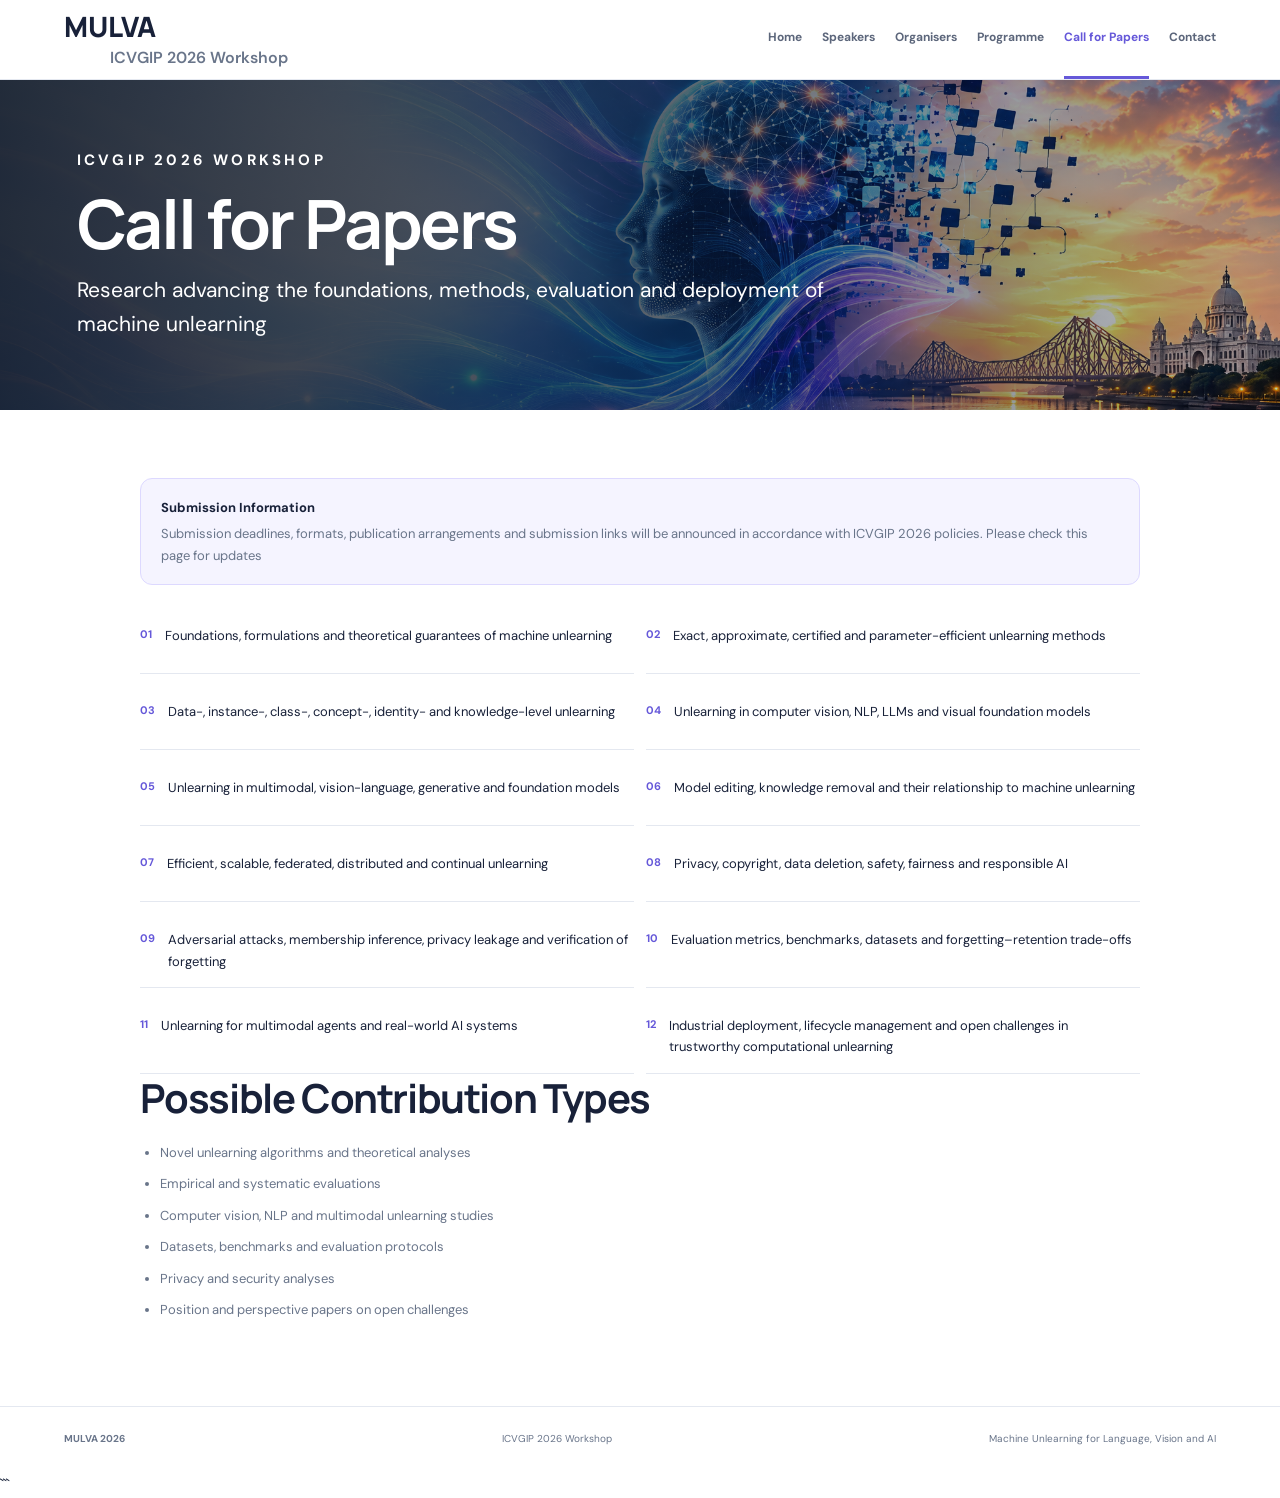
==== call-for-presentations.html @ 25bcbe07 "Update call-for-presentations.html" ====
<!doctype html>
<html lang="en">
<head>
  <meta charset="utf-8">
  <meta name="viewport" content="width=device-width,initial-scale=1">
  <meta name="description" content="Call for Papers — MULVA 2026: Machine Unlearning for Language, Vision and AI, ICVGIP 2026 workshop">
  <title>Call for Papers | MULVA 2026</title>
  <link rel="stylesheet" href="assets/style.css">

  <style>
    /* Brand: larger text with both lines aligned */
    .header .brand {
      display: flex;
      flex-direction: column;
      align-items: flex-start;
      justify-content: center;
      font-size: 28px;
      font-weight: 800;
      line-height: 1.15;
      text-decoration: none;
    }

    .header .brand small {
      display: block;
      margin-top: 5px;
      font-size: 16px;
      font-weight: 600;
      line-height: 1.3;
    }

    /* Full-width banner */
    .pagehero {
      position: relative;
      isolation: isolate;
      display: flex;
      flex-direction: column;
      justify-content: center;
      min-height: 330px;
      padding: 58px clamp(24px, 6vw, 88px);
      overflow: hidden;
      color: #fff;
      background: #101a2a url("assets/mulva-hero.png") center 48% / cover no-repeat;
    }

    .pagehero::before {
      content: "";
      position: absolute;
      inset: 0;
      z-index: -1;
      background: linear-gradient(
        90deg,
        rgba(7, 16, 31, .88) 0%,
        rgba(7, 16, 31, .68) 48%,
        rgba(7, 16, 31, .25) 100%
      );
    }

    .pagehero .eyebrow {
      margin: 0 0 14px;
      color: #fff;
      font-size: 15px;
      font-weight: 700;
      letter-spacing: 3.2px;
      text-transform: uppercase;
    }

    .pagehero h1 {
      max-width: 900px;
      margin: 0 0 14px;
      color: #fff;
      font-size: clamp(42px, 6vw, 68px);
      line-height: 1.08;
    }

    .pagehero > p:last-child {
      max-width: 760px;
      margin: 0;
      color: #fff;
      font-size: clamp(17px, 2vw, 21px);
      line-height: 1.6;
    }

    .notice p:last-child {
      margin-bottom: 0;
    }

    .topics {
      display: grid;
      gap: 12px;
    }

    .topic {
      min-height: 64px;
    }

    @media (max-width: 640px) {
      .header .brand {
        font-size: 24px;
      }

      .header .brand small {
        font-size: 14px;
      }

      .pagehero {
        min-height: 290px;
        padding: 42px 24px;
        background-position: 58% center;
      }

      .pagehero::before {
        background: linear-gradient(
          90deg,
          rgba(7, 16, 31, .9),
          rgba(7, 16, 31, .58)
        );
      }

      .pagehero .eyebrow {
        font-size: 13px;
        letter-spacing: 2.4px;
      }

      .pagehero h1 {
        font-size: clamp(36px, 10vw, 48px);
      }
    }
  </style>
</head>

<body>
  <header class="header">
    <a class="brand" href="index.html">
      <span>MULVA</span>
      <small>ICVGIP 2026 Workshop</small>
    </a>

    <button class="toggle" aria-label="Toggle navigation" aria-expanded="false">☰</button>

    <nav class="nav">
      <a href="index.html">Home</a>
      <a href="speakers.html">Speakers</a>
      <a href="organisers.html">Organisers</a>
      <a href="program.html">Programme</a>
      <a class="active" href="call-for-presentations.html">Call for Papers</a>
      <a href="contact.html">Contact</a>
    </nav>
  </header>

  <main>
    <section class="pagehero">
      <p class="eyebrow">ICVGIP 2026 Workshop</p>
      <h1>Call for Papers</h1>
      <p>Research advancing the foundations, methods, evaluation and deployment of machine unlearning</p>
    </section>

    <section class="section content">
      <div class="notice">
        <b>Submission Information</b>
        <p>
          Submission deadlines, formats, publication arrangements and submission
          links will be announced in accordance with ICVGIP 2026 policies.
          Please check this page for updates
        </p>
      </div>

      <div class="topics">
        <div class="topic"><b>01</b><span>Foundations, formulations and theoretical guarantees of machine unlearning</span></div>
        <div class="topic"><b>02</b><span>Exact, approximate, certified and parameter-efficient unlearning methods</span></div>
        <div class="topic"><b>03</b><span>Data-, instance-, class-, concept-, identity- and knowledge-level unlearning</span></div>
        <div class="topic"><b>04</b><span>Unlearning in computer vision, NLP, LLMs and visual foundation models</span></div>
        <div class="topic"><b>05</b><span>Unlearning in multimodal, vision-language, generative and foundation models</span></div>
        <div class="topic"><b>06</b><span>Model editing, knowledge removal and their relationship to machine unlearning</span></div>
        <div class="topic"><b>07</b><span>Efficient, scalable, federated, distributed and continual unlearning</span></div>
        <div class="topic"><b>08</b><span>Privacy, copyright, data deletion, safety, fairness and responsible AI</span></div>
        <div class="topic"><b>09</b><span>Adversarial attacks, membership inference, privacy leakage and verification of forgetting</span></div>
        <div class="topic"><b>10</b><span>Evaluation metrics, benchmarks, datasets and forgetting–retention trade-offs</span></div>
        <div class="topic"><b>11</b><span>Unlearning for multimodal agents and real-world AI systems</span></div>
        <div class="topic"><b>12</b><span>Industrial deployment, lifecycle management and open challenges in trustworthy computational unlearning</span></div>
      </div>

      <h2 class="subheading">Possible Contribution Types</h2>

      <ul class="clean">
        <li>Novel unlearning algorithms and theoretical analyses</li>
        <li>Empirical and systematic evaluations</li>
        <li>Computer vision, NLP and multimodal unlearning studies</li>
        <li>Datasets, benchmarks and evaluation protocols</li>
        <li>Privacy and security analyses</li>
        <li>Position and perspective papers on open challenges</li>
      </ul>
    </section>
  </main>

  <footer class="footer">
    <strong>MULVA 2026</strong>
    <span>ICVGIP 2026 Workshop</span>
    <span>Machine Unlearning for Language, Vision and AI</span>
  </footer>

  <script src="assets/site.js"></script>
</body>
</html>
```
---- assets/style.css ----
@import url('https://fonts.googleapis.com/css2?family=DM+Sans:wght@400;500;700&family=Manrope:wght@500;700;800&display=swap');
:root{--ink:#182139;--muted:#69758a;--purple:#6558d9;--navy:#11182d;--teal:#69d8c8;--line:#e4e8f0;--wash:#f5f7fb}
*{box-sizing:border-box}body{margin:0;font-family:'DM Sans',Arial,sans-serif;color:var(--ink);line-height:1.65}a{text-decoration:none;color:inherit}.header{padding:0 5vw;min-height:76px;display:flex;justify-content:space-between;align-items:center;gap:24px;border-bottom:1px solid var(--line);position:sticky;top:0;background:#fff;z-index:5}.brand{font:800 20px Manrope,sans-serif;white-space:nowrap}.brand b{display:inline-grid;place-items:center;background:var(--purple);color:white;border-radius:10px;width:36px;height:36px;margin-right:8px}.brand small{display:block;font:500 10px 'DM Sans';color:var(--muted);margin-left:46px;margin-top:-8px}.nav{display:flex;gap:20px;align-items:center}.nav a{font-size:12px;font-weight:700;color:#5c667b;padding:28px 0;border-bottom:3px solid transparent}.nav a:hover,.nav a.active{color:var(--purple);border-color:var(--purple)}.toggle{display:none;border:0;background:none;font-size:24px}.hero{background:radial-gradient(circle at 85% 40%,#48417d,transparent 35%),linear-gradient(115deg,#11182d,#262553);color:#fff;padding:75px 7vw;display:grid;grid-template-columns:1.1fr .9fr;align-items:center;gap:40px;min-height:460px}.eyebrow{text-transform:uppercase;letter-spacing:.14em;font-size:10px;font-weight:700;color:var(--purple);margin:0 0 12px}.hero .eyebrow,.pagehero .eyebrow{color:var(--teal)}h1,h2,h3{font-family:Manrope,Arial,sans-serif;line-height:1.2;letter-spacing:-.035em}.hero h1{font-size:clamp(55px,7vw,86px);margin:0}.subtitle{font-size:clamp(20px,2.5vw,28px);font-weight:700;margin:4px 0 20px}.hero p:not(.eyebrow):not(.subtitle){color:#cbd0e2;max-width:570px}.meta{display:flex;flex-wrap:wrap;gap:9px;margin:25px 0}.meta span{border:1px solid #555c7c;border-radius:24px;padding:7px 11px;font-size:11px}.button{display:inline-block;background:white;color:var(--navy);padding:12px 17px;border-radius:9px;font-size:12px;font-weight:700}.art{position:relative;height:280px;display:grid;place-items:center}.ring{position:absolute;border:1px solid #6b6ba7;border-radius:50%;width:270px;height:270px}.ring.r2{width:340px;height:190px;transform:rotate(40deg)}.ring.r3{width:340px;height:220px;transform:rotate(-50deg)}.core{z-index:1;border-radius:50%;width:100px;height:100px;display:grid;place-items:center;text-align:center;background:linear-gradient(135deg,#8277ff,#4d43b7);box-shadow:0 0 0 14px #6558d933;font:800 22px Manrope}.pill{position:absolute;background:#242b50;border:1px solid #626997;color:#fff;border-radius:8px;padding:8px 10px;font-size:9px;font-weight:700;letter-spacing:.08em}.p1{top:20px;left:8%}.p2{right:0;top:100px}.p3{bottom:12px;left:12%}.p4{bottom:35px;right:10%}.section{padding:68px 7vw}.intro{display:grid;grid-template-columns:.8fr 1.2fr;gap:55px}.section h2{font-size:clamp(28px,3.5vw,40px);margin:0 0 15px}.copy p,.muted{font-size:14px;color:var(--muted)}.wash{background:var(--wash)}.grid{display:grid;grid-template-columns:repeat(4,1fr);gap:15px;margin-top:24px}.card{border:1px solid var(--line);border-radius:15px;padding:22px;background:white}.card h3{font-size:16px;margin:12px 0 7px}.card p{font-size:12px;color:var(--muted);margin:0}.num{color:var(--purple);font-weight:800}.cta{margin:0 7vw 65px;padding:34px;background:#ebe9ff;border-radius:18px;display:flex;justify-content:space-between;align-items:center;gap:24px}.cta h2{font-size:28px;margin:0 0 8px}.darkbutton{background:var(--navy);color:#fff}.footer{border-top:1px solid var(--line);padding:24px 5vw;display:flex;justify-content:space-between;gap:16px;color:var(--muted);font-size:10px}.pagehero{padding:60px 7vw;background:linear-gradient(115deg,#11182d,#29265e);color:#fff}.pagehero h1{font-size:clamp(38px,5vw,58px);margin:0 0 12px}.pagehero p:not(.eyebrow){color:#cbd0e2;max-width:700px}.content{max-width:1180px;margin:auto}.notice{background:#f5f4ff;border:1px solid #ddd9ff;padding:18px 20px;border-radius:12px;margin-bottom:25px;font-size:13px}.notice p{margin:5px 0 0;color:var(--muted)}.people{display:grid;grid-template-columns:repeat(2,1fr);gap:18px}.person{border:1px solid var(--line);border-radius:16px;padding:25px}.initials{width:54px;height:54px;border-radius:15px;background:var(--purple);color:white;display:grid;place-items:center;font:800 18px Manrope;margin-bottom:15px}.person h2{font-size:21px;margin:0 0 5px}.aff{font-size:12px;color:var(--purple);font-weight:700}.person p{font-size:12px;color:var(--muted)}.email{display:block;color:var(--purple);font-size:11px;font-weight:700;overflow-wrap:anywhere}.schedule{border-top:1px solid var(--line)}.slot{display:grid;grid-template-columns:100px 1fr;gap:20px;padding:20px 0;border-bottom:1px solid var(--line)}.slot time{color:var(--purple);font-weight:700;font-size:12px}.slot h2{font-size:17px;margin:0 0 5px}.slot p{font-size:13px;color:var(--muted);margin:0}.topics{display:grid;grid-template-columns:repeat(2,1fr);gap:0 32px}.topic{display:flex;gap:13px;padding:15px 0;border-bottom:1px solid var(--line);font-size:13px}.topic b{color:var(--purple);font-size:11px}.contact{display:grid;grid-template-columns:1fr 1fr;gap:20px}.contact .card{padding:28px}.contact a{color:var(--purple);font-weight:700}.subheading{margin-top:40px}.clean{font-size:13px;color:var(--muted);padding-left:20px}.clean li{padding:5px 0}
@media(max-width:980px){.nav{gap:10px}.nav a{font-size:10px}.hero{padding:60px 5vw}.section{padding:55px 5vw}.grid{grid-template-columns:repeat(2,1fr)}}
@media(max-width:740px){.header{padding:0 20px}.toggle{display:block}.nav{display:none;position:absolute;top:75px;left:0;right:0;background:#fff;padding:12px 22px;box-shadow:0 15px 30px #1112;flex-direction:column;align-items:stretch;gap:0}.nav.open{display:flex}.nav a{padding:12px 0;border-bottom:1px solid var(--line)}.hero{grid-template-columns:1fr;padding:52px 24px 20px}.hero h1{font-size:60px}.art{height:220px;transform:scale(.8)}.section{padding:48px 24px}.intro,.people,.topics,.contact{grid-template-columns:1fr}.grid{grid-template-columns:1fr}.cta{margin:0 24px 40px;flex-direction:column;align-items:flex-start;padding:26px}.footer{flex-direction:column}.pagehero{padding:48px 24px}.slot{grid-template-columns:70px 1fr;gap:12px}}
/* Organiser profile photograph */
.organiser-photo {
  width: 120px;
  height: 120px;
  object-fit: cover;
  object-position: center top;
  border-radius: 50%;
  display: block;
  margin: 0 auto 1rem;
  border: 3px solid var(--line);
}
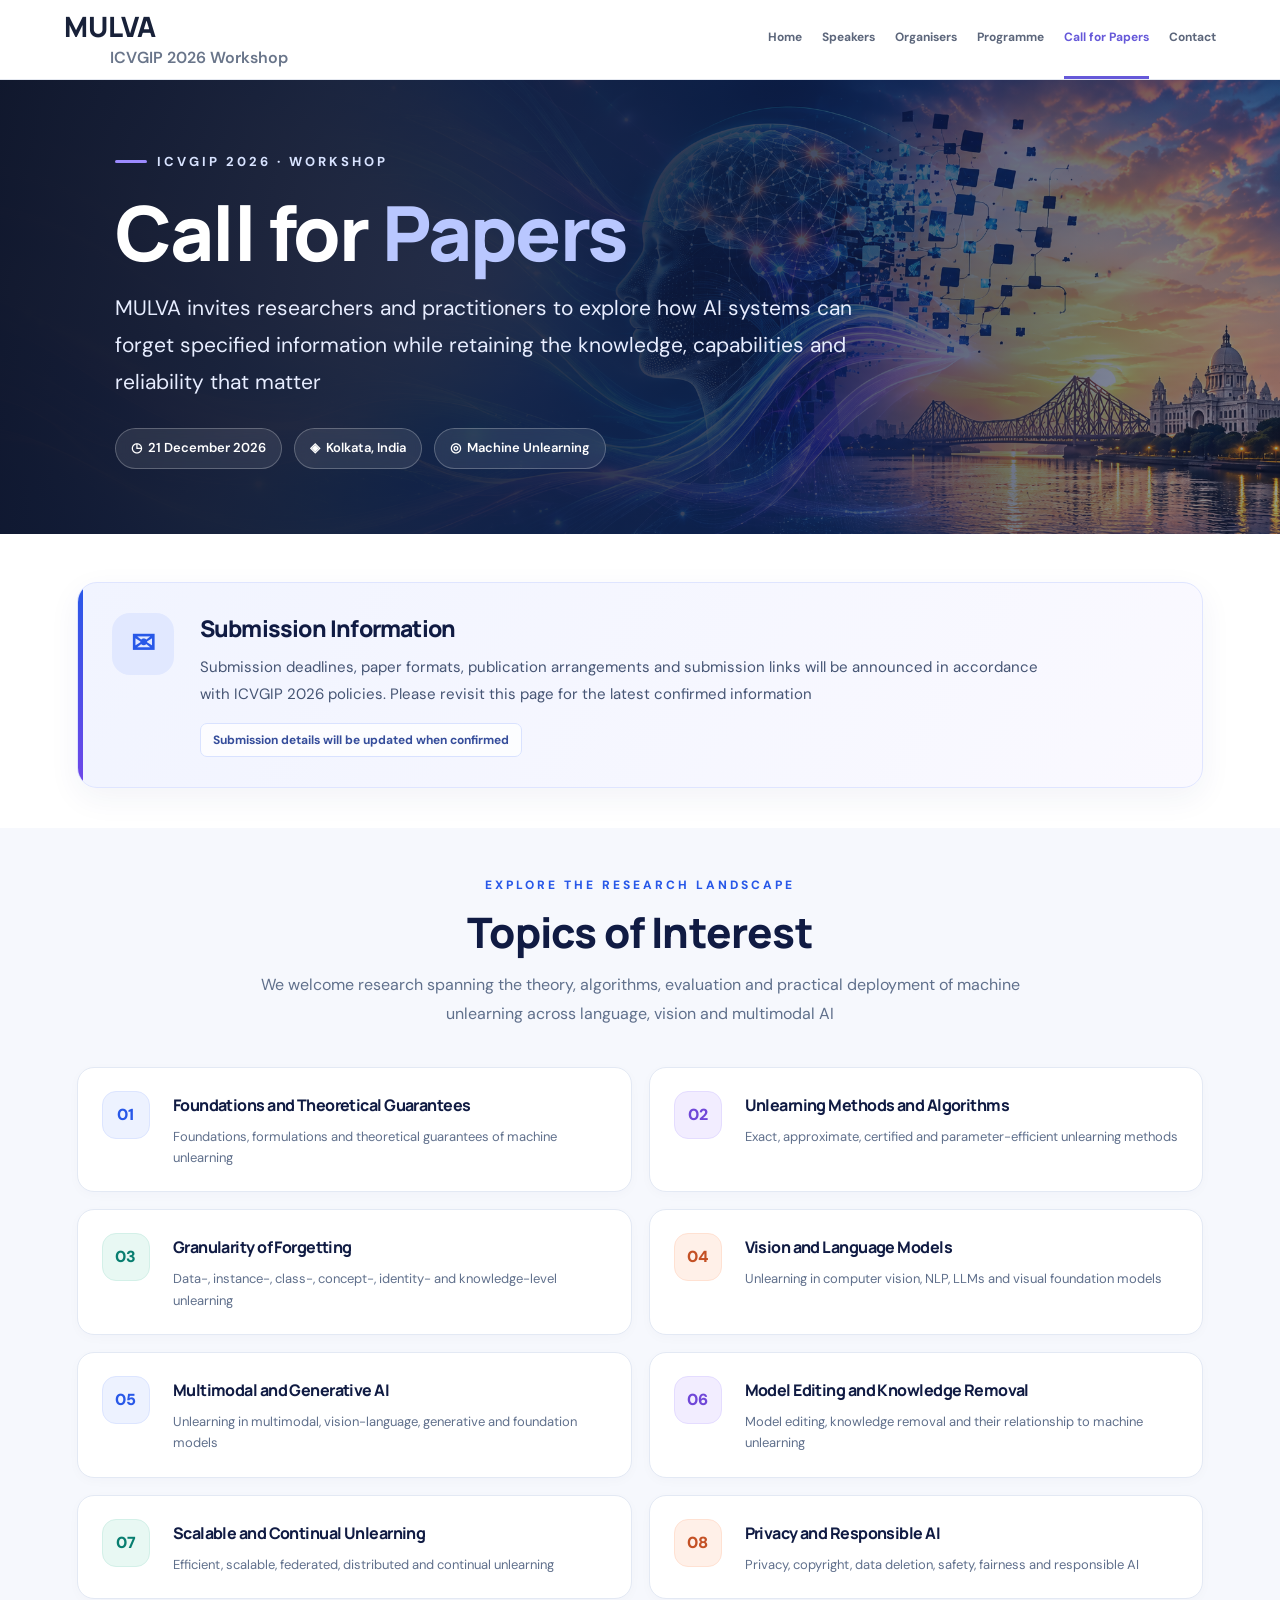
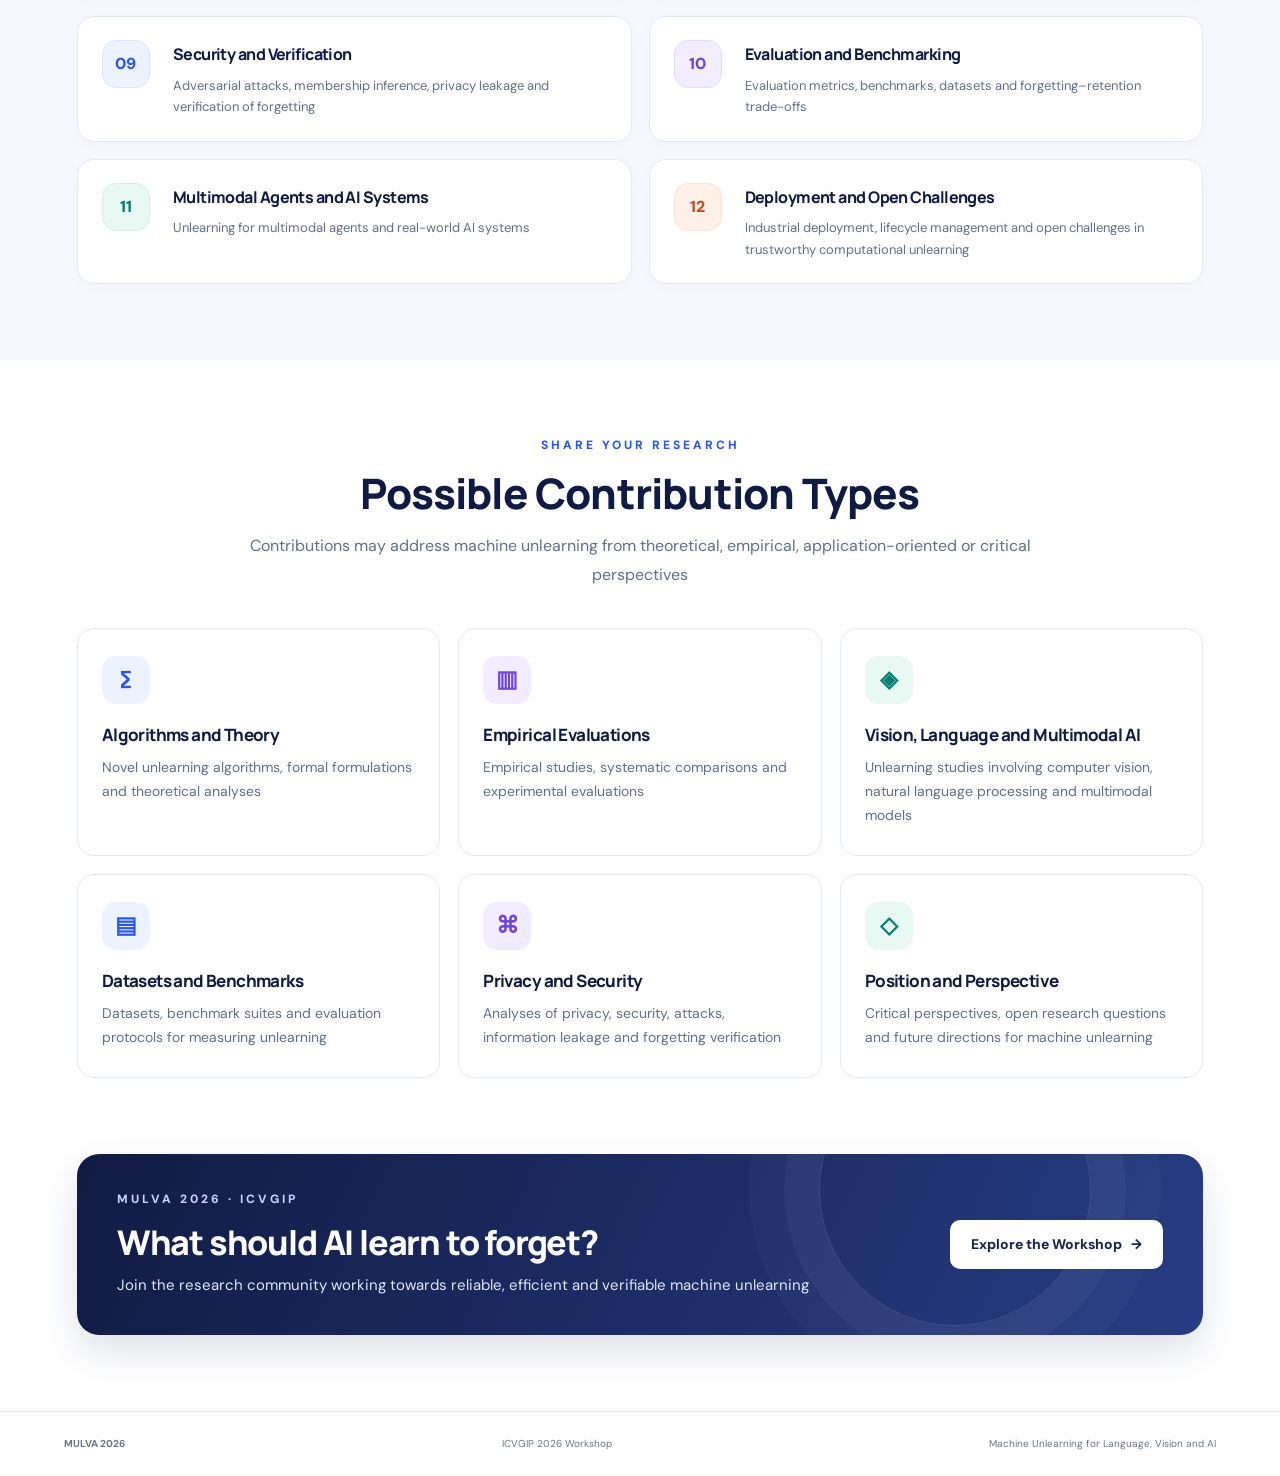
==== commit 46d8b7f1: "Update call-for-presentations.html" ====
--- a/call-for-presentations.html
+++ b/call-for-presentations.html
@@ -2,13 +2,23 @@
 <html lang="en">
 <head>
   <meta charset="utf-8">
-  <meta name="viewport" content="width=device-width,initial-scale=1">
-  <meta name="description" content="Call for Papers — MULVA 2026: Machine Unlearning for Language, Vision and AI, ICVGIP 2026 workshop">
+  <meta name="viewport" content="width=device-width, initial-scale=1">
+  <meta name="description" content="Call for Papers — MULVA 2026, Machine Unlearning for Language, Vision and AI, ICVGIP 2026">
   <title>Call for Papers | MULVA 2026</title>
   <link rel="stylesheet" href="assets/style.css">
 
   <style>
-    /* Brand: larger text with both lines aligned */
+    :root {
+      --cfp-navy: #101b43;
+      --cfp-blue: #2858e8;
+      --cfp-purple: #7047e8;
+      --cfp-text: #243451;
+      --cfp-muted: #60708c;
+      --cfp-border: #e3e9f4;
+      --cfp-surface: #f6f8fd;
+    }
+
+    /* Consistent workshop branding */
     .header .brand {
       display: flex;
       flex-direction: column;
@@ -28,69 +38,481 @@
       line-height: 1.3;
     }
 
-    /* Full-width banner */
-    .pagehero {
+    /* Hero banner */
+    .cfp-hero {
       position: relative;
       isolation: isolate;
       display: flex;
-      flex-direction: column;
-      justify-content: center;
-      min-height: 330px;
-      padding: 58px clamp(24px, 6vw, 88px);
+      align-items: center;
+      min-height: 440px;
+      padding: 65px clamp(24px, 7vw, 105px);
       overflow: hidden;
       color: #fff;
-      background: #101a2a url("assets/mulva-hero.png") center 48% / cover no-repeat;
-    }
-
-    .pagehero::before {
+      background: #10172d url("assets/mulva-hero.png")
+        center 48% / cover no-repeat;
+    }
+
+    .cfp-hero::before {
       content: "";
       position: absolute;
       inset: 0;
       z-index: -1;
-      background: linear-gradient(
-        90deg,
-        rgba(7, 16, 31, .88) 0%,
-        rgba(7, 16, 31, .68) 48%,
-        rgba(7, 16, 31, .25) 100%
-      );
-    }
-
-    .pagehero .eyebrow {
-      margin: 0 0 14px;
+      background:
+        linear-gradient(
+          100deg,
+          rgba(8, 15, 37, .96) 0%,
+          rgba(13, 23, 54, .87) 48%,
+          rgba(19, 31, 67, .43) 100%
+        );
+    }
+
+    .cfp-hero-inner {
+      width: 100%;
+      max-width: 1050px;
+      margin: 0 auto;
+    }
+
+    .cfp-kicker {
+      display: inline-flex;
+      align-items: center;
+      gap: 10px;
+      margin: 0 0 22px;
+      color: #d8e3ff;
+      font-size: 13px;
+      font-weight: 750;
+      letter-spacing: 3px;
+      line-height: 1.5;
+      text-transform: uppercase;
+    }
+
+    .cfp-kicker::before {
+      content: "";
+      display: inline-block;
+      width: 32px;
+      height: 3px;
+      border-radius: 3px;
+      background: #9c8bff;
+    }
+
+    .cfp-hero h1 {
+      max-width: 850px;
+      margin: 0 0 18px;
       color: #fff;
-      font-size: 15px;
-      font-weight: 700;
-      letter-spacing: 3.2px;
-      text-transform: uppercase;
-    }
-
-    .pagehero h1 {
-      max-width: 900px;
-      margin: 0 0 14px;
-      color: #fff;
-      font-size: clamp(42px, 6vw, 68px);
-      line-height: 1.08;
-    }
-
-    .pagehero > p:last-child {
+      font-size: clamp(44px, 6.5vw, 76px);
+      font-weight: 800;
+      line-height: 1.04;
+      letter-spacing: -1.8px;
+    }
+
+    .cfp-hero h1 span {
+      color: #b9c7ff;
+    }
+
+    .cfp-hero-description {
       max-width: 760px;
       margin: 0;
+      color: #e7edff;
+      font-size: clamp(17px, 2vw, 21px);
+      line-height: 1.75;
+    }
+
+    .cfp-hero-meta {
+      display: flex;
+      flex-wrap: wrap;
+      gap: 12px;
+      margin-top: 28px;
+    }
+
+    .cfp-meta-pill {
+      display: inline-flex;
+      align-items: center;
+      gap: 8px;
+      padding: 10px 15px;
+      border: 1px solid rgba(255, 255, 255, .24);
+      border-radius: 30px;
+      background: rgba(255, 255, 255, .09);
       color: #fff;
-      font-size: clamp(17px, 2vw, 21px);
+      font-size: 13px;
+      font-weight: 600;
+      line-height: 1.4;
+      backdrop-filter: blur(8px);
+    }
+
+    /* Shared section layout */
+    .cfp-section {
+      padding: 76px clamp(22px, 6vw, 84px);
+    }
+
+    .cfp-container {
+      width: 100%;
+      max-width: 1180px;
+      margin: 0 auto;
+    }
+
+    .cfp-section-heading {
+      max-width: 790px;
+      margin: 0 auto 38px;
+      text-align: center;
+    }
+
+    .cfp-eyebrow {
+      margin: 0 0 12px;
+      color: var(--cfp-blue);
+      font-size: 12px;
+      font-weight: 800;
+      letter-spacing: 3px;
       line-height: 1.6;
-    }
-
-    .notice p:last-child {
-      margin-bottom: 0;
-    }
-
-    .topics {
+      text-transform: uppercase;
+    }
+
+    .cfp-section-heading h2 {
+      margin: 0 0 14px;
+      color: var(--cfp-navy);
+      font-size: clamp(29px, 3.5vw, 42px);
+      font-weight: 800;
+      line-height: 1.2;
+      letter-spacing: -.8px;
+    }
+
+    .cfp-section-heading > p:last-child {
+      margin: 0;
+      color: var(--cfp-muted);
+      font-size: 16px;
+      line-height: 1.8;
+    }
+
+    /* Submission information */
+    .cfp-submission {
+      padding-top: 48px;
+      padding-bottom: 40px;
+      background: #fff;
+    }
+
+    .cfp-submission-panel {
+      position: relative;
       display: grid;
-      gap: 12px;
-    }
-
-    .topic {
-      min-height: 64px;
+      grid-template-columns: 66px minmax(0, 1fr);
+      gap: 22px;
+      align-items: start;
+      padding: 30px 34px;
+      overflow: hidden;
+      border: 1px solid #dfe5ff;
+      border-radius: 20px;
+      background:
+        linear-gradient(120deg, #f1f4ff 0%, #faf9ff 100%);
+      box-shadow: 0 10px 32px rgba(35, 59, 125, .06);
+    }
+
+    .cfp-submission-panel::before {
+      content: "";
+      position: absolute;
+      top: 0;
+      bottom: 0;
+      left: 0;
+      width: 5px;
+      background: linear-gradient(
+        180deg,
+        var(--cfp-blue),
+        var(--cfp-purple)
+      );
+    }
+
+    .cfp-submission-icon {
+      display: grid;
+      place-items: center;
+      width: 62px;
+      height: 62px;
+      border-radius: 18px;
+      background: #e1e8ff;
+      color: var(--cfp-blue);
+      font-size: 29px;
+      font-weight: 700;
+    }
+
+    .cfp-submission-panel h2 {
+      margin: 0 0 10px;
+      color: var(--cfp-navy);
+      font-size: 23px;
+      font-weight: 800;
+      line-height: 1.35;
+    }
+
+    .cfp-submission-panel p {
+      max-width: 850px;
+      margin: 0;
+      color: #465574;
+      font-size: 15px;
+      line-height: 1.8;
+    }
+
+    .cfp-submission-note {
+      display: inline-block;
+      margin-top: 15px;
+      padding: 7px 12px;
+      border: 1px solid #d9e2ff;
+      border-radius: 7px;
+      background: rgba(255, 255, 255, .75);
+      color: #354d9b;
+      font-size: 12px;
+      font-weight: 700;
+      line-height: 1.5;
+    }
+
+    /* Topics section */
+    .cfp-topics-section {
+      padding-top: 48px;
+      background: var(--cfp-surface);
+    }
+
+    .cfp-topics-grid {
+      display: grid;
+      grid-template-columns: repeat(2, minmax(0, 1fr));
+      gap: 17px;
+    }
+
+    .cfp-topic-card {
+      position: relative;
+      display: grid;
+      grid-template-columns: 54px minmax(0, 1fr);
+      gap: 17px;
+      align-items: start;
+      min-width: 0;
+      padding: 23px 24px;
+      border: 1px solid var(--cfp-border);
+      border-radius: 17px;
+      background: #fff;
+      box-shadow: 0 3px 12px rgba(27, 47, 92, .025);
+      transition:
+        transform .22s ease,
+        box-shadow .22s ease,
+        border-color .22s ease;
+    }
+
+    .cfp-topic-card:hover {
+      transform: translateY(-4px);
+      border-color: #c8d3ff;
+      box-shadow: 0 12px 28px rgba(36, 66, 140, .09);
+    }
+
+    .cfp-topic-number {
+      display: grid;
+      place-items: center;
+      width: 48px;
+      height: 48px;
+      border: 1px solid #dce5ff;
+      border-radius: 14px;
+      background: #edf2ff;
+      color: #2858e8;
+      font-size: 16px;
+      font-weight: 850;
+      line-height: 1;
+    }
+
+    .cfp-topic-card:nth-child(4n + 2) .cfp-topic-number {
+      border-color: #e4dcff;
+      background: #f2edff;
+      color: #7047d8;
+    }
+
+    .cfp-topic-card:nth-child(4n + 3) .cfp-topic-number {
+      border-color: #d3f0e8;
+      background: #e8f8f3;
+      color: #087e70;
+    }
+
+    .cfp-topic-card:nth-child(4n + 4) .cfp-topic-number {
+      border-color: #ffe1d2;
+      background: #fff0e8;
+      color: #c45125;
+    }
+
+    .cfp-topic-card h3 {
+      margin: 2px 0 8px;
+      color: var(--cfp-navy);
+      font-size: 16px;
+      font-weight: 750;
+      line-height: 1.55;
+    }
+
+    .cfp-topic-card p {
+      margin: 0;
+      color: var(--cfp-muted);
+      font-size: 13px;
+      line-height: 1.65;
+    }
+
+    /* Contribution types */
+    .cfp-contributions-section {
+      background: #fff;
+    }
+
+    .cfp-contributions-grid {
+      display: grid;
+      grid-template-columns: repeat(3, minmax(0, 1fr));
+      gap: 18px;
+    }
+
+    .cfp-contribution-card {
+      min-width: 0;
+      padding: 27px 24px;
+      border: 1px solid var(--cfp-border);
+      border-radius: 17px;
+      background: #fff;
+      transition:
+        transform .22s ease,
+        box-shadow .22s ease;
+    }
+
+    .cfp-contribution-card:hover {
+      transform: translateY(-3px);
+      box-shadow: 0 12px 28px rgba(36, 66, 140, .08);
+    }
+
+    .cfp-contribution-icon {
+      display: grid;
+      place-items: center;
+      width: 48px;
+      height: 48px;
+      margin-bottom: 19px;
+      border-radius: 14px;
+      background: #edf2ff;
+      color: var(--cfp-blue);
+      font-size: 23px;
+      font-weight: 700;
+    }
+
+    .cfp-contribution-card:nth-child(3n + 2)
+    .cfp-contribution-icon {
+      background: #f1ecff;
+      color: #7047d8;
+    }
+
+    .cfp-contribution-card:nth-child(3n + 3)
+    .cfp-contribution-icon {
+      background: #e8f8f3;
+      color: #087e70;
+    }
+
+    .cfp-contribution-card h3 {
+      margin: 0 0 9px;
+      color: var(--cfp-navy);
+      font-size: 17px;
+      font-weight: 750;
+      line-height: 1.45;
+    }
+
+    .cfp-contribution-card p {
+      margin: 0;
+      color: var(--cfp-muted);
+      font-size: 14px;
+      line-height: 1.7;
+    }
+
+    /* Bottom call to action */
+    .cfp-bottom {
+      padding: 0 clamp(22px, 6vw, 84px) 76px;
+      background: #fff;
+    }
+
+    .cfp-bottom-panel {
+      position: relative;
+      display: flex;
+      align-items: center;
+      justify-content: space-between;
+      gap: 28px;
+      padding: 36px 40px;
+      overflow: hidden;
+      border-radius: 22px;
+      background: linear-gradient(115deg, #111b43 0%, #273c83 100%);
+      box-shadow: 0 16px 38px rgba(25, 41, 94, .14);
+    }
+
+    .cfp-bottom-panel::after {
+      content: "";
+      position: absolute;
+      top: -100px;
+      right: 10%;
+      width: 270px;
+      height: 270px;
+      border: 1px solid rgba(255, 255, 255, .12);
+      border-radius: 50%;
+      box-shadow:
+        0 0 0 35px rgba(255, 255, 255, .035),
+        0 0 0 70px rgba(255, 255, 255, .025);
+      pointer-events: none;
+    }
+
+    .cfp-bottom-copy {
+      position: relative;
+      z-index: 1;
+      max-width: 700px;
+    }
+
+    .cfp-bottom-copy .cfp-eyebrow {
+      color: #c5d1ff;
+    }
+
+    .cfp-bottom-copy h2 {
+      margin: 0 0 10px;
+      color: #fff;
+      font-size: clamp(25px, 3vw, 34px);
+      font-weight: 800;
+      line-height: 1.25;
+    }
+
+    .cfp-bottom-copy p:last-child {
+      margin: 0;
+      color: #e0e7ff;
+      font-size: 15px;
+      line-height: 1.7;
+    }
+
+    .cfp-back-home {
+      position: relative;
+      z-index: 1;
+      display: inline-flex;
+      flex-shrink: 0;
+      align-items: center;
+      justify-content: center;
+      gap: 9px;
+      padding: 14px 20px;
+      border: 1px solid rgba(255, 255, 255, .65);
+      border-radius: 10px;
+      background: #fff;
+      color: #17244e;
+      font-size: 14px;
+      font-weight: 750;
+      line-height: 1.4;
+      text-decoration: none;
+      transition: background .2s ease, transform .2s ease;
+    }
+
+    .cfp-back-home:hover {
+      transform: translateY(-2px);
+      background: #edf1ff;
+    }
+
+    /* Responsive layouts */
+    @media (max-width: 980px) {
+      .cfp-topics-grid {
+        gap: 13px;
+      }
+
+      .cfp-topic-card {
+        padding: 20px;
+        grid-template-columns: 46px minmax(0, 1fr);
+        gap: 13px;
+      }
+
+      .cfp-topic-number {
+        width: 44px;
+        height: 44px;
+        border-radius: 12px;
+      }
+
+      .cfp-contributions-grid {
+        grid-template-columns: repeat(2, minmax(0, 1fr));
+      }
     }
 
     @media (max-width: 640px) {
@@ -102,27 +524,138 @@
         font-size: 14px;
       }
 
-      .pagehero {
-        min-height: 290px;
-        padding: 42px 24px;
+      .cfp-hero {
+        min-height: 390px;
+        padding: 48px 24px;
         background-position: 58% center;
       }
 
-      .pagehero::before {
+      .cfp-hero::before {
         background: linear-gradient(
-          90deg,
-          rgba(7, 16, 31, .9),
-          rgba(7, 16, 31, .58)
+          100deg,
+          rgba(8, 15, 37, .94),
+          rgba(13, 23, 54, .76)
         );
       }
 
-      .pagehero .eyebrow {
+      .cfp-kicker {
+        font-size: 11px;
+        letter-spacing: 2px;
+      }
+
+      .cfp-hero h1 {
+        font-size: clamp(40px, 11vw, 56px);
+        letter-spacing: -1px;
+      }
+
+      .cfp-hero-description {
+        font-size: 16px;
+        line-height: 1.7;
+      }
+
+      .cfp-hero-meta {
+        gap: 9px;
+        margin-top: 23px;
+      }
+
+      .cfp-meta-pill {
+        padding: 8px 12px;
+        font-size: 12px;
+      }
+
+      .cfp-section {
+        padding: 54px 20px;
+      }
+
+      .cfp-submission {
+        padding-top: 30px;
+        padding-bottom: 24px;
+      }
+
+      .cfp-submission-panel {
+        grid-template-columns: 1fr;
+        gap: 16px;
+        padding: 25px 22px;
+      }
+
+      .cfp-submission-icon {
+        width: 52px;
+        height: 52px;
+        border-radius: 15px;
+        font-size: 25px;
+      }
+
+      .cfp-submission-panel h2 {
+        font-size: 21px;
+      }
+
+      .cfp-topics-section {
+        padding-top: 38px;
+      }
+
+      .cfp-section-heading {
+        margin-bottom: 28px;
+      }
+
+      .cfp-section-heading h2 {
+        font-size: 30px;
+      }
+
+      .cfp-topics-grid,
+      .cfp-contributions-grid {
+        grid-template-columns: 1fr;
+      }
+
+      .cfp-topic-card {
+        grid-template-columns: 46px minmax(0, 1fr);
+        gap: 14px;
+        padding: 19px;
+      }
+
+      .cfp-topic-card h3 {
+        font-size: 15px;
+      }
+
+      .cfp-topic-card p {
         font-size: 13px;
-        letter-spacing: 2.4px;
-      }
-
-      .pagehero h1 {
-        font-size: clamp(36px, 10vw, 48px);
+      }
+
+      .cfp-contribution-card {
+        padding: 23px;
+      }
+
+      .cfp-contribution-icon {
+        margin-bottom: 14px;
+      }
+
+      .cfp-bottom {
+        padding: 0 20px 54px;
+      }
+
+      .cfp-bottom-panel {
+        align-items: flex-start;
+        flex-direction: column;
+        gap: 22px;
+        padding: 28px 24px;
+      }
+
+      .cfp-back-home {
+        width: 100%;
+        box-sizing: border-box;
+      }
+    }
+
+    @media (prefers-reduced-motion: reduce) {
+      .cfp-topic-card,
+      .cfp-contribution-card,
+      .cfp-back-home {
+        transition: none;
+      }
+
+      .cfp-topic-card:hover,
+      .cfp-contribution-card:hover,
+      .cfp-back-home:hover {
+        transform: none;
       }
     }
   </style>
@@ -135,7 +668,11 @@
       <small>ICVGIP 2026 Workshop</small>
     </a>
 
-    <button class="toggle" aria-label="Toggle navigation" aria-expanded="false">☰</button>
+    <button
+      class="toggle"
+      aria-label="Toggle navigation"
+      aria-expanded="false"
+    >☰</button>
 
     <nav class="nav">
       <a href="index.html">Home</a>
@@ -148,48 +685,317 @@
   </header>
 
   <main>
-    <section class="pagehero">
-      <p class="eyebrow">ICVGIP 2026 Workshop</p>
-      <h1>Call for Papers</h1>
-      <p>Research advancing the foundations, methods, evaluation and deployment of machine unlearning</p>
+
+    <!-- Hero banner -->
+    <section class="cfp-hero">
+      <div class="cfp-hero-inner">
+        <p class="cfp-kicker">ICVGIP 2026 · Workshop</p>
+
+        <h1>
+          Call for <span>Papers</span>
+        </h1>
+
+        <p class="cfp-hero-description">
+          MULVA invites researchers and practitioners to explore how AI
+          systems can forget specified information while retaining the
+          knowledge, capabilities and reliability that matter
+        </p>
+
+        <div class="cfp-hero-meta">
+          <span class="cfp-meta-pill">
+            ◷ &nbsp;21 December 2026
+          </span>
+
+          <span class="cfp-meta-pill">
+            ◈ &nbsp;Kolkata, India
+          </span>
+
+          <span class="cfp-meta-pill">
+            ◎ &nbsp;Machine Unlearning
+          </span>
+        </div>
+      </div>
     </section>
 
-    <section class="section content">
-      <div class="notice">
-        <b>Submission Information</b>
-        <p>
-          Submission deadlines, formats, publication arrangements and submission
-          links will be announced in accordance with ICVGIP 2026 policies.
-          Please check this page for updates
-        </p>
+    <!-- Submission information -->
+    <section class="cfp-section cfp-submission">
+      <div class="cfp-container">
+        <div class="cfp-submission-panel">
+          <div class="cfp-submission-icon" aria-hidden="true">✉</div>
+
+          <div>
+            <h2>Submission Information</h2>
+
+            <p>
+              Submission deadlines, paper formats, publication arrangements
+              and submission links will be announced in accordance with
+              ICVGIP 2026 policies. Please revisit this page for the
+              latest confirmed information
+            </p>
+
+            <span class="cfp-submission-note">
+              Submission details will be updated when confirmed
+            </span>
+          </div>
+        </div>
       </div>
-
-      <div class="topics">
-        <div class="topic"><b>01</b><span>Foundations, formulations and theoretical guarantees of machine unlearning</span></div>
-        <div class="topic"><b>02</b><span>Exact, approximate, certified and parameter-efficient unlearning methods</span></div>
-        <div class="topic"><b>03</b><span>Data-, instance-, class-, concept-, identity- and knowledge-level unlearning</span></div>
-        <div class="topic"><b>04</b><span>Unlearning in computer vision, NLP, LLMs and visual foundation models</span></div>
-        <div class="topic"><b>05</b><span>Unlearning in multimodal, vision-language, generative and foundation models</span></div>
-        <div class="topic"><b>06</b><span>Model editing, knowledge removal and their relationship to machine unlearning</span></div>
-        <div class="topic"><b>07</b><span>Efficient, scalable, federated, distributed and continual unlearning</span></div>
-        <div class="topic"><b>08</b><span>Privacy, copyright, data deletion, safety, fairness and responsible AI</span></div>
-        <div class="topic"><b>09</b><span>Adversarial attacks, membership inference, privacy leakage and verification of forgetting</span></div>
-        <div class="topic"><b>10</b><span>Evaluation metrics, benchmarks, datasets and forgetting–retention trade-offs</span></div>
-        <div class="topic"><b>11</b><span>Unlearning for multimodal agents and real-world AI systems</span></div>
-        <div class="topic"><b>12</b><span>Industrial deployment, lifecycle management and open challenges in trustworthy computational unlearning</span></div>
+    </section>
+
+    <!-- Topics of interest -->
+    <section class="cfp-section cfp-topics-section">
+      <div class="cfp-container">
+
+        <div class="cfp-section-heading">
+          <p class="cfp-eyebrow">Explore the research landscape</p>
+
+          <h2>Topics of Interest</h2>
+
+          <p>
+            We welcome research spanning the theory, algorithms,
+            evaluation and practical deployment of machine unlearning
+            across language, vision and multimodal AI
+          </p>
+        </div>
+
+        <div class="cfp-topics-grid">
+
+          <article class="cfp-topic-card">
+            <span class="cfp-topic-number">01</span>
+            <div>
+              <h3>Foundations and Theoretical Guarantees</h3>
+              <p>
+                Foundations, formulations and theoretical guarantees
+                of machine unlearning
+              </p>
+            </div>
+          </article>
+
+          <article class="cfp-topic-card">
+            <span class="cfp-topic-number">02</span>
+            <div>
+              <h3>Unlearning Methods and Algorithms</h3>
+              <p>
+                Exact, approximate, certified and parameter-efficient
+                unlearning methods
+              </p>
+            </div>
+          </article>
+
+          <article class="cfp-topic-card">
+            <span class="cfp-topic-number">03</span>
+            <div>
+              <h3>Granularity of Forgetting</h3>
+              <p>
+                Data-, instance-, class-, concept-, identity- and
+                knowledge-level unlearning
+              </p>
+            </div>
+          </article>
+
+          <article class="cfp-topic-card">
+            <span class="cfp-topic-number">04</span>
+            <div>
+              <h3>Vision and Language Models</h3>
+              <p>
+                Unlearning in computer vision, NLP, LLMs and
+                visual foundation models
+              </p>
+            </div>
+          </article>
+
+          <article class="cfp-topic-card">
+            <span class="cfp-topic-number">05</span>
+            <div>
+              <h3>Multimodal and Generative AI</h3>
+              <p>
+                Unlearning in multimodal, vision-language,
+                generative and foundation models
+              </p>
+            </div>
+          </article>
+
+          <article class="cfp-topic-card">
+            <span class="cfp-topic-number">06</span>
+            <div>
+              <h3>Model Editing and Knowledge Removal</h3>
+              <p>
+                Model editing, knowledge removal and their
+                relationship to machine unlearning
+              </p>
+            </div>
+          </article>
+
+          <article class="cfp-topic-card">
+            <span class="cfp-topic-number">07</span>
+            <div>
+              <h3>Scalable and Continual Unlearning</h3>
+              <p>
+                Efficient, scalable, federated, distributed
+                and continual unlearning
+              </p>
+            </div>
+          </article>
+
+          <article class="cfp-topic-card">
+            <span class="cfp-topic-number">08</span>
+            <div>
+              <h3>Privacy and Responsible AI</h3>
+              <p>
+                Privacy, copyright, data deletion, safety,
+                fairness and responsible AI
+              </p>
+            </div>
+          </article>
+
+          <article class="cfp-topic-card">
+            <span class="cfp-topic-number">09</span>
+            <div>
+              <h3>Security and Verification</h3>
+              <p>
+                Adversarial attacks, membership inference,
+                privacy leakage and verification of forgetting
+              </p>
+            </div>
+          </article>
+
+          <article class="cfp-topic-card">
+            <span class="cfp-topic-number">10</span>
+            <div>
+              <h3>Evaluation and Benchmarking</h3>
+              <p>
+                Evaluation metrics, benchmarks, datasets and
+                forgetting–retention trade-offs
+              </p>
+            </div>
+          </article>
+
+          <article class="cfp-topic-card">
+            <span class="cfp-topic-number">11</span>
+            <div>
+              <h3>Multimodal Agents and AI Systems</h3>
+              <p>
+                Unlearning for multimodal agents and
+                real-world AI systems
+              </p>
+            </div>
+          </article>
+
+          <article class="cfp-topic-card">
+            <span class="cfp-topic-number">12</span>
+            <div>
+              <h3>Deployment and Open Challenges</h3>
+              <p>
+                Industrial deployment, lifecycle management
+                and open challenges in trustworthy computational
+                unlearning
+              </p>
+            </div>
+          </article>
+
+        </div>
       </div>
-
-      <h2 class="subheading">Possible Contribution Types</h2>
-
-      <ul class="clean">
-        <li>Novel unlearning algorithms and theoretical analyses</li>
-        <li>Empirical and systematic evaluations</li>
-        <li>Computer vision, NLP and multimodal unlearning studies</li>
-        <li>Datasets, benchmarks and evaluation protocols</li>
-        <li>Privacy and security analyses</li>
-        <li>Position and perspective papers on open challenges</li>
-      </ul>
     </section>
+
+    <!-- Contribution types -->
+    <section class="cfp-section cfp-contributions-section">
+      <div class="cfp-container">
+
+        <div class="cfp-section-heading">
+          <p class="cfp-eyebrow">Share your research</p>
+
+          <h2>Possible Contribution Types</h2>
+
+          <p>
+            Contributions may address machine unlearning from
+            theoretical, empirical, application-oriented or
+            critical perspectives
+          </p>
+        </div>
+
+        <div class="cfp-contributions-grid">
+
+          <article class="cfp-contribution-card">
+            <div class="cfp-contribution-icon" aria-hidden="true">∑</div>
+            <h3>Algorithms and Theory</h3>
+            <p>
+              Novel unlearning algorithms, formal formulations
+              and theoretical analyses
+            </p>
+          </article>
+
+          <article class="cfp-contribution-card">
+            <div class="cfp-contribution-icon" aria-hidden="true">▥</div>
+            <h3>Empirical Evaluations</h3>
+            <p>
+              Empirical studies, systematic comparisons
+              and experimental evaluations
+            </p>
+          </article>
+
+          <article class="cfp-contribution-card">
+            <div class="cfp-contribution-icon" aria-hidden="true">◈</div>
+            <h3>Vision, Language and Multimodal AI</h3>
+            <p>
+              Unlearning studies involving computer vision,
+              natural language processing and multimodal models
+            </p>
+          </article>
+
+          <article class="cfp-contribution-card">
+            <div class="cfp-contribution-icon" aria-hidden="true">▤</div>
+            <h3>Datasets and Benchmarks</h3>
+            <p>
+              Datasets, benchmark suites and evaluation
+              protocols for measuring unlearning
+            </p>
+          </article>
+
+          <article class="cfp-contribution-card">
+            <div class="cfp-contribution-icon" aria-hidden="true">⌘</div>
+            <h3>Privacy and Security</h3>
+            <p>
+              Analyses of privacy, security, attacks,
+              information leakage and forgetting verification
+            </p>
+          </article>
+
+          <article class="cfp-contribution-card">
+            <div class="cfp-contribution-icon" aria-hidden="true">◇</div>
+            <h3>Position and Perspective</h3>
+            <p>
+              Critical perspectives, open research questions
+              and future directions for machine unlearning
+            </p>
+          </article>
+
+        </div>
+      </div>
+    </section>
+
+    <!-- Closing section -->
+    <section class="cfp-bottom">
+      <div class="cfp-container">
+        <div class="cfp-bottom-panel">
+
+          <div class="cfp-bottom-copy">
+            <p class="cfp-eyebrow">MULVA 2026 · ICVGIP</p>
+
+            <h2>What should AI learn to forget?</h2>
+
+            <p>
+              Join the research community working towards
+              reliable, efficient and verifiable machine unlearning
+            </p>
+          </div>
+
+          <a class="cfp-back-home" href="index.html">
+            Explore the Workshop <span aria-hidden="true">→</span>
+          </a>
+
+        </div>
+      </div>
+    </section>
+
   </main>
 
   <footer class="footer">
@@ -201,4 +1007,3 @@
   <script src="assets/site.js"></script>
 </body>
 </html>
-```
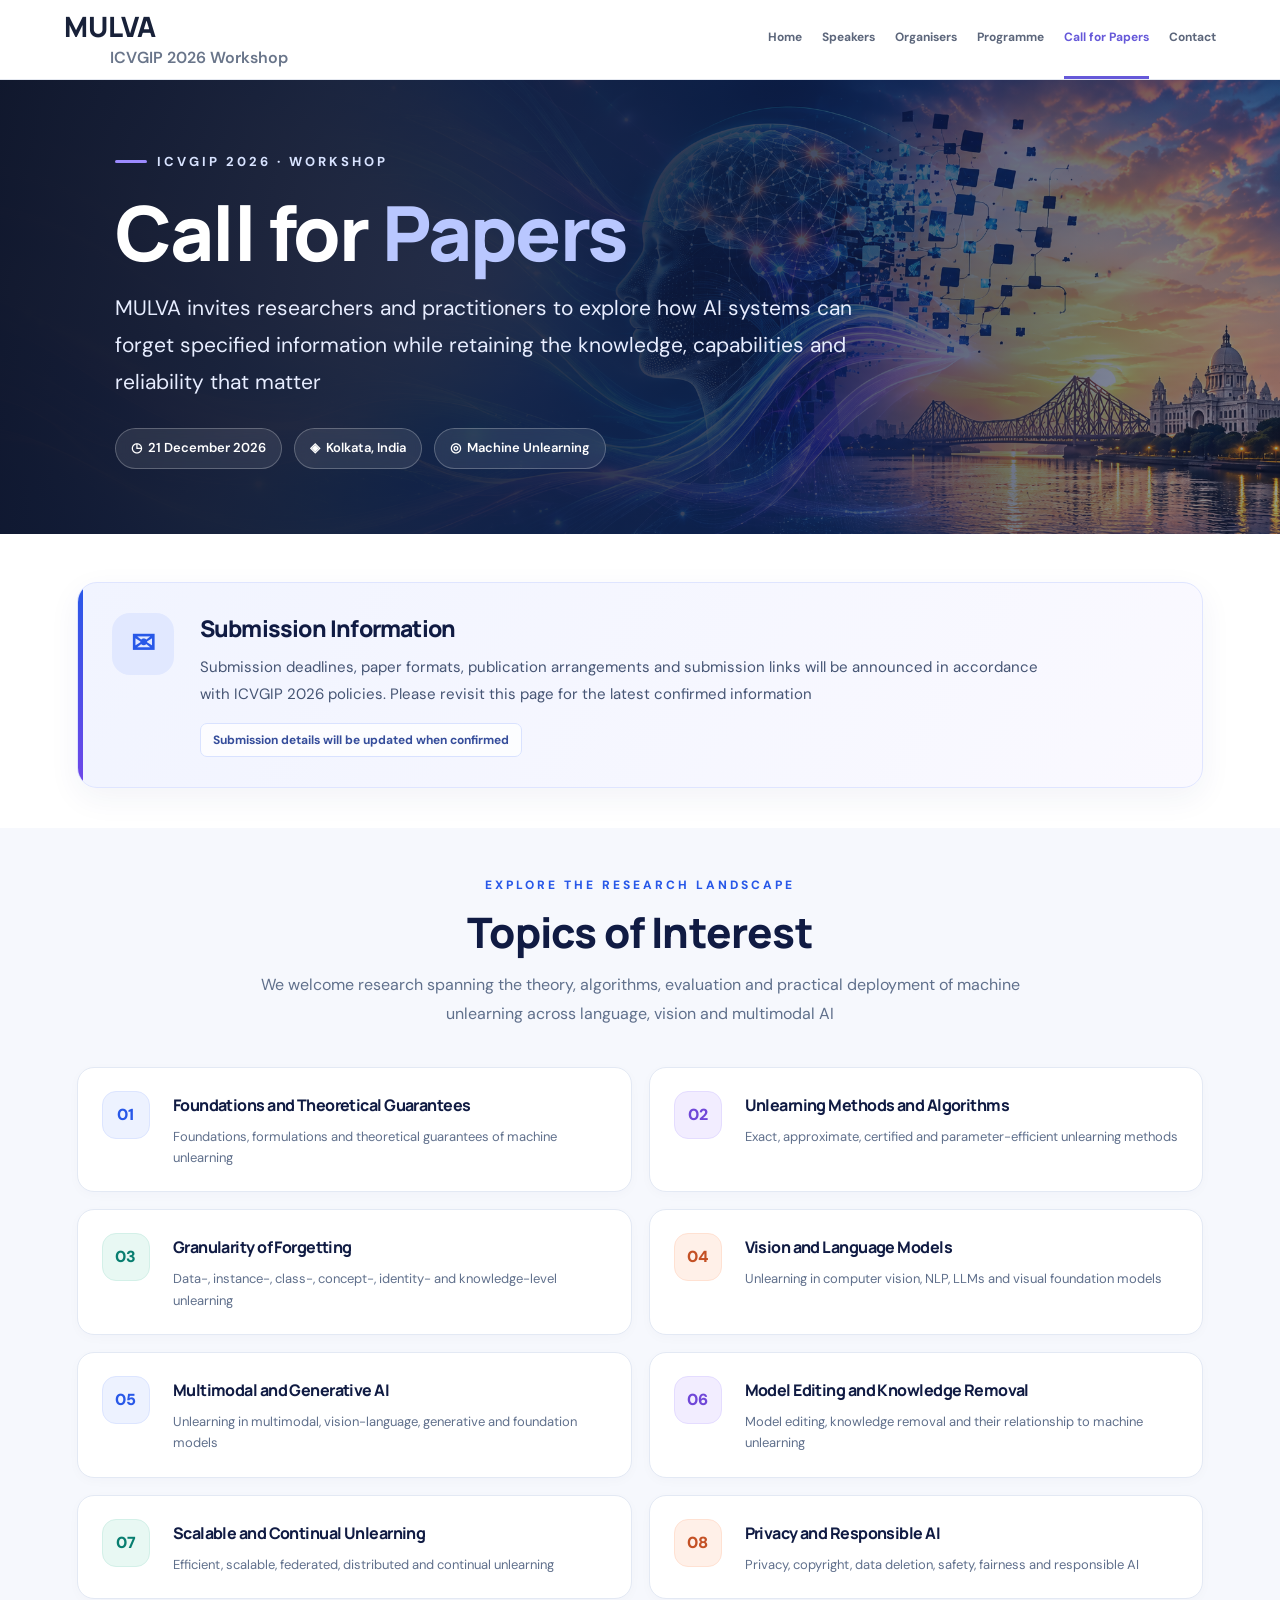
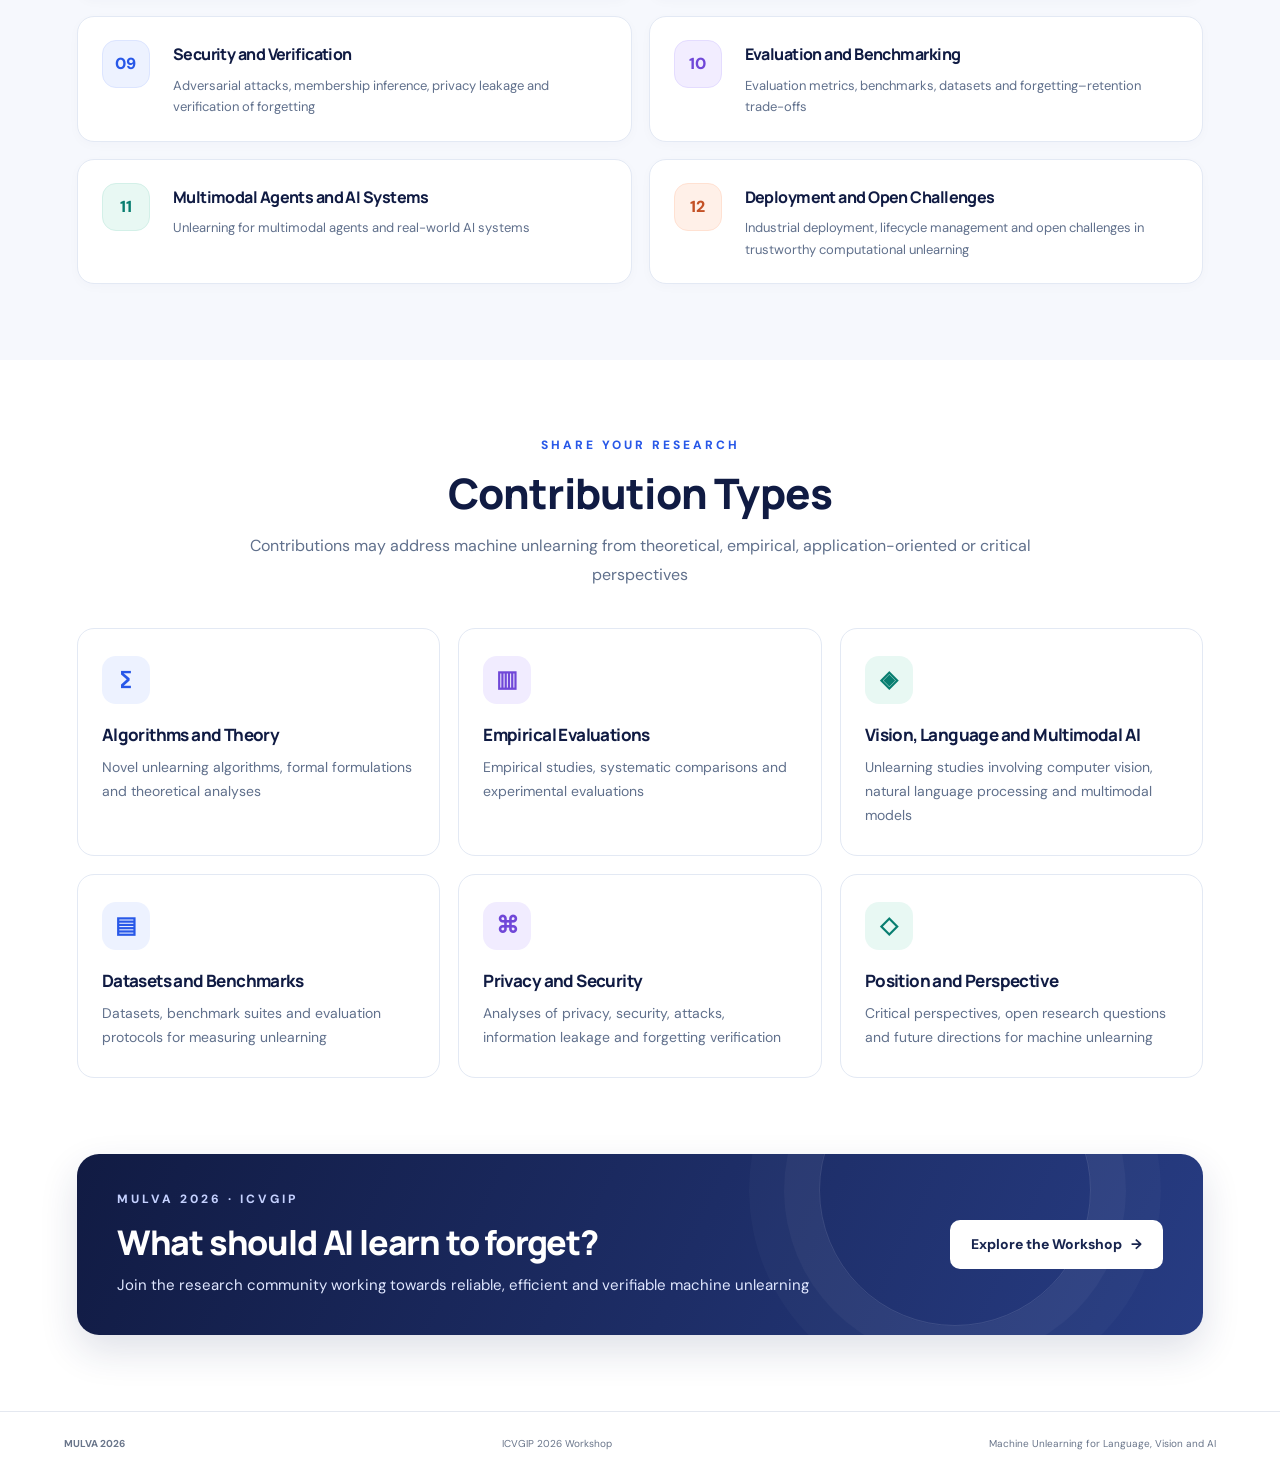
==== commit beb7c4b6: "Update call-for-presentations.html" ====
--- a/call-for-presentations.html
+++ b/call-for-presentations.html
@@ -903,7 +903,7 @@
         <div class="cfp-section-heading">
           <p class="cfp-eyebrow">Share your research</p>
 
-          <h2>Possible Contribution Types</h2>
+          <h2>Contribution Types</h2>
 
           <p>
             Contributions may address machine unlearning from
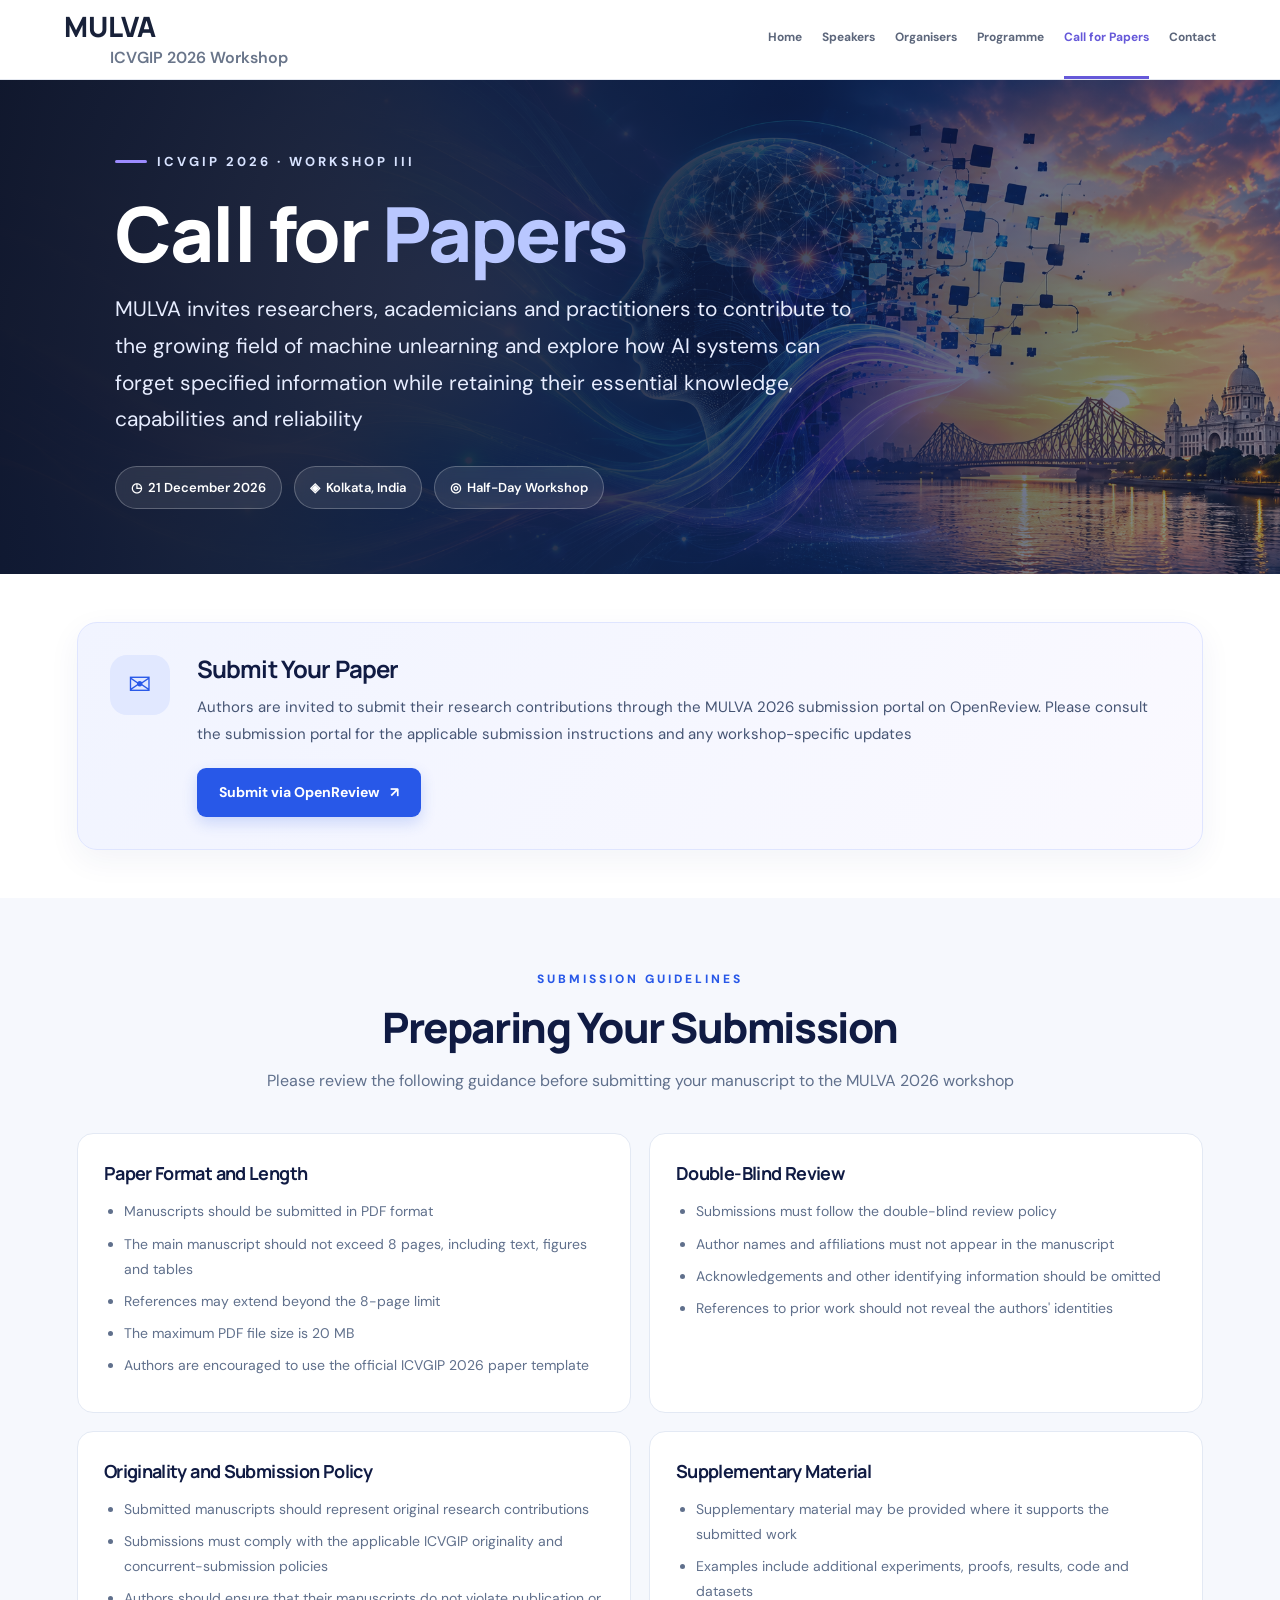
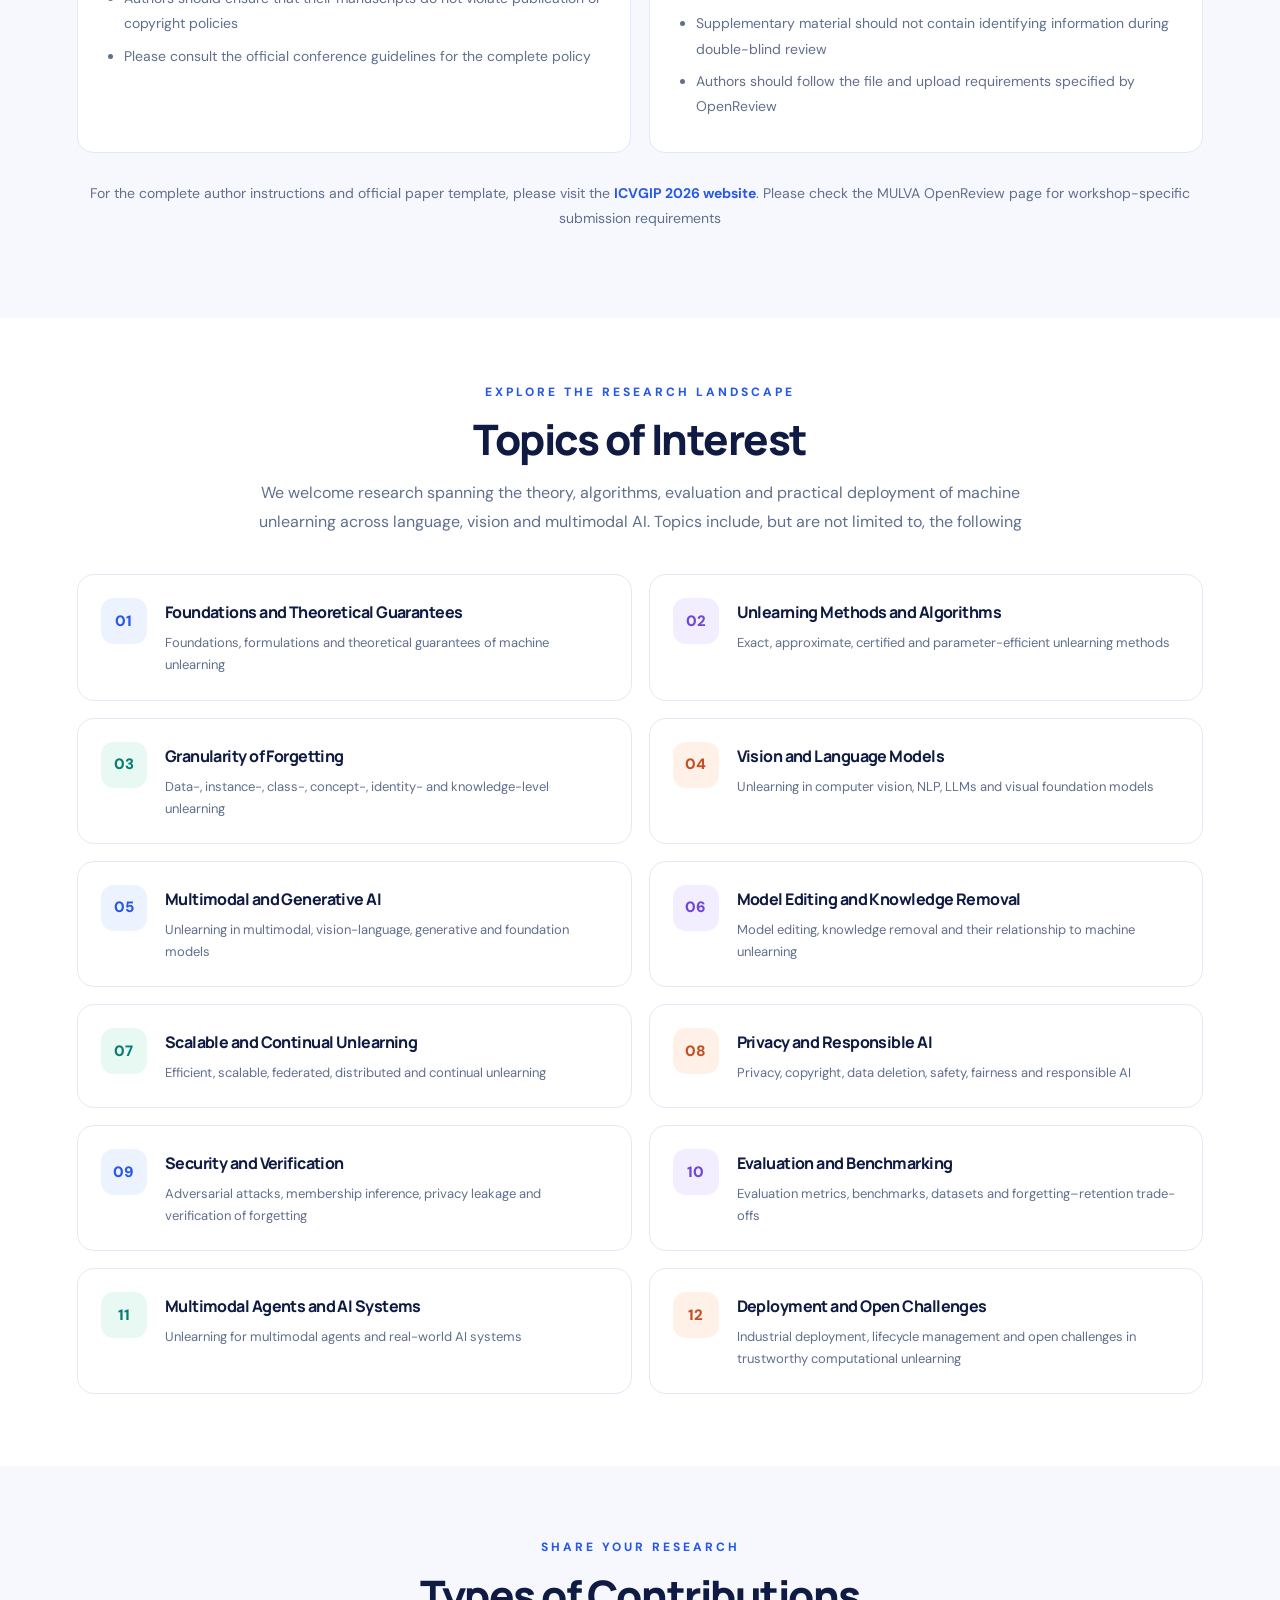
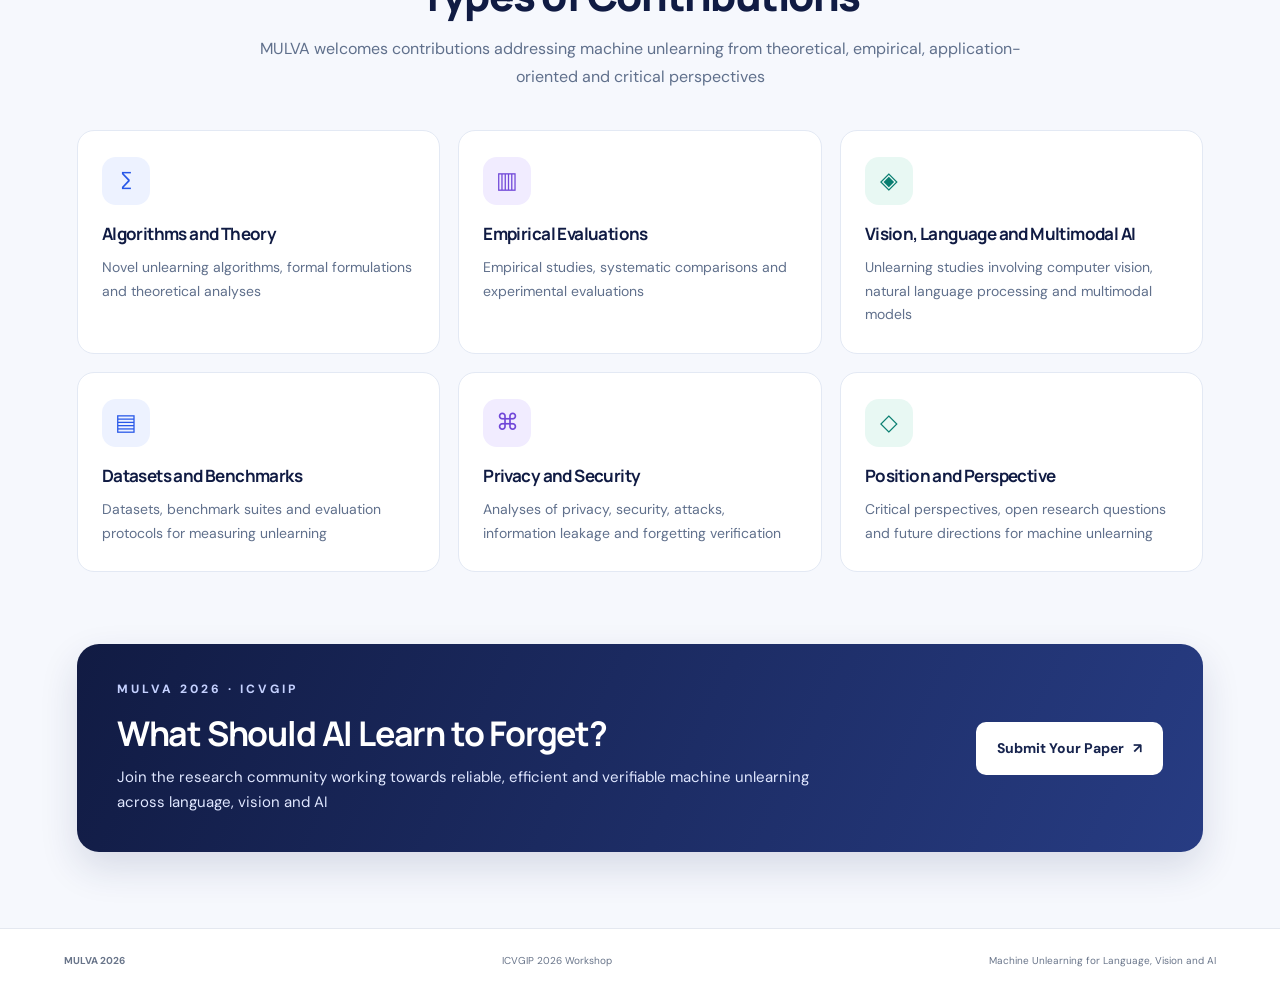
==== commit 6908cc15: "Update call-for-presentations.html" ====
--- a/call-for-presentations.html
+++ b/call-for-presentations.html
@@ -1,3 +1,4 @@
+
 <!doctype html>
 <html lang="en">
 <head>
@@ -18,7 +19,6 @@
       --cfp-surface: #f6f8fd;
     }
 
-    /* Consistent workshop branding */
     .header .brand {
       display: flex;
       flex-direction: column;
@@ -38,18 +38,16 @@
       line-height: 1.3;
     }
 
-    /* Hero banner */
     .cfp-hero {
       position: relative;
       isolation: isolate;
       display: flex;
       align-items: center;
-      min-height: 440px;
+      min-height: 420px;
       padding: 65px clamp(24px, 7vw, 105px);
       overflow: hidden;
       color: #fff;
-      background: #10172d url("assets/mulva-hero.png")
-        center 48% / cover no-repeat;
+      background: #10172d url("assets/mulva-hero.png") center 48% / cover no-repeat;
     }
 
     .cfp-hero::before {
@@ -57,13 +55,12 @@
       position: absolute;
       inset: 0;
       z-index: -1;
-      background:
-        linear-gradient(
-          100deg,
-          rgba(8, 15, 37, .96) 0%,
-          rgba(13, 23, 54, .87) 48%,
-          rgba(19, 31, 67, .43) 100%
-        );
+      background: linear-gradient(
+        100deg,
+        rgba(8, 15, 37, .96) 0%,
+        rgba(13, 23, 54, .87) 48%,
+        rgba(19, 31, 67, .43) 100%
+      );
     }
 
     .cfp-hero-inner {
@@ -81,13 +78,11 @@
       font-size: 13px;
       font-weight: 750;
       letter-spacing: 3px;
-      line-height: 1.5;
       text-transform: uppercase;
     }
 
     .cfp-kicker::before {
       content: "";
-      display: inline-block;
       width: 32px;
       height: 3px;
       border-radius: 3px;
@@ -104,9 +99,7 @@
       letter-spacing: -1.8px;
     }
 
-    .cfp-hero h1 span {
-      color: #b9c7ff;
-    }
+    .cfp-hero h1 span { color: #b9c7ff; }
 
     .cfp-hero-description {
       max-width: 760px;
@@ -126,21 +119,18 @@
     .cfp-meta-pill {
       display: inline-flex;
       align-items: center;
-      gap: 8px;
       padding: 10px 15px;
-      border: 1px solid rgba(255, 255, 255, .24);
+      border: 1px solid rgba(255,255,255,.24);
       border-radius: 30px;
-      background: rgba(255, 255, 255, .09);
+      background: rgba(255,255,255,.09);
       color: #fff;
       font-size: 13px;
       font-weight: 600;
-      line-height: 1.4;
       backdrop-filter: blur(8px);
     }
 
-    /* Shared section layout */
     .cfp-section {
-      padding: 76px clamp(22px, 6vw, 84px);
+      padding: 72px clamp(22px, 6vw, 84px);
     }
 
     .cfp-container {
@@ -161,7 +151,6 @@
       font-size: 12px;
       font-weight: 800;
       letter-spacing: 3px;
-      line-height: 1.6;
       text-transform: uppercase;
     }
 
@@ -171,7 +160,6 @@
       font-size: clamp(29px, 3.5vw, 42px);
       font-weight: 800;
       line-height: 1.2;
-      letter-spacing: -.8px;
     }
 
     .cfp-section-heading > p:last-child {
@@ -181,147 +169,174 @@
       line-height: 1.8;
     }
 
-    /* Submission information */
+    /* Submission callout */
+
     .cfp-submission {
       padding-top: 48px;
-      padding-bottom: 40px;
+      padding-bottom: 48px;
       background: #fff;
     }
 
     .cfp-submission-panel {
-      position: relative;
       display: grid;
-      grid-template-columns: 66px minmax(0, 1fr);
+      grid-template-columns: 65px minmax(0,1fr);
       gap: 22px;
       align-items: start;
-      padding: 30px 34px;
-      overflow: hidden;
+      padding: 32px;
       border: 1px solid #dfe5ff;
       border-radius: 20px;
-      background:
-        linear-gradient(120deg, #f1f4ff 0%, #faf9ff 100%);
-      box-shadow: 0 10px 32px rgba(35, 59, 125, .06);
-    }
-
-    .cfp-submission-panel::before {
-      content: "";
-      position: absolute;
-      top: 0;
-      bottom: 0;
-      left: 0;
-      width: 5px;
-      background: linear-gradient(
-        180deg,
-        var(--cfp-blue),
-        var(--cfp-purple)
-      );
+      background: linear-gradient(120deg,#f1f4ff,#faf9ff);
+      box-shadow: 0 10px 32px rgba(35,59,125,.06);
     }
 
     .cfp-submission-icon {
       display: grid;
       place-items: center;
-      width: 62px;
-      height: 62px;
-      border-radius: 18px;
+      width: 60px;
+      height: 60px;
+      border-radius: 17px;
       background: #e1e8ff;
       color: var(--cfp-blue);
-      font-size: 29px;
-      font-weight: 700;
+      font-size: 28px;
     }
 
     .cfp-submission-panel h2 {
       margin: 0 0 10px;
       color: var(--cfp-navy);
-      font-size: 23px;
-      font-weight: 800;
-      line-height: 1.35;
+      font-size: 24px;
     }
 
     .cfp-submission-panel p {
-      max-width: 850px;
       margin: 0;
       color: #465574;
       font-size: 15px;
       line-height: 1.8;
     }
 
-    .cfp-submission-note {
-      display: inline-block;
-      margin-top: 15px;
-      padding: 7px 12px;
-      border: 1px solid #d9e2ff;
-      border-radius: 7px;
-      background: rgba(255, 255, 255, .75);
-      color: #354d9b;
-      font-size: 12px;
-      font-weight: 700;
-      line-height: 1.5;
-    }
-
-    /* Topics section */
+    .cfp-submit-button {
+      display: inline-flex;
+      align-items: center;
+      justify-content: center;
+      gap: 10px;
+      margin-top: 20px;
+      padding: 13px 22px;
+      border-radius: 9px;
+      background: var(--cfp-blue);
+      color: #fff;
+      font-size: 14px;
+      font-weight: 750;
+      text-decoration: none;
+      box-shadow: 0 6px 15px rgba(40,88,232,.2);
+      transition: transform .2s ease, background .2s ease;
+    }
+
+    .cfp-submit-button:hover {
+      transform: translateY(-2px);
+      background: #1945c7;
+    }
+
+    /* General information cards */
+
+    .cfp-info-section { background: var(--cfp-surface); }
+
+    .cfp-info-grid {
+      display: grid;
+      grid-template-columns: repeat(2,minmax(0,1fr));
+      gap: 18px;
+    }
+
+    .cfp-info-card {
+      padding: 26px;
+      border: 1px solid var(--cfp-border);
+      border-radius: 16px;
+      background: #fff;
+    }
+
+    .cfp-info-card h3 {
+      margin: 0 0 13px;
+      color: var(--cfp-navy);
+      font-size: 18px;
+      line-height: 1.45;
+    }
+
+    .cfp-info-card p,
+    .cfp-info-card li {
+      color: var(--cfp-muted);
+      font-size: 14px;
+      line-height: 1.8;
+    }
+
+    .cfp-info-card p { margin: 0; }
+
+    .cfp-info-card ul {
+      margin: 0;
+      padding-left: 20px;
+    }
+
+    .cfp-info-card li { margin-bottom: 7px; }
+
+    .cfp-info-card a {
+      color: var(--cfp-blue);
+      font-weight: 650;
+      text-decoration: none;
+    }
+
+    .cfp-info-card a:hover { text-decoration: underline; }
+
+    /* Topics */
+
     .cfp-topics-section {
-      padding-top: 48px;
-      background: var(--cfp-surface);
+      padding-top: 65px;
+      background: #fff;
     }
 
     .cfp-topics-grid {
       display: grid;
-      grid-template-columns: repeat(2, minmax(0, 1fr));
+      grid-template-columns: repeat(2,minmax(0,1fr));
       gap: 17px;
     }
 
     .cfp-topic-card {
-      position: relative;
       display: grid;
-      grid-template-columns: 54px minmax(0, 1fr);
-      gap: 17px;
+      grid-template-columns: 48px minmax(0,1fr);
+      gap: 16px;
       align-items: start;
       min-width: 0;
-      padding: 23px 24px;
+      padding: 23px;
       border: 1px solid var(--cfp-border);
       border-radius: 17px;
       background: #fff;
-      box-shadow: 0 3px 12px rgba(27, 47, 92, .025);
-      transition:
-        transform .22s ease,
-        box-shadow .22s ease,
-        border-color .22s ease;
+      transition: transform .22s ease, box-shadow .22s ease;
     }
 
     .cfp-topic-card:hover {
       transform: translateY(-4px);
-      border-color: #c8d3ff;
-      box-shadow: 0 12px 28px rgba(36, 66, 140, .09);
+      box-shadow: 0 12px 28px rgba(36,66,140,.09);
     }
 
     .cfp-topic-number {
       display: grid;
       place-items: center;
-      width: 48px;
-      height: 48px;
-      border: 1px solid #dce5ff;
-      border-radius: 14px;
+      width: 46px;
+      height: 46px;
+      border-radius: 13px;
       background: #edf2ff;
       color: #2858e8;
-      font-size: 16px;
+      font-size: 15px;
       font-weight: 850;
-      line-height: 1;
-    }
-
-    .cfp-topic-card:nth-child(4n + 2) .cfp-topic-number {
-      border-color: #e4dcff;
+    }
+
+    .cfp-topic-card:nth-child(4n+2) .cfp-topic-number {
       background: #f2edff;
       color: #7047d8;
     }
 
-    .cfp-topic-card:nth-child(4n + 3) .cfp-topic-number {
-      border-color: #d3f0e8;
+    .cfp-topic-card:nth-child(4n+3) .cfp-topic-number {
       background: #e8f8f3;
       color: #087e70;
     }
 
-    .cfp-topic-card:nth-child(4n + 4) .cfp-topic-number {
-      border-color: #ffe1d2;
+    .cfp-topic-card:nth-child(4n+4) .cfp-topic-number {
       background: #fff0e8;
       color: #c45125;
     }
@@ -331,41 +346,37 @@
       color: var(--cfp-navy);
       font-size: 16px;
       font-weight: 750;
-      line-height: 1.55;
+      line-height: 1.5;
     }
 
     .cfp-topic-card p {
       margin: 0;
       color: var(--cfp-muted);
       font-size: 13px;
-      line-height: 1.65;
+      line-height: 1.7;
     }
 
     /* Contribution types */
-    .cfp-contributions-section {
-      background: #fff;
-    }
+
+    .cfp-contributions-section { background: var(--cfp-surface); }
 
     .cfp-contributions-grid {
       display: grid;
-      grid-template-columns: repeat(3, minmax(0, 1fr));
+      grid-template-columns: repeat(3,minmax(0,1fr));
       gap: 18px;
     }
 
     .cfp-contribution-card {
-      min-width: 0;
-      padding: 27px 24px;
+      padding: 26px 24px;
       border: 1px solid var(--cfp-border);
       border-radius: 17px;
       background: #fff;
-      transition:
-        transform .22s ease,
-        box-shadow .22s ease;
+      transition: transform .22s ease, box-shadow .22s ease;
     }
 
     .cfp-contribution-card:hover {
       transform: translateY(-3px);
-      box-shadow: 0 12px 28px rgba(36, 66, 140, .08);
+      box-shadow: 0 12px 28px rgba(36,66,140,.08);
     }
 
     .cfp-contribution-icon {
@@ -373,22 +384,19 @@
       place-items: center;
       width: 48px;
       height: 48px;
-      margin-bottom: 19px;
+      margin-bottom: 17px;
       border-radius: 14px;
       background: #edf2ff;
       color: var(--cfp-blue);
       font-size: 23px;
-      font-weight: 700;
-    }
-
-    .cfp-contribution-card:nth-child(3n + 2)
-    .cfp-contribution-icon {
+    }
+
+    .cfp-contribution-card:nth-child(3n+2) .cfp-contribution-icon {
       background: #f1ecff;
       color: #7047d8;
     }
 
-    .cfp-contribution-card:nth-child(3n + 3)
-    .cfp-contribution-icon {
+    .cfp-contribution-card:nth-child(3n+3) .cfp-contribution-icon {
       background: #e8f8f3;
       color: #087e70;
     }
@@ -397,7 +405,6 @@
       margin: 0 0 9px;
       color: var(--cfp-navy);
       font-size: 17px;
-      font-weight: 750;
       line-height: 1.45;
     }
 
@@ -408,55 +415,32 @@
       line-height: 1.7;
     }
 
-    /* Bottom call to action */
+    /* Bottom CTA */
+
     .cfp-bottom {
-      padding: 0 clamp(22px, 6vw, 84px) 76px;
-      background: #fff;
+      padding: 0 clamp(22px,6vw,84px) 76px;
+      background: var(--cfp-surface);
     }
 
     .cfp-bottom-panel {
-      position: relative;
       display: flex;
       align-items: center;
       justify-content: space-between;
       gap: 28px;
       padding: 36px 40px;
-      overflow: hidden;
       border-radius: 22px;
-      background: linear-gradient(115deg, #111b43 0%, #273c83 100%);
-      box-shadow: 0 16px 38px rgba(25, 41, 94, .14);
-    }
-
-    .cfp-bottom-panel::after {
-      content: "";
-      position: absolute;
-      top: -100px;
-      right: 10%;
-      width: 270px;
-      height: 270px;
-      border: 1px solid rgba(255, 255, 255, .12);
-      border-radius: 50%;
-      box-shadow:
-        0 0 0 35px rgba(255, 255, 255, .035),
-        0 0 0 70px rgba(255, 255, 255, .025);
-      pointer-events: none;
-    }
-
-    .cfp-bottom-copy {
-      position: relative;
-      z-index: 1;
-      max-width: 700px;
-    }
-
-    .cfp-bottom-copy .cfp-eyebrow {
-      color: #c5d1ff;
-    }
+      background: linear-gradient(115deg,#111b43,#273c83);
+      box-shadow: 0 16px 38px rgba(25,41,94,.14);
+    }
+
+    .cfp-bottom-copy { max-width: 700px; }
+
+    .cfp-bottom-copy .cfp-eyebrow { color: #c5d1ff; }
 
     .cfp-bottom-copy h2 {
       margin: 0 0 10px;
       color: #fff;
-      font-size: clamp(25px, 3vw, 34px);
-      font-weight: 800;
+      font-size: clamp(25px,3vw,34px);
       line-height: 1.25;
     }
 
@@ -468,21 +452,18 @@
     }
 
     .cfp-back-home {
-      position: relative;
-      z-index: 1;
       display: inline-flex;
       flex-shrink: 0;
       align-items: center;
       justify-content: center;
       gap: 9px;
       padding: 14px 20px;
-      border: 1px solid rgba(255, 255, 255, .65);
+      border: 1px solid rgba(255,255,255,.65);
       border-radius: 10px;
       background: #fff;
       color: #17244e;
       font-size: 14px;
       font-weight: 750;
-      line-height: 1.4;
       text-decoration: none;
       transition: background .2s ease, transform .2s ease;
     }
@@ -492,37 +473,15 @@
       background: #edf1ff;
     }
 
-    /* Responsive layouts */
     @media (max-width: 980px) {
-      .cfp-topics-grid {
-        gap: 13px;
-      }
-
-      .cfp-topic-card {
-        padding: 20px;
-        grid-template-columns: 46px minmax(0, 1fr);
-        gap: 13px;
-      }
-
-      .cfp-topic-number {
-        width: 44px;
-        height: 44px;
-        border-radius: 12px;
-      }
-
       .cfp-contributions-grid {
-        grid-template-columns: repeat(2, minmax(0, 1fr));
+        grid-template-columns: repeat(2,minmax(0,1fr));
       }
     }
 
     @media (max-width: 640px) {
-      .header .brand {
-        font-size: 24px;
-      }
-
-      .header .brand small {
-        font-size: 14px;
-      }
+      .header .brand { font-size: 24px; }
+      .header .brand small { font-size: 14px; }
 
       .cfp-hero {
         min-height: 390px;
@@ -533,8 +492,8 @@
       .cfp-hero::before {
         background: linear-gradient(
           100deg,
-          rgba(8, 15, 37, .94),
-          rgba(13, 23, 54, .76)
+          rgba(8,15,37,.94),
+          rgba(13,23,54,.76)
         );
       }
 
@@ -544,7 +503,7 @@
       }
 
       .cfp-hero h1 {
-        font-size: clamp(40px, 11vw, 56px);
+        font-size: clamp(40px,11vw,56px);
         letter-spacing: -1px;
       }
 
@@ -553,84 +512,42 @@
         line-height: 1.7;
       }
 
-      .cfp-hero-meta {
-        gap: 9px;
-        margin-top: 23px;
-      }
-
       .cfp-meta-pill {
         padding: 8px 12px;
         font-size: 12px;
       }
 
-      .cfp-section {
-        padding: 54px 20px;
-      }
+      .cfp-section { padding: 52px 20px; }
 
       .cfp-submission {
         padding-top: 30px;
-        padding-bottom: 24px;
+        padding-bottom: 30px;
       }
 
       .cfp-submission-panel {
         grid-template-columns: 1fr;
         gap: 16px;
-        padding: 25px 22px;
-      }
-
-      .cfp-submission-icon {
-        width: 52px;
-        height: 52px;
-        border-radius: 15px;
-        font-size: 25px;
-      }
-
-      .cfp-submission-panel h2 {
-        font-size: 21px;
-      }
-
-      .cfp-topics-section {
-        padding-top: 38px;
-      }
-
-      .cfp-section-heading {
-        margin-bottom: 28px;
-      }
-
-      .cfp-section-heading h2 {
-        font-size: 30px;
-      }
-
+        padding: 24px 21px;
+      }
+
+      .cfp-info-grid,
       .cfp-topics-grid,
       .cfp-contributions-grid {
         grid-template-columns: 1fr;
       }
 
       .cfp-topic-card {
-        grid-template-columns: 46px minmax(0, 1fr);
-        gap: 14px;
+        grid-template-columns: 44px minmax(0,1fr);
+        gap: 13px;
         padding: 19px;
       }
 
-      .cfp-topic-card h3 {
-        font-size: 15px;
-      }
-
-      .cfp-topic-card p {
-        font-size: 13px;
-      }
-
-      .cfp-contribution-card {
-        padding: 23px;
-      }
-
-      .cfp-contribution-icon {
-        margin-bottom: 14px;
-      }
-
-      .cfp-bottom {
-        padding: 0 20px 54px;
-      }
+      .cfp-topic-number {
+        width: 43px;
+        height: 43px;
+      }
+
+      .cfp-bottom { padding: 0 20px 54px; }
 
       .cfp-bottom-panel {
         align-items: flex-start;
@@ -648,13 +565,15 @@
     @media (prefers-reduced-motion: reduce) {
       .cfp-topic-card,
       .cfp-contribution-card,
-      .cfp-back-home {
+      .cfp-back-home,
+      .cfp-submit-button {
         transition: none;
       }
 
       .cfp-topic-card:hover,
       .cfp-contribution-card:hover,
-      .cfp-back-home:hover {
+      .cfp-back-home:hover,
+      .cfp-submit-button:hover {
         transform: none;
       }
     }
@@ -662,6 +581,7 @@
 </head>
 
 <body>
+
   <header class="header">
     <a class="brand" href="index.html">
       <span>MULVA</span>
@@ -686,74 +606,147 @@
 
   <main>
 
-    <!-- Hero banner -->
+    <!-- Hero -->
     <section class="cfp-hero">
       <div class="cfp-hero-inner">
-        <p class="cfp-kicker">ICVGIP 2026 · Workshop</p>
-
-        <h1>
-          Call for <span>Papers</span>
-        </h1>
+        <p class="cfp-kicker">ICVGIP 2026 · Workshop III</p>
+
+        <h1>Call for <span>Papers</span></h1>
 
         <p class="cfp-hero-description">
-          MULVA invites researchers and practitioners to explore how AI
-          systems can forget specified information while retaining the
-          knowledge, capabilities and reliability that matter
+          MULVA invites researchers, academicians and practitioners
+          to contribute to the growing field of machine unlearning
+          and explore how AI systems can forget specified information
+          while retaining their essential knowledge, capabilities
+          and reliability
         </p>
 
         <div class="cfp-hero-meta">
-          <span class="cfp-meta-pill">
-            ◷ &nbsp;21 December 2026
-          </span>
-
-          <span class="cfp-meta-pill">
-            ◈ &nbsp;Kolkata, India
-          </span>
-
-          <span class="cfp-meta-pill">
-            ◎ &nbsp;Machine Unlearning
-          </span>
+          <span class="cfp-meta-pill">◷ &nbsp;21 December 2026</span>
+          <span class="cfp-meta-pill">◈ &nbsp;Kolkata, India</span>
+          <span class="cfp-meta-pill">◎ &nbsp;Half-Day Workshop</span>
         </div>
       </div>
     </section>
 
-    <!-- Submission information -->
+    <!-- Submission portal -->
     <section class="cfp-section cfp-submission">
       <div class="cfp-container">
         <div class="cfp-submission-panel">
           <div class="cfp-submission-icon" aria-hidden="true">✉</div>
 
           <div>
-            <h2>Submission Information</h2>
+            <h2>Submit Your Paper</h2>
 
             <p>
-              Submission deadlines, paper formats, publication arrangements
-              and submission links will be announced in accordance with
-              ICVGIP 2026 policies. Please revisit this page for the
-              latest confirmed information
+              Authors are invited to submit their research contributions
+              through the MULVA 2026 submission portal on OpenReview.
+              Please consult the submission portal for the applicable
+              submission instructions and any workshop-specific updates
             </p>
 
-            <span class="cfp-submission-note">
-              Submission details will be updated when confirmed
-            </span>
+            <a
+              class="cfp-submit-button"
+              href="https://openreview.net/group?id=ICVGIP.in/2026/Workshop/MULVA"
+              target="_blank"
+              rel="noopener noreferrer"
+            >
+              Submit via OpenReview
+              <span aria-hidden="true">↗</span>
+            </a>
           </div>
         </div>
       </div>
     </section>
 
-    <!-- Topics of interest -->
+    <!-- About and submission guidelines -->
+    <section class="cfp-section cfp-info-section">
+      <div class="cfp-container">
+
+        <div class="cfp-section-heading">
+          <p class="cfp-eyebrow">Submission Guidelines</p>
+          <h2>Preparing Your Submission</h2>
+          <p>
+            Please review the following guidance before submitting
+            your manuscript to the MULVA 2026 workshop
+          </p>
+        </div>
+
+        <div class="cfp-info-grid">
+
+          <article class="cfp-info-card">
+            <h3>Paper Format and Length</h3>
+            <ul>
+              <li>Manuscripts should be submitted in PDF format</li>
+              <li>The main manuscript should not exceed 8 pages, including text, figures and tables</li>
+              <li>References may extend beyond the 8-page limit</li>
+              <li>The maximum PDF file size is 20 MB</li>
+              <li>Authors are encouraged to use the official ICVGIP 2026 paper template</li>
+            </ul>
+          </article>
+
+          <article class="cfp-info-card">
+            <h3>Double-Blind Review</h3>
+            <ul>
+              <li>Submissions must follow the double-blind review policy</li>
+              <li>Author names and affiliations must not appear in the manuscript</li>
+              <li>Acknowledgements and other identifying information should be omitted</li>
+              <li>References to prior work should not reveal the authors' identities</li>
+            </ul>
+          </article>
+
+          <article class="cfp-info-card">
+            <h3>Originality and Submission Policy</h3>
+            <ul>
+              <li>Submitted manuscripts should represent original research contributions</li>
+              <li>Submissions must comply with the applicable ICVGIP originality and concurrent-submission policies</li>
+              <li>Authors should ensure that their manuscripts do not violate publication or copyright policies</li>
+              <li>Please consult the official conference guidelines for the complete policy</li>
+            </ul>
+          </article>
+
+          <article class="cfp-info-card">
+            <h3>Supplementary Material</h3>
+            <ul>
+              <li>Supplementary material may be provided where it supports the submitted work</li>
+              <li>Examples include additional experiments, proofs, results, code and datasets</li>
+              <li>Supplementary material should not contain identifying information during double-blind review</li>
+              <li>Authors should follow the file and upload requirements specified by OpenReview</li>
+            </ul>
+          </article>
+
+        </div>
+
+        <div style="text-align:center; margin-top:28px">
+          <p style="color:#60708c; font-size:14px; line-height:1.8">
+            For the complete author instructions and official paper template,
+            please visit the
+            <a
+              href="https://icvgip.in/2026/"
+              target="_blank"
+              rel="noopener noreferrer"
+              style="color:#2858e8; font-weight:700"
+            >ICVGIP 2026 website</a>.
+            Please check the MULVA OpenReview page for workshop-specific
+            submission requirements
+          </p>
+        </div>
+
+      </div>
+    </section>
+
+    <!-- Topics -->
     <section class="cfp-section cfp-topics-section">
       <div class="cfp-container">
 
         <div class="cfp-section-heading">
-          <p class="cfp-eyebrow">Explore the research landscape</p>
-
+          <p class="cfp-eyebrow">Explore the Research Landscape</p>
           <h2>Topics of Interest</h2>
-
           <p>
             We welcome research spanning the theory, algorithms,
             evaluation and practical deployment of machine unlearning
-            across language, vision and multimodal AI
+            across language, vision and multimodal AI. Topics include,
+            but are not limited to, the following
           </p>
         </div>
 
@@ -763,10 +756,7 @@
             <span class="cfp-topic-number">01</span>
             <div>
               <h3>Foundations and Theoretical Guarantees</h3>
-              <p>
-                Foundations, formulations and theoretical guarantees
-                of machine unlearning
-              </p>
+              <p>Foundations, formulations and theoretical guarantees of machine unlearning</p>
             </div>
           </article>
 
@@ -774,10 +764,7 @@
             <span class="cfp-topic-number">02</span>
             <div>
               <h3>Unlearning Methods and Algorithms</h3>
-              <p>
-                Exact, approximate, certified and parameter-efficient
-                unlearning methods
-              </p>
+              <p>Exact, approximate, certified and parameter-efficient unlearning methods</p>
             </div>
           </article>
 
@@ -785,10 +772,7 @@
             <span class="cfp-topic-number">03</span>
             <div>
               <h3>Granularity of Forgetting</h3>
-              <p>
-                Data-, instance-, class-, concept-, identity- and
-                knowledge-level unlearning
-              </p>
+              <p>Data-, instance-, class-, concept-, identity- and knowledge-level unlearning</p>
             </div>
           </article>
 
@@ -796,10 +780,7 @@
             <span class="cfp-topic-number">04</span>
             <div>
               <h3>Vision and Language Models</h3>
-              <p>
-                Unlearning in computer vision, NLP, LLMs and
-                visual foundation models
-              </p>
+              <p>Unlearning in computer vision, NLP, LLMs and visual foundation models</p>
             </div>
           </article>
 
@@ -807,10 +788,7 @@
             <span class="cfp-topic-number">05</span>
             <div>
               <h3>Multimodal and Generative AI</h3>
-              <p>
-                Unlearning in multimodal, vision-language,
-                generative and foundation models
-              </p>
+              <p>Unlearning in multimodal, vision-language, generative and foundation models</p>
             </div>
           </article>
 
@@ -818,10 +796,7 @@
             <span class="cfp-topic-number">06</span>
             <div>
               <h3>Model Editing and Knowledge Removal</h3>
-              <p>
-                Model editing, knowledge removal and their
-                relationship to machine unlearning
-              </p>
+              <p>Model editing, knowledge removal and their relationship to machine unlearning</p>
             </div>
           </article>
 
@@ -829,10 +804,7 @@
             <span class="cfp-topic-number">07</span>
             <div>
               <h3>Scalable and Continual Unlearning</h3>
-              <p>
-                Efficient, scalable, federated, distributed
-                and continual unlearning
-              </p>
+              <p>Efficient, scalable, federated, distributed and continual unlearning</p>
             </div>
           </article>
 
@@ -840,10 +812,7 @@
             <span class="cfp-topic-number">08</span>
             <div>
               <h3>Privacy and Responsible AI</h3>
-              <p>
-                Privacy, copyright, data deletion, safety,
-                fairness and responsible AI
-              </p>
+              <p>Privacy, copyright, data deletion, safety, fairness and responsible AI</p>
             </div>
           </article>
 
@@ -851,10 +820,7 @@
             <span class="cfp-topic-number">09</span>
             <div>
               <h3>Security and Verification</h3>
-              <p>
-                Adversarial attacks, membership inference,
-                privacy leakage and verification of forgetting
-              </p>
+              <p>Adversarial attacks, membership inference, privacy leakage and verification of forgetting</p>
             </div>
           </article>
 
@@ -862,10 +828,7 @@
             <span class="cfp-topic-number">10</span>
             <div>
               <h3>Evaluation and Benchmarking</h3>
-              <p>
-                Evaluation metrics, benchmarks, datasets and
-                forgetting–retention trade-offs
-              </p>
+              <p>Evaluation metrics, benchmarks, datasets and forgetting–retention trade-offs</p>
             </div>
           </article>
 
@@ -873,10 +836,7 @@
             <span class="cfp-topic-number">11</span>
             <div>
               <h3>Multimodal Agents and AI Systems</h3>
-              <p>
-                Unlearning for multimodal agents and
-                real-world AI systems
-              </p>
+              <p>Unlearning for multimodal agents and real-world AI systems</p>
             </div>
           </article>
 
@@ -884,11 +844,7 @@
             <span class="cfp-topic-number">12</span>
             <div>
               <h3>Deployment and Open Challenges</h3>
-              <p>
-                Industrial deployment, lifecycle management
-                and open challenges in trustworthy computational
-                unlearning
-              </p>
+              <p>Industrial deployment, lifecycle management and open challenges in trustworthy computational unlearning</p>
             </div>
           </article>
 
@@ -901,13 +857,11 @@
       <div class="cfp-container">
 
         <div class="cfp-section-heading">
-          <p class="cfp-eyebrow">Share your research</p>
-
-          <h2>Contribution Types</h2>
-
+          <p class="cfp-eyebrow">Share Your Research</p>
+          <h2>Types of Contributions</h2>
           <p>
-            Contributions may address machine unlearning from
-            theoretical, empirical, application-oriented or
+            MULVA welcomes contributions addressing machine unlearning
+            from theoretical, empirical, application-oriented and
             critical perspectives
           </p>
         </div>
@@ -917,79 +871,65 @@
           <article class="cfp-contribution-card">
             <div class="cfp-contribution-icon" aria-hidden="true">∑</div>
             <h3>Algorithms and Theory</h3>
-            <p>
-              Novel unlearning algorithms, formal formulations
-              and theoretical analyses
-            </p>
+            <p>Novel unlearning algorithms, formal formulations and theoretical analyses</p>
           </article>
 
           <article class="cfp-contribution-card">
             <div class="cfp-contribution-icon" aria-hidden="true">▥</div>
             <h3>Empirical Evaluations</h3>
-            <p>
-              Empirical studies, systematic comparisons
-              and experimental evaluations
-            </p>
+            <p>Empirical studies, systematic comparisons and experimental evaluations</p>
           </article>
 
           <article class="cfp-contribution-card">
             <div class="cfp-contribution-icon" aria-hidden="true">◈</div>
             <h3>Vision, Language and Multimodal AI</h3>
-            <p>
-              Unlearning studies involving computer vision,
-              natural language processing and multimodal models
-            </p>
+            <p>Unlearning studies involving computer vision, natural language processing and multimodal models</p>
           </article>
 
           <article class="cfp-contribution-card">
             <div class="cfp-contribution-icon" aria-hidden="true">▤</div>
             <h3>Datasets and Benchmarks</h3>
-            <p>
-              Datasets, benchmark suites and evaluation
-              protocols for measuring unlearning
-            </p>
+            <p>Datasets, benchmark suites and evaluation protocols for measuring unlearning</p>
           </article>
 
           <article class="cfp-contribution-card">
             <div class="cfp-contribution-icon" aria-hidden="true">⌘</div>
             <h3>Privacy and Security</h3>
-            <p>
-              Analyses of privacy, security, attacks,
-              information leakage and forgetting verification
-            </p>
+            <p>Analyses of privacy, security, attacks, information leakage and forgetting verification</p>
           </article>
 
           <article class="cfp-contribution-card">
             <div class="cfp-contribution-icon" aria-hidden="true">◇</div>
             <h3>Position and Perspective</h3>
-            <p>
-              Critical perspectives, open research questions
-              and future directions for machine unlearning
-            </p>
+            <p>Critical perspectives, open research questions and future directions for machine unlearning</p>
           </article>
 
         </div>
       </div>
     </section>
 
-    <!-- Closing section -->
+    <!-- Final submission CTA -->
     <section class="cfp-bottom">
       <div class="cfp-container">
         <div class="cfp-bottom-panel">
 
           <div class="cfp-bottom-copy">
             <p class="cfp-eyebrow">MULVA 2026 · ICVGIP</p>
-
-            <h2>What should AI learn to forget?</h2>
-
+            <h2>What Should AI Learn to Forget?</h2>
             <p>
-              Join the research community working towards
-              reliable, efficient and verifiable machine unlearning
+              Join the research community working towards reliable,
+              efficient and verifiable machine unlearning across
+              language, vision and AI
             </p>
           </div>
 
-          <a class="cfp-back-home" href="index.html">
-            Explore the Workshop <span aria-hidden="true">→</span>
+          <a
+            class="cfp-back-home"
+            href="https://openreview.net/group?id=ICVGIP.in/2026/Workshop/MULVA"
+            target="_blank"
+            rel="noopener noreferrer"
+          >
+            Submit Your Paper <span aria-hidden="true">↗</span>
           </a>
 
         </div>
@@ -1005,5 +945,6 @@
   </footer>
 
   <script src="assets/site.js"></script>
+
 </body>
 </html>
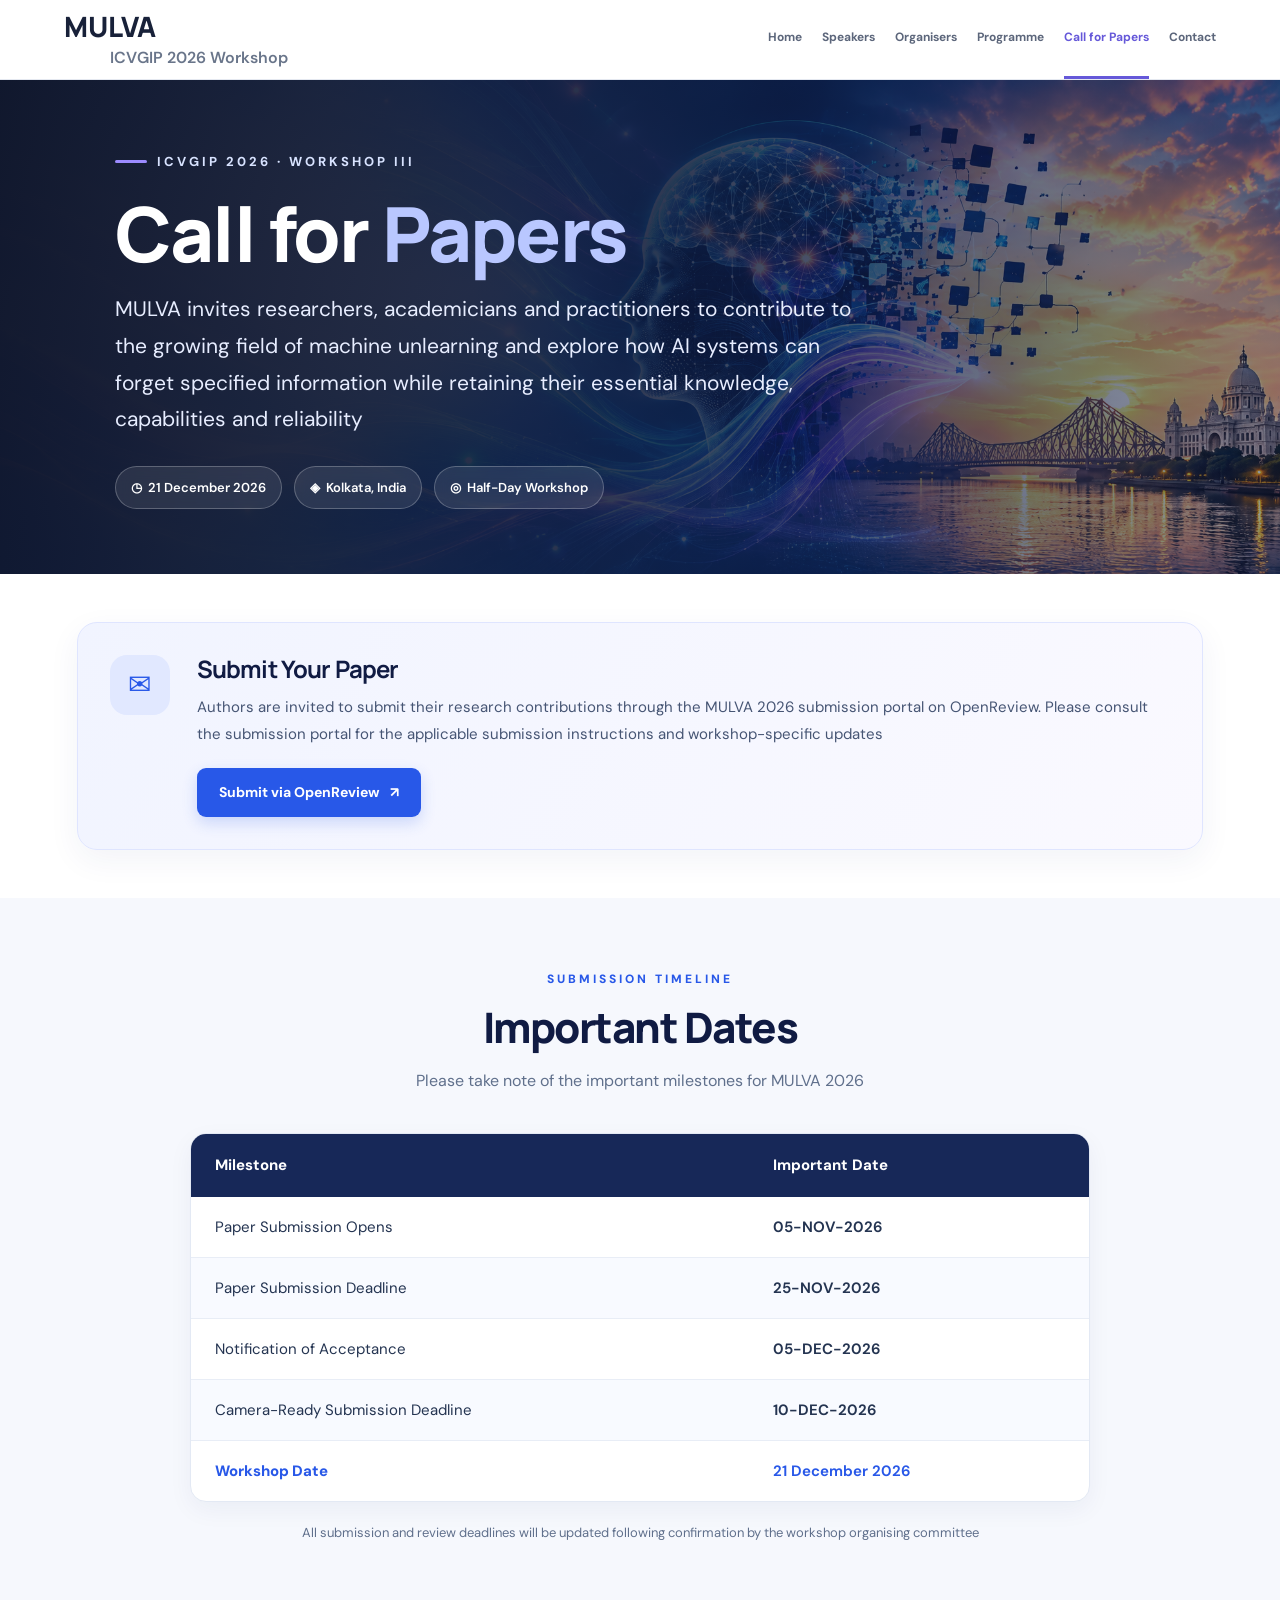
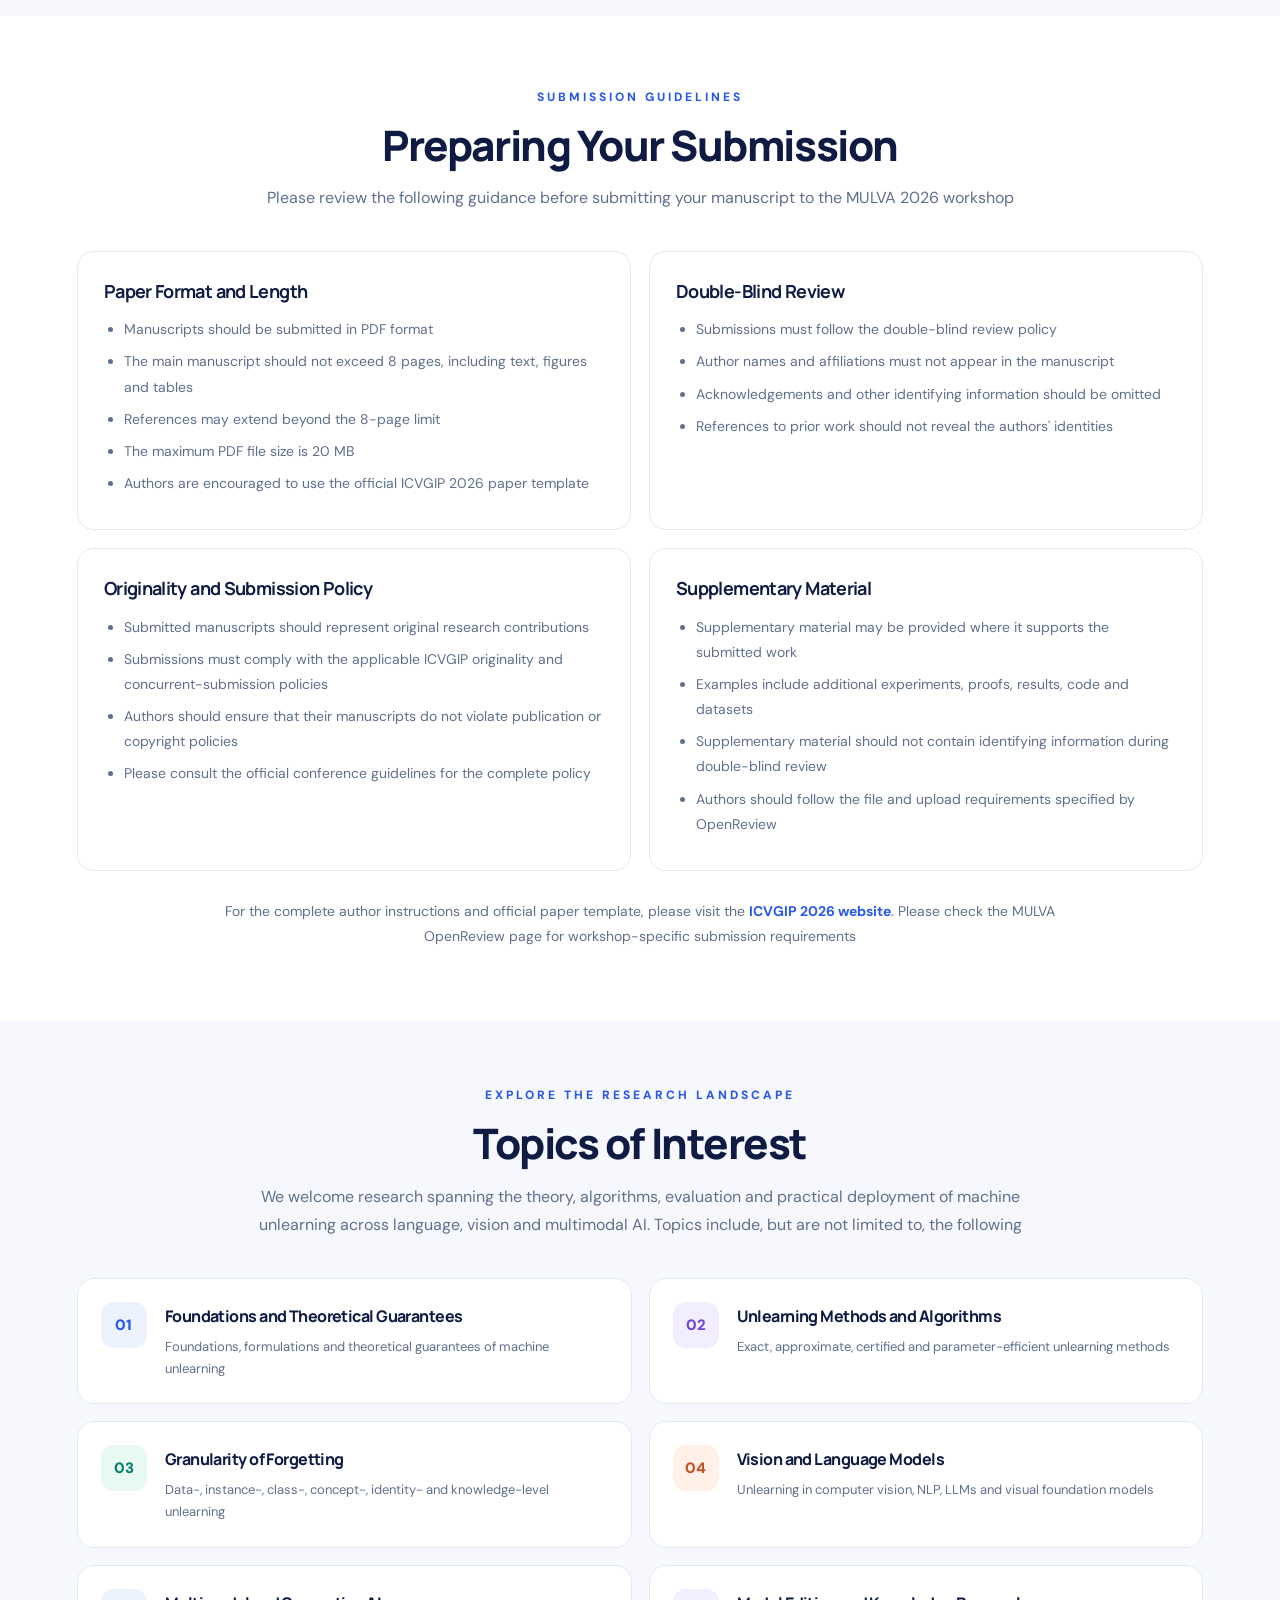
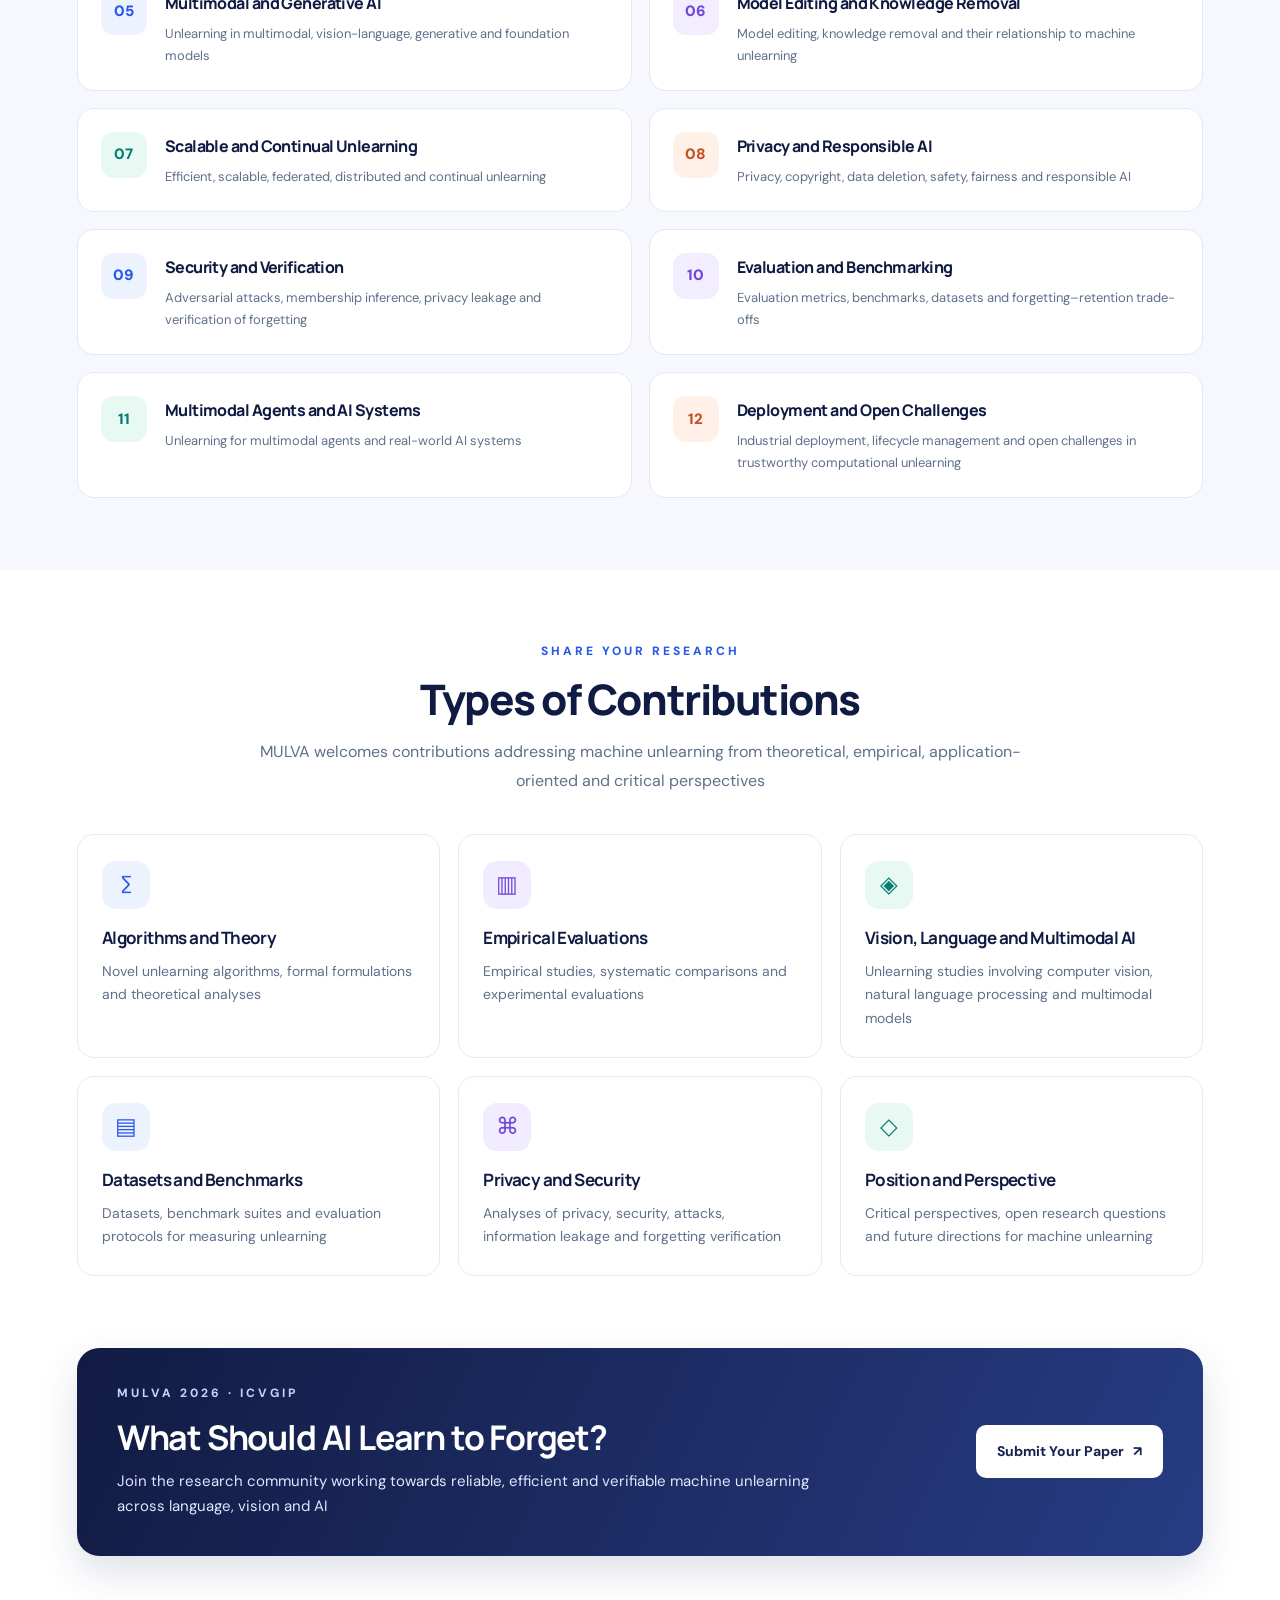
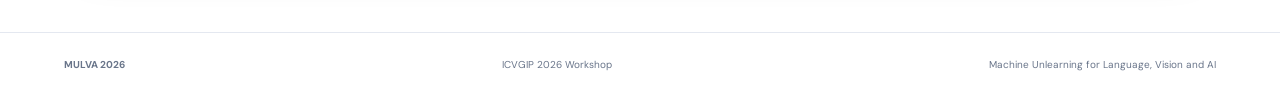
==== commit 80977677: "Update call-for-presentations.html" ====
--- a/call-for-presentations.html
+++ b/call-for-presentations.html
@@ -19,6 +19,7 @@
       --cfp-surface: #f6f8fd;
     }
 
+    /* Header branding */
     .header .brand {
       display: flex;
       flex-direction: column;
@@ -38,6 +39,7 @@
       line-height: 1.3;
     }
 
+    /* Hero banner */
     .cfp-hero {
       position: relative;
       isolation: isolate;
@@ -47,7 +49,8 @@
       padding: 65px clamp(24px, 7vw, 105px);
       overflow: hidden;
       color: #fff;
-      background: #10172d url("assets/mulva-hero.png") center 48% / cover no-repeat;
+      background: #10172d url("assets/mulva-hero.png")
+        center 48% / cover no-repeat;
     }
 
     .cfp-hero::before {
@@ -99,7 +102,9 @@
       letter-spacing: -1.8px;
     }
 
-    .cfp-hero h1 span { color: #b9c7ff; }
+    .cfp-hero h1 span {
+      color: #b9c7ff;
+    }
 
     .cfp-hero-description {
       max-width: 760px;
@@ -129,6 +134,7 @@
       backdrop-filter: blur(8px);
     }
 
+    /* Shared sections */
     .cfp-section {
       padding: 72px clamp(22px, 6vw, 84px);
     }
@@ -169,8 +175,7 @@
       line-height: 1.8;
     }
 
-    /* Submission callout */
-
+    /* Submission portal */
     .cfp-submission {
       padding-top: 48px;
       padding-bottom: 48px;
@@ -179,14 +184,14 @@
 
     .cfp-submission-panel {
       display: grid;
-      grid-template-columns: 65px minmax(0,1fr);
+      grid-template-columns: 65px minmax(0, 1fr);
       gap: 22px;
       align-items: start;
       padding: 32px;
       border: 1px solid #dfe5ff;
       border-radius: 20px;
-      background: linear-gradient(120deg,#f1f4ff,#faf9ff);
-      box-shadow: 0 10px 32px rgba(35,59,125,.06);
+      background: linear-gradient(120deg, #f1f4ff, #faf9ff);
+      box-shadow: 0 10px 32px rgba(35, 59, 125, .06);
     }
 
     .cfp-submission-icon {
@@ -226,7 +231,7 @@
       font-size: 14px;
       font-weight: 750;
       text-decoration: none;
-      box-shadow: 0 6px 15px rgba(40,88,232,.2);
+      box-shadow: 0 6px 15px rgba(40, 88, 232, .2);
       transition: transform .2s ease, background .2s ease;
     }
 
@@ -235,13 +240,77 @@
       background: #1945c7;
     }
 
-    /* General information cards */
-
-    .cfp-info-section { background: var(--cfp-surface); }
+    /* Important dates */
+    .cfp-dates-section {
+      background: var(--cfp-surface);
+    }
+
+    .cfp-dates-table-wrap {
+      max-width: 900px;
+      margin: 0 auto;
+      overflow-x: auto;
+      border: 1px solid var(--cfp-border);
+      border-radius: 16px;
+      background: #fff;
+      box-shadow: 0 8px 25px rgba(27, 47, 92, .05);
+    }
+
+    .cfp-dates-table {
+      width: 100%;
+      border-collapse: collapse;
+      text-align: left;
+    }
+
+    .cfp-dates-table th {
+      padding: 19px 24px;
+      background: #172858;
+      color: #fff;
+      font-size: 15px;
+      font-weight: 750;
+    }
+
+    .cfp-dates-table td {
+      padding: 18px 24px;
+      border-bottom: 1px solid #e8edf6;
+      color: var(--cfp-text);
+      font-size: 15px;
+      line-height: 1.6;
+    }
+
+    .cfp-dates-table tbody tr:nth-child(even) {
+      background: #f8faff;
+    }
+
+    .cfp-dates-table tbody tr:last-child td {
+      border-bottom: none;
+    }
+
+    .cfp-dates-table td:last-child {
+      font-weight: 650;
+    }
+
+    .cfp-workshop-date td {
+      color: var(--cfp-blue);
+      font-weight: 800;
+    }
+
+    .cfp-dates-note {
+      max-width: 900px;
+      margin: 20px auto 0;
+      color: var(--cfp-muted);
+      font-size: 13px;
+      line-height: 1.7;
+      text-align: center;
+    }
+
+    /* Submission guidelines */
+    .cfp-info-section {
+      background: #fff;
+    }
 
     .cfp-info-grid {
       display: grid;
-      grid-template-columns: repeat(2,minmax(0,1fr));
+      grid-template-columns: repeat(2, minmax(0, 1fr));
       gap: 18px;
     }
 
@@ -266,14 +335,18 @@
       line-height: 1.8;
     }
 
-    .cfp-info-card p { margin: 0; }
+    .cfp-info-card p {
+      margin: 0;
+    }
 
     .cfp-info-card ul {
       margin: 0;
       padding-left: 20px;
     }
 
-    .cfp-info-card li { margin-bottom: 7px; }
+    .cfp-info-card li {
+      margin-bottom: 7px;
+    }
 
     .cfp-info-card a {
       color: var(--cfp-blue);
@@ -281,24 +354,40 @@
       text-decoration: none;
     }
 
-    .cfp-info-card a:hover { text-decoration: underline; }
+    .cfp-info-card a:hover {
+      text-decoration: underline;
+    }
+
+    .cfp-guidelines-note {
+      max-width: 900px;
+      margin: 28px auto 0;
+      color: var(--cfp-muted);
+      font-size: 14px;
+      line-height: 1.8;
+      text-align: center;
+    }
+
+    .cfp-guidelines-note a {
+      color: var(--cfp-blue);
+      font-weight: 700;
+      text-decoration: none;
+    }
 
     /* Topics */
-
     .cfp-topics-section {
       padding-top: 65px;
-      background: #fff;
+      background: var(--cfp-surface);
     }
 
     .cfp-topics-grid {
       display: grid;
-      grid-template-columns: repeat(2,minmax(0,1fr));
+      grid-template-columns: repeat(2, minmax(0, 1fr));
       gap: 17px;
     }
 
     .cfp-topic-card {
       display: grid;
-      grid-template-columns: 48px minmax(0,1fr);
+      grid-template-columns: 48px minmax(0, 1fr);
       gap: 16px;
       align-items: start;
       min-width: 0;
@@ -311,7 +400,7 @@
 
     .cfp-topic-card:hover {
       transform: translateY(-4px);
-      box-shadow: 0 12px 28px rgba(36,66,140,.09);
+      box-shadow: 0 12px 28px rgba(36, 66, 140, .09);
     }
 
     .cfp-topic-number {
@@ -326,17 +415,17 @@
       font-weight: 850;
     }
 
-    .cfp-topic-card:nth-child(4n+2) .cfp-topic-number {
+    .cfp-topic-card:nth-child(4n + 2) .cfp-topic-number {
       background: #f2edff;
       color: #7047d8;
     }
 
-    .cfp-topic-card:nth-child(4n+3) .cfp-topic-number {
+    .cfp-topic-card:nth-child(4n + 3) .cfp-topic-number {
       background: #e8f8f3;
       color: #087e70;
     }
 
-    .cfp-topic-card:nth-child(4n+4) .cfp-topic-number {
+    .cfp-topic-card:nth-child(4n + 4) .cfp-topic-number {
       background: #fff0e8;
       color: #c45125;
     }
@@ -357,12 +446,13 @@
     }
 
     /* Contribution types */
-
-    .cfp-contributions-section { background: var(--cfp-surface); }
+    .cfp-contributions-section {
+      background: #fff;
+    }
 
     .cfp-contributions-grid {
       display: grid;
-      grid-template-columns: repeat(3,minmax(0,1fr));
+      grid-template-columns: repeat(3, minmax(0, 1fr));
       gap: 18px;
     }
 
@@ -376,7 +466,7 @@
 
     .cfp-contribution-card:hover {
       transform: translateY(-3px);
-      box-shadow: 0 12px 28px rgba(36,66,140,.08);
+      box-shadow: 0 12px 28px rgba(36, 66, 140, .08);
     }
 
     .cfp-contribution-icon {
@@ -391,12 +481,14 @@
       font-size: 23px;
     }
 
-    .cfp-contribution-card:nth-child(3n+2) .cfp-contribution-icon {
+    .cfp-contribution-card:nth-child(3n + 2)
+    .cfp-contribution-icon {
       background: #f1ecff;
       color: #7047d8;
     }
 
-    .cfp-contribution-card:nth-child(3n+3) .cfp-contribution-icon {
+    .cfp-contribution-card:nth-child(3n + 3)
+    .cfp-contribution-icon {
       background: #e8f8f3;
       color: #087e70;
     }
@@ -416,10 +508,9 @@
     }
 
     /* Bottom CTA */
-
     .cfp-bottom {
-      padding: 0 clamp(22px,6vw,84px) 76px;
-      background: var(--cfp-surface);
+      padding: 0 clamp(22px, 6vw, 84px) 76px;
+      background: #fff;
     }
 
     .cfp-bottom-panel {
@@ -429,18 +520,22 @@
       gap: 28px;
       padding: 36px 40px;
       border-radius: 22px;
-      background: linear-gradient(115deg,#111b43,#273c83);
-      box-shadow: 0 16px 38px rgba(25,41,94,.14);
-    }
-
-    .cfp-bottom-copy { max-width: 700px; }
-
-    .cfp-bottom-copy .cfp-eyebrow { color: #c5d1ff; }
+      background: linear-gradient(115deg, #111b43, #273c83);
+      box-shadow: 0 16px 38px rgba(25, 41, 94, .14);
+    }
+
+    .cfp-bottom-copy {
+      max-width: 700px;
+    }
+
+    .cfp-bottom-copy .cfp-eyebrow {
+      color: #c5d1ff;
+    }
 
     .cfp-bottom-copy h2 {
       margin: 0 0 10px;
       color: #fff;
-      font-size: clamp(25px,3vw,34px);
+      font-size: clamp(25px, 3vw, 34px);
       line-height: 1.25;
     }
 
@@ -458,7 +553,7 @@
       justify-content: center;
       gap: 9px;
       padding: 14px 20px;
-      border: 1px solid rgba(255,255,255,.65);
+      border: 1px solid rgba(255, 255, 255, .65);
       border-radius: 10px;
       background: #fff;
       color: #17244e;
@@ -473,15 +568,21 @@
       background: #edf1ff;
     }
 
+    /* Responsive */
     @media (max-width: 980px) {
       .cfp-contributions-grid {
-        grid-template-columns: repeat(2,minmax(0,1fr));
+        grid-template-columns: repeat(2, minmax(0, 1fr));
       }
     }
 
     @media (max-width: 640px) {
-      .header .brand { font-size: 24px; }
-      .header .brand small { font-size: 14px; }
+      .header .brand {
+        font-size: 24px;
+      }
+
+      .header .brand small {
+        font-size: 14px;
+      }
 
       .cfp-hero {
         min-height: 390px;
@@ -492,8 +593,8 @@
       .cfp-hero::before {
         background: linear-gradient(
           100deg,
-          rgba(8,15,37,.94),
-          rgba(13,23,54,.76)
+          rgba(8, 15, 37, .94),
+          rgba(13, 23, 54, .76)
         );
       }
 
@@ -503,7 +604,7 @@
       }
 
       .cfp-hero h1 {
-        font-size: clamp(40px,11vw,56px);
+        font-size: clamp(40px, 11vw, 56px);
         letter-spacing: -1px;
       }
 
@@ -517,7 +618,9 @@
         font-size: 12px;
       }
 
-      .cfp-section { padding: 52px 20px; }
+      .cfp-section {
+        padding: 52px 20px;
+      }
 
       .cfp-submission {
         padding-top: 30px;
@@ -530,6 +633,12 @@
         padding: 24px 21px;
       }
 
+      .cfp-dates-table th,
+      .cfp-dates-table td {
+        padding: 14px 13px;
+        font-size: 13px;
+      }
+
       .cfp-info-grid,
       .cfp-topics-grid,
       .cfp-contributions-grid {
@@ -537,7 +646,7 @@
       }
 
       .cfp-topic-card {
-        grid-template-columns: 44px minmax(0,1fr);
+        grid-template-columns: 44px minmax(0, 1fr);
         gap: 13px;
         padding: 19px;
       }
@@ -547,7 +656,9 @@
         height: 43px;
       }
 
-      .cfp-bottom { padding: 0 20px 54px; }
+      .cfp-bottom {
+        padding: 0 20px 54px;
+      }
 
       .cfp-bottom-panel {
         align-items: flex-start;
@@ -606,9 +717,10 @@
 
   <main>
 
-    <!-- Hero -->
+    <!-- Hero banner -->
     <section class="cfp-hero">
       <div class="cfp-hero-inner">
+
         <p class="cfp-kicker">ICVGIP 2026 · Workshop III</p>
 
         <h1>Call for <span>Papers</span></h1>
@@ -626,13 +738,16 @@
           <span class="cfp-meta-pill">◈ &nbsp;Kolkata, India</span>
           <span class="cfp-meta-pill">◎ &nbsp;Half-Day Workshop</span>
         </div>
+
       </div>
     </section>
 
-    <!-- Submission portal -->
+    <!-- OpenReview submission -->
     <section class="cfp-section cfp-submission">
       <div class="cfp-container">
+
         <div class="cfp-submission-panel">
+
           <div class="cfp-submission-icon" aria-hidden="true">✉</div>
 
           <div>
@@ -642,7 +757,7 @@
               Authors are invited to submit their research contributions
               through the MULVA 2026 submission portal on OpenReview.
               Please consult the submission portal for the applicable
-              submission instructions and any workshop-specific updates
+              submission instructions and workshop-specific updates
             </p>
 
             <a
@@ -655,11 +770,76 @@
               <span aria-hidden="true">↗</span>
             </a>
           </div>
+
         </div>
       </div>
     </section>
 
-    <!-- About and submission guidelines -->
+    <!-- Important dates -->
+    <section class="cfp-section cfp-dates-section" id="important-dates">
+      <div class="cfp-container">
+
+        <div class="cfp-section-heading">
+          <p class="cfp-eyebrow">Submission Timeline</p>
+          <h2>Important Dates</h2>
+          <p>
+            Please take note of the important milestones
+            for MULVA 2026
+          </p>
+        </div>
+
+        <div class="cfp-dates-table-wrap">
+
+          <table class="cfp-dates-table">
+
+            <thead>
+              <tr>
+                <th>Milestone</th>
+                <th>Important Date</th>
+              </tr>
+            </thead>
+
+            <tbody>
+
+              <tr>
+                <td>Paper Submission Opens</td>
+                <td>05-NOV-2026</td>
+              </tr>
+
+              <tr>
+                <td>Paper Submission Deadline</td>
+                <td>25-NOV-2026</td>
+              </tr>
+
+              <tr>
+                <td>Notification of Acceptance</td>
+                <td>05-DEC-2026</td>
+              </tr>
+
+              <tr>
+                <td>Camera-Ready Submission Deadline</td>
+                <td>10-DEC-2026</td>
+              </tr>
+
+              <tr class="cfp-workshop-date">
+                <td>Workshop Date</td>
+                <td>21 December 2026</td>
+              </tr>
+
+            </tbody>
+
+          </table>
+        </div>
+
+        <p class="cfp-dates-note">
+          All submission and review deadlines will be updated
+          following confirmation by the workshop organising committee
+        </p>
+
+      </div>
+    </section>
+
+    <!-- Submission guidelines -->
     <section class="cfp-section cfp-info-section">
       <div class="cfp-container">
 
@@ -717,25 +897,22 @@
 
         </div>
 
-        <div style="text-align:center; margin-top:28px">
-          <p style="color:#60708c; font-size:14px; line-height:1.8">
-            For the complete author instructions and official paper template,
-            please visit the
-            <a
-              href="https://icvgip.in/2026/"
-              target="_blank"
-              rel="noopener noreferrer"
-              style="color:#2858e8; font-weight:700"
-            >ICVGIP 2026 website</a>.
-            Please check the MULVA OpenReview page for workshop-specific
-            submission requirements
-          </p>
-        </div>
+        <p class="cfp-guidelines-note">
+          For the complete author instructions and official paper template,
+          please visit the
+          <a
+            href="https://icvgip.in/2026/"
+            target="_blank"
+            rel="noopener noreferrer"
+          >ICVGIP 2026 website</a>.
+          Please check the MULVA OpenReview page for workshop-specific
+          submission requirements
+        </p>
 
       </div>
     </section>
 
-    <!-- Topics -->
+    <!-- Topics of interest -->
     <section class="cfp-section cfp-topics-section">
       <div class="cfp-container">
 
@@ -908,14 +1085,17 @@
       </div>
     </section>
 
-    <!-- Final submission CTA -->
+    <!-- Closing CTA -->
     <section class="cfp-bottom">
       <div class="cfp-container">
+
         <div class="cfp-bottom-panel">
 
           <div class="cfp-bottom-copy">
             <p class="cfp-eyebrow">MULVA 2026 · ICVGIP</p>
+
             <h2>What Should AI Learn to Forget?</h2>
+
             <p>
               Join the research community working towards reliable,
               efficient and verifiable machine unlearning across
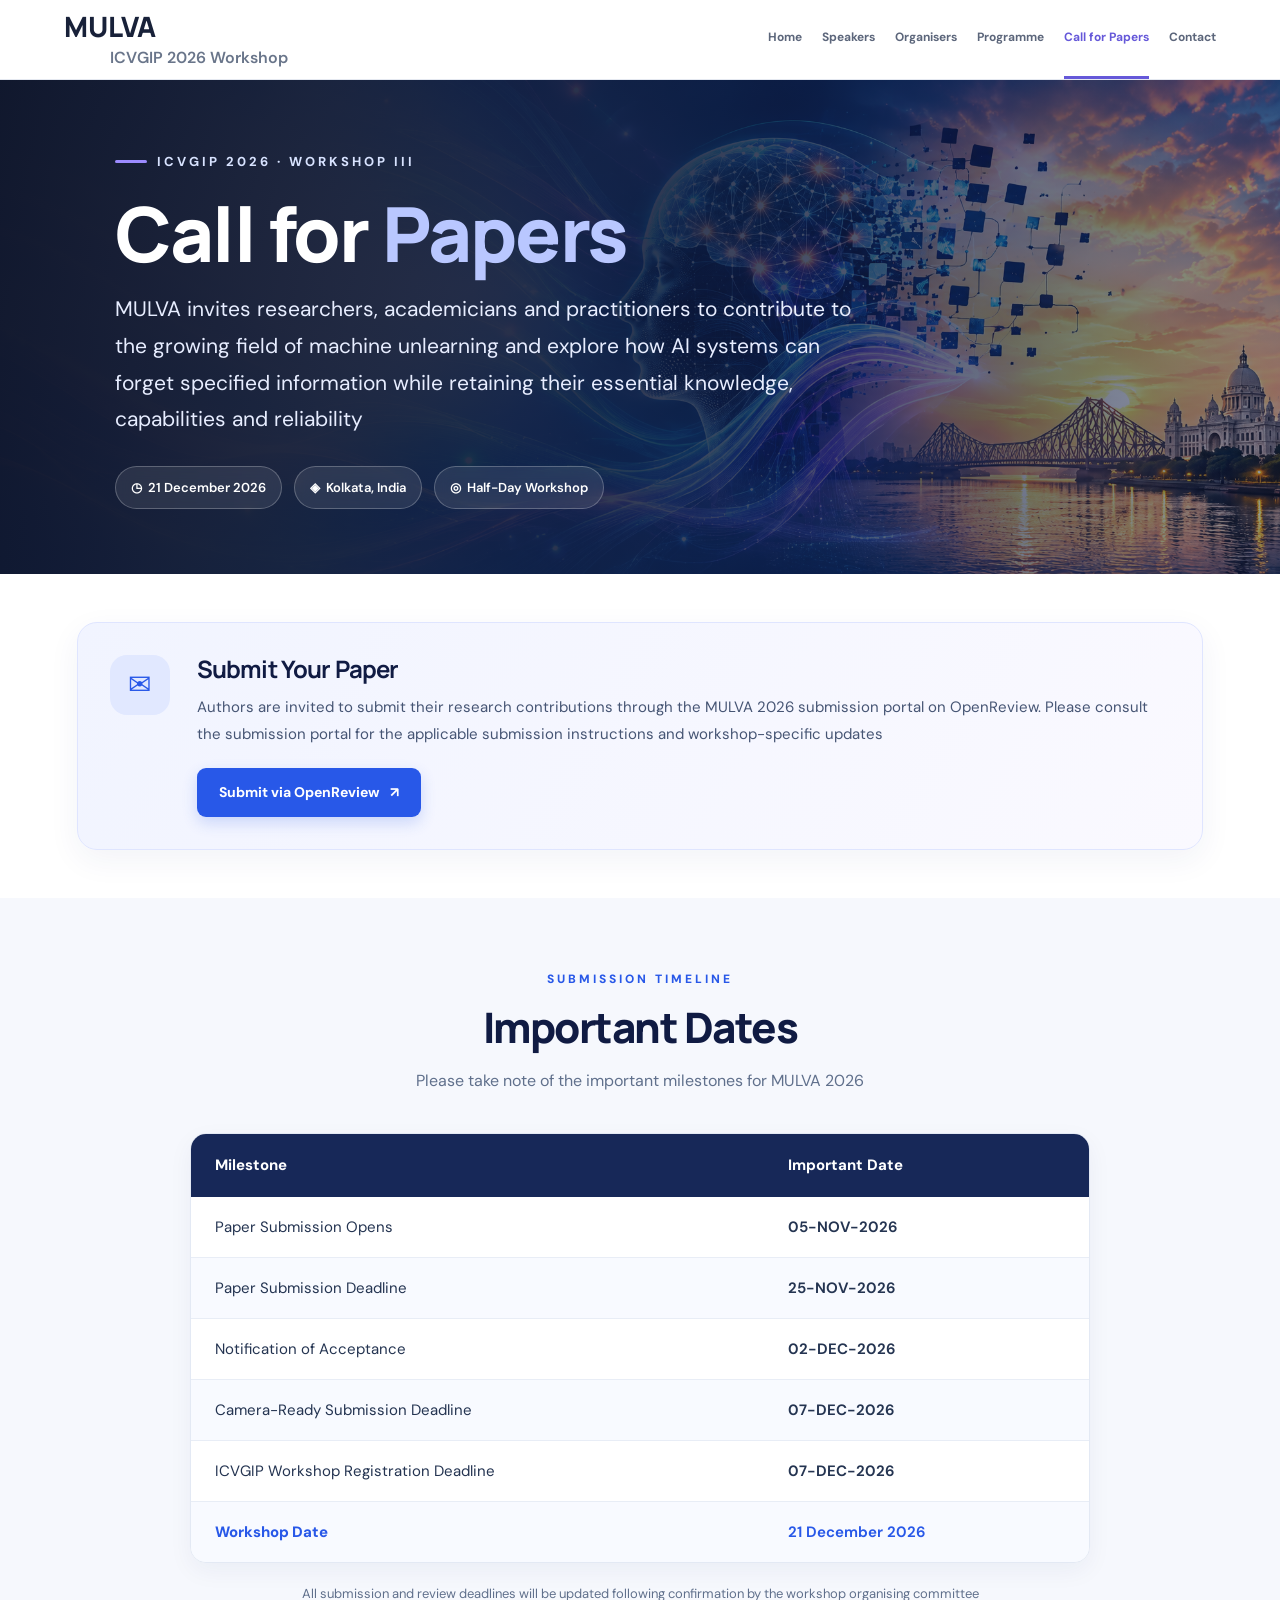
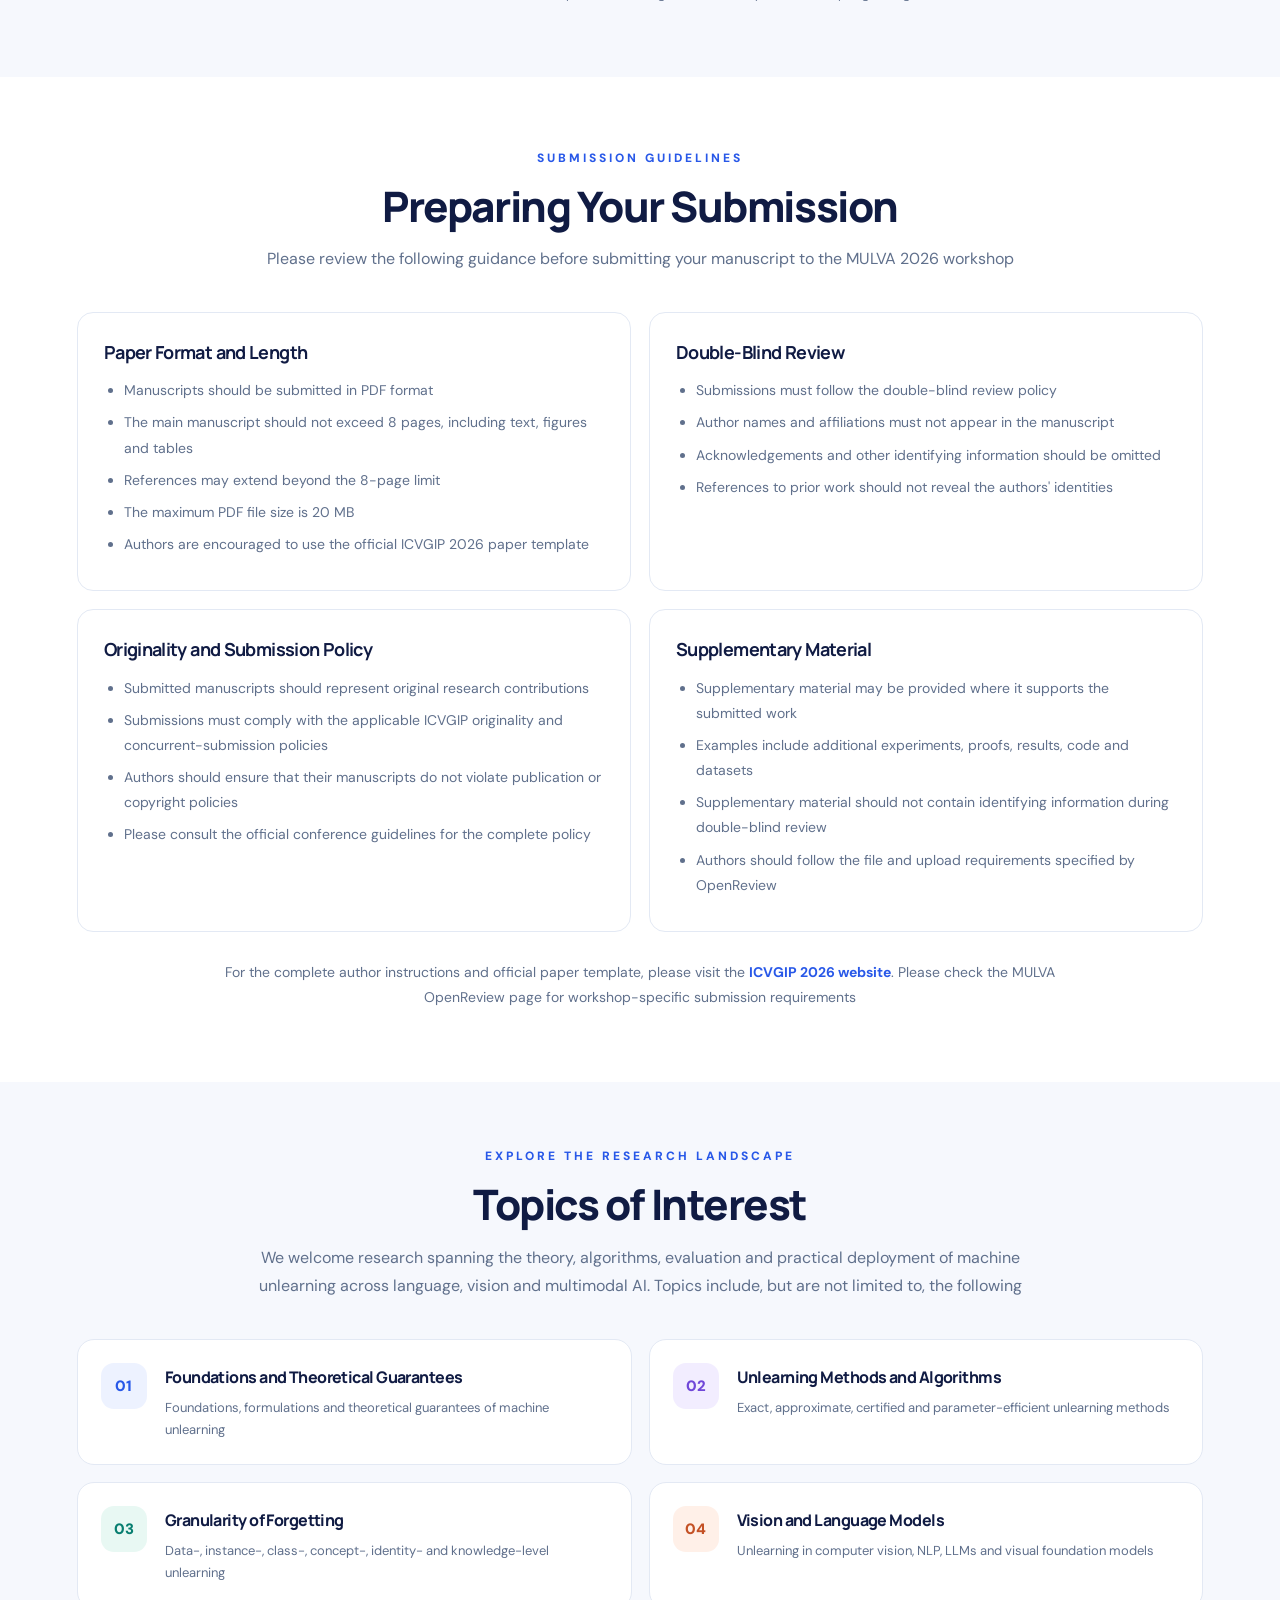
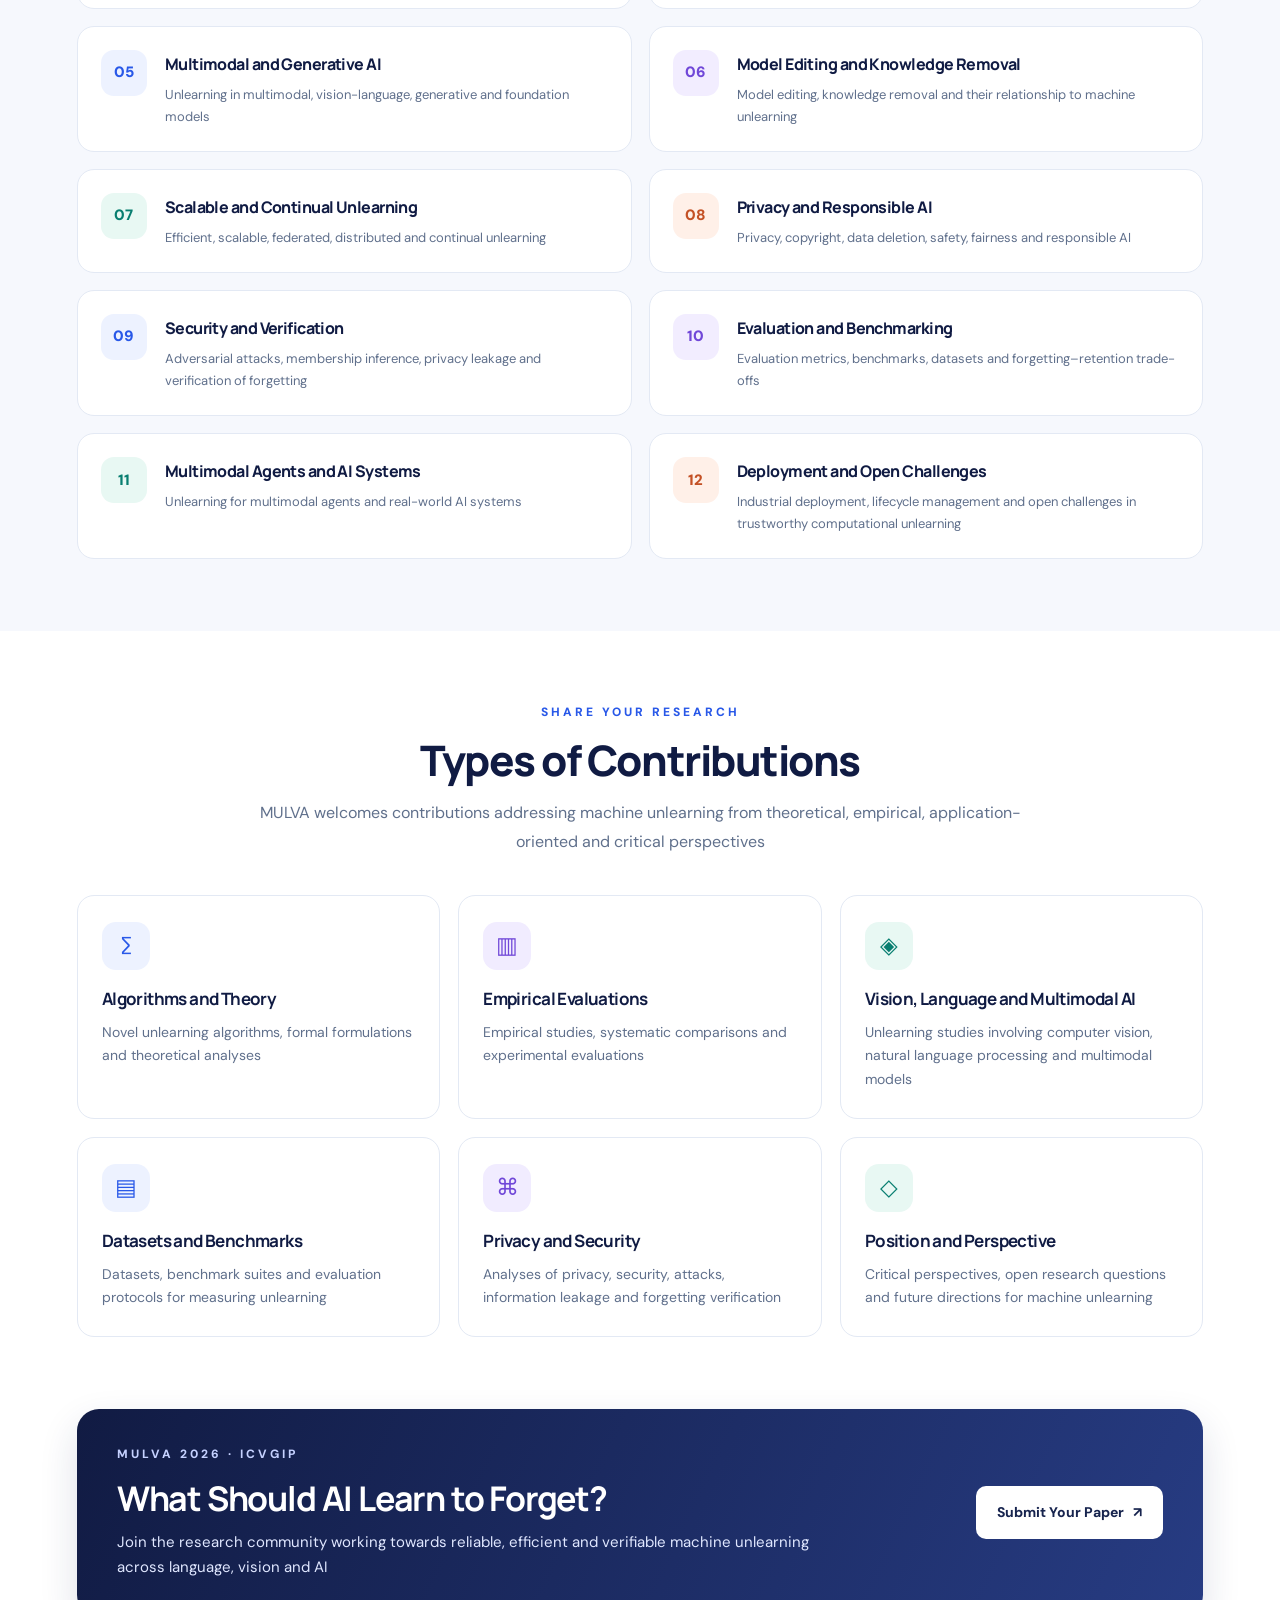
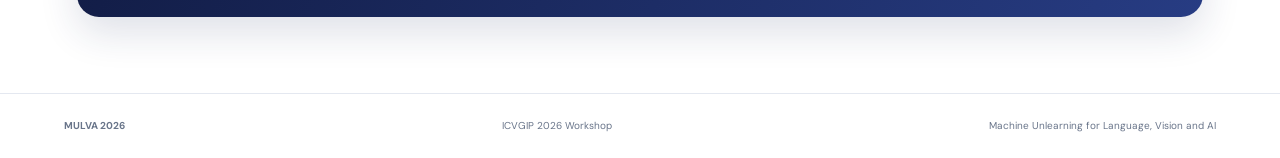
==== commit 0e161674: "Update call-for-presentations.html" ====
--- a/call-for-presentations.html
+++ b/call-for-presentations.html
@@ -813,12 +813,17 @@
 
               <tr>
                 <td>Notification of Acceptance</td>
-                <td>05-DEC-2026</td>
+                <td>02-DEC-2026</td>
               </tr>
 
               <tr>
                 <td>Camera-Ready Submission Deadline</td>
-                <td>10-DEC-2026</td>
+                <td>07-DEC-2026</td>
+              </tr>
+
+              <tr>
+                <td>ICVGIP Workshop Registration Deadline</td>
+                <td>07-DEC-2026</td>
               </tr>
 
               <tr class="cfp-workshop-date">
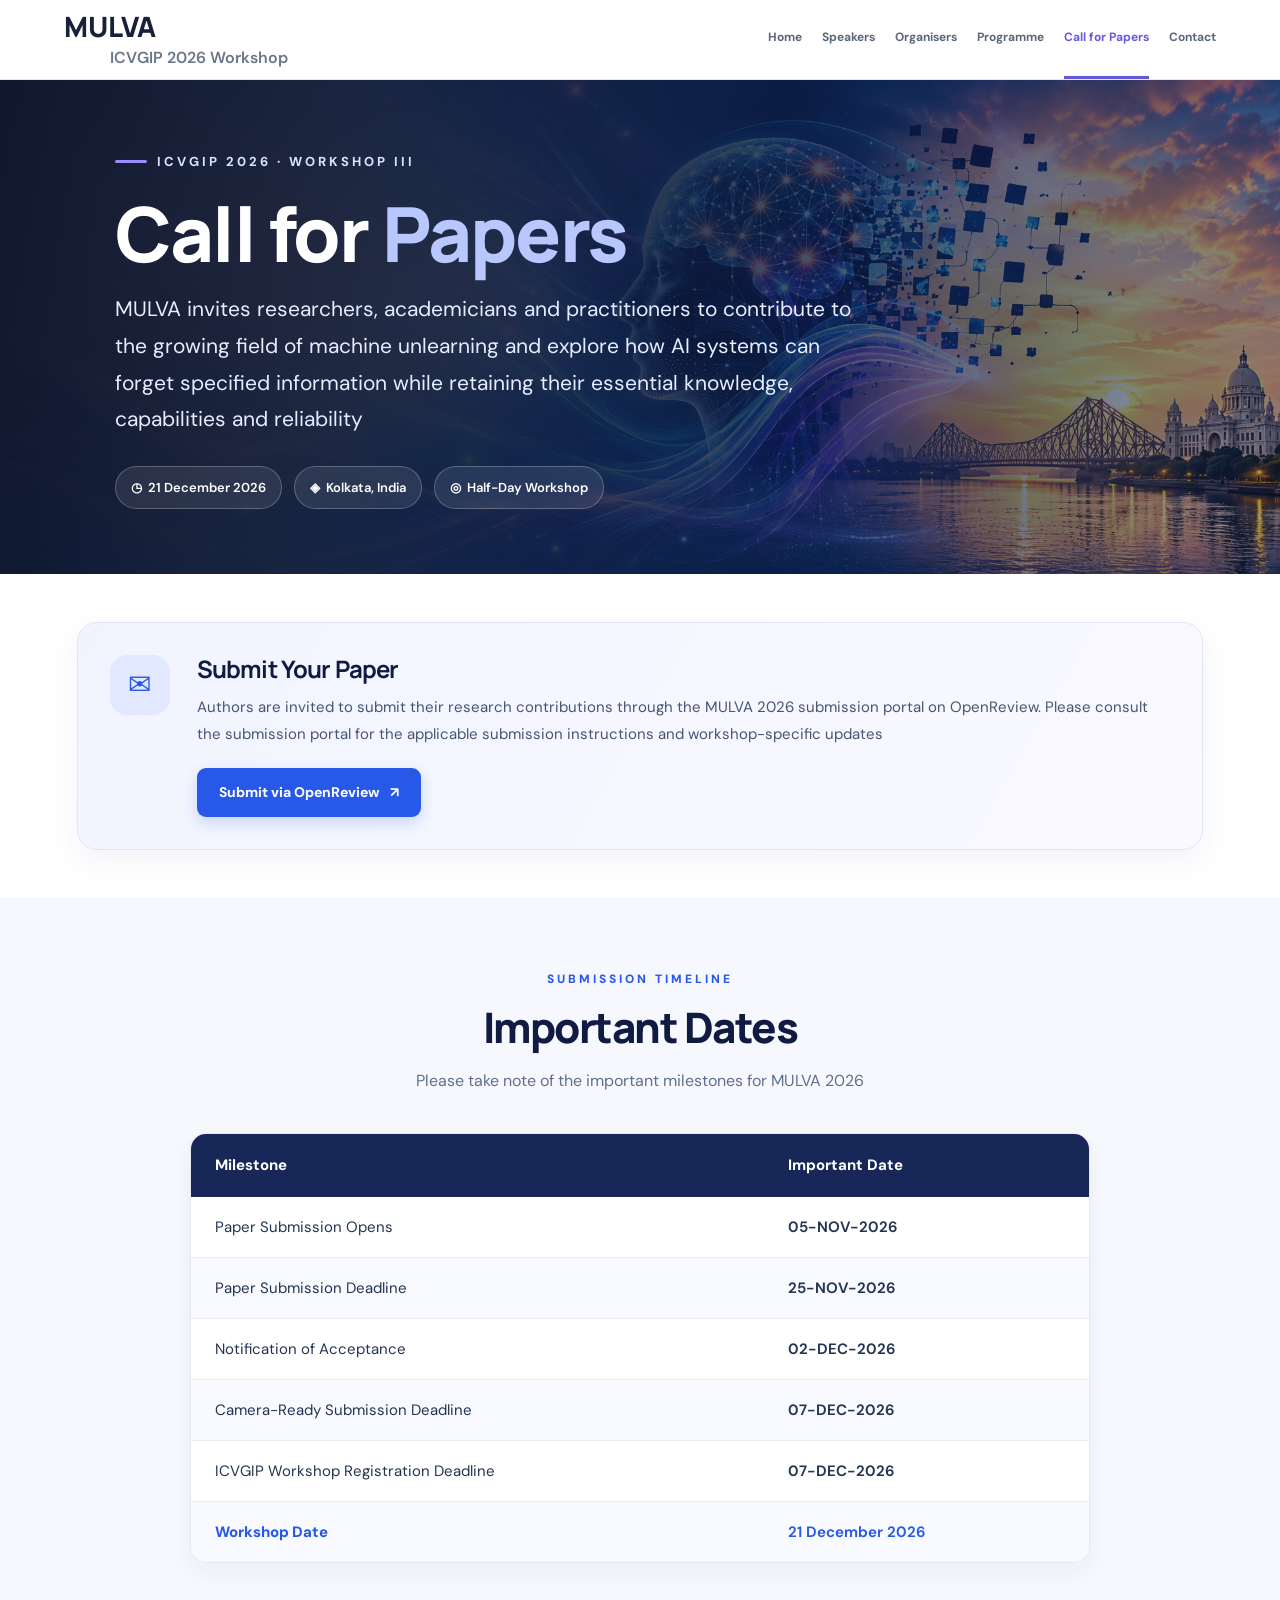
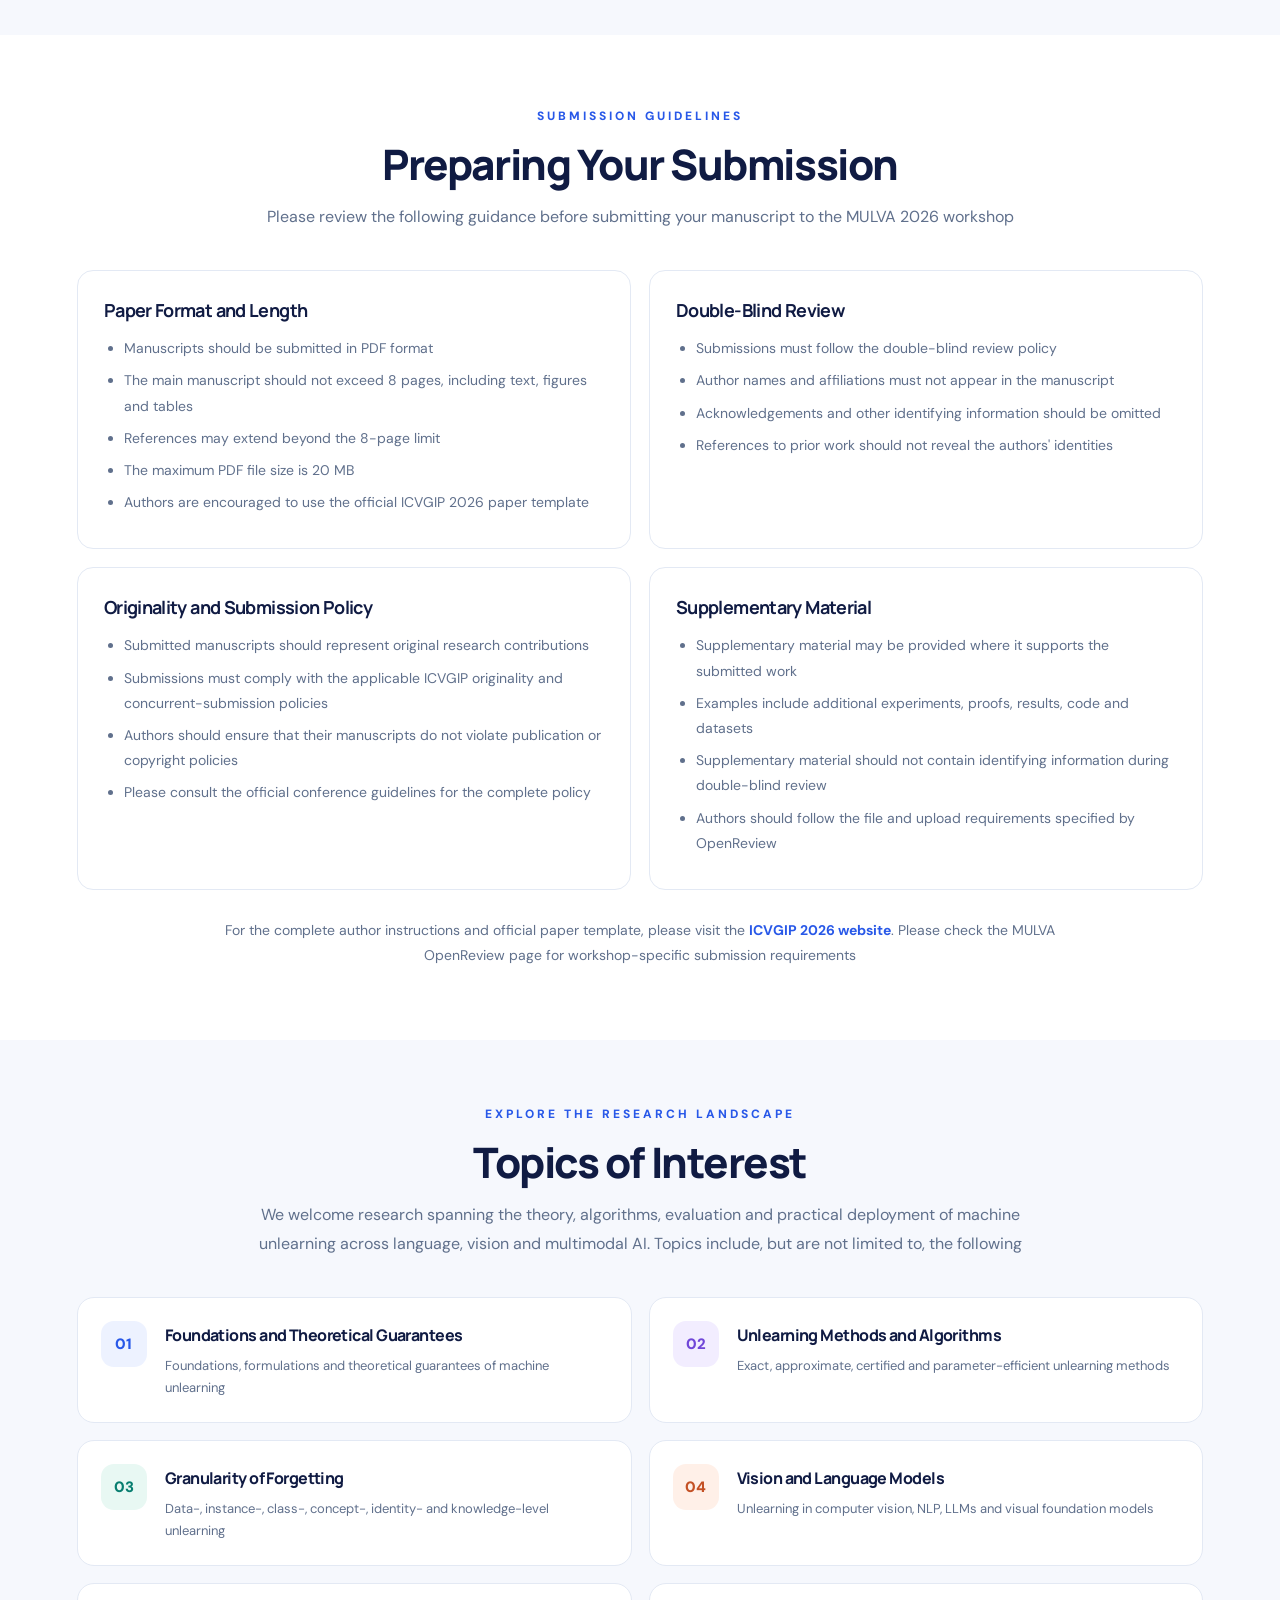
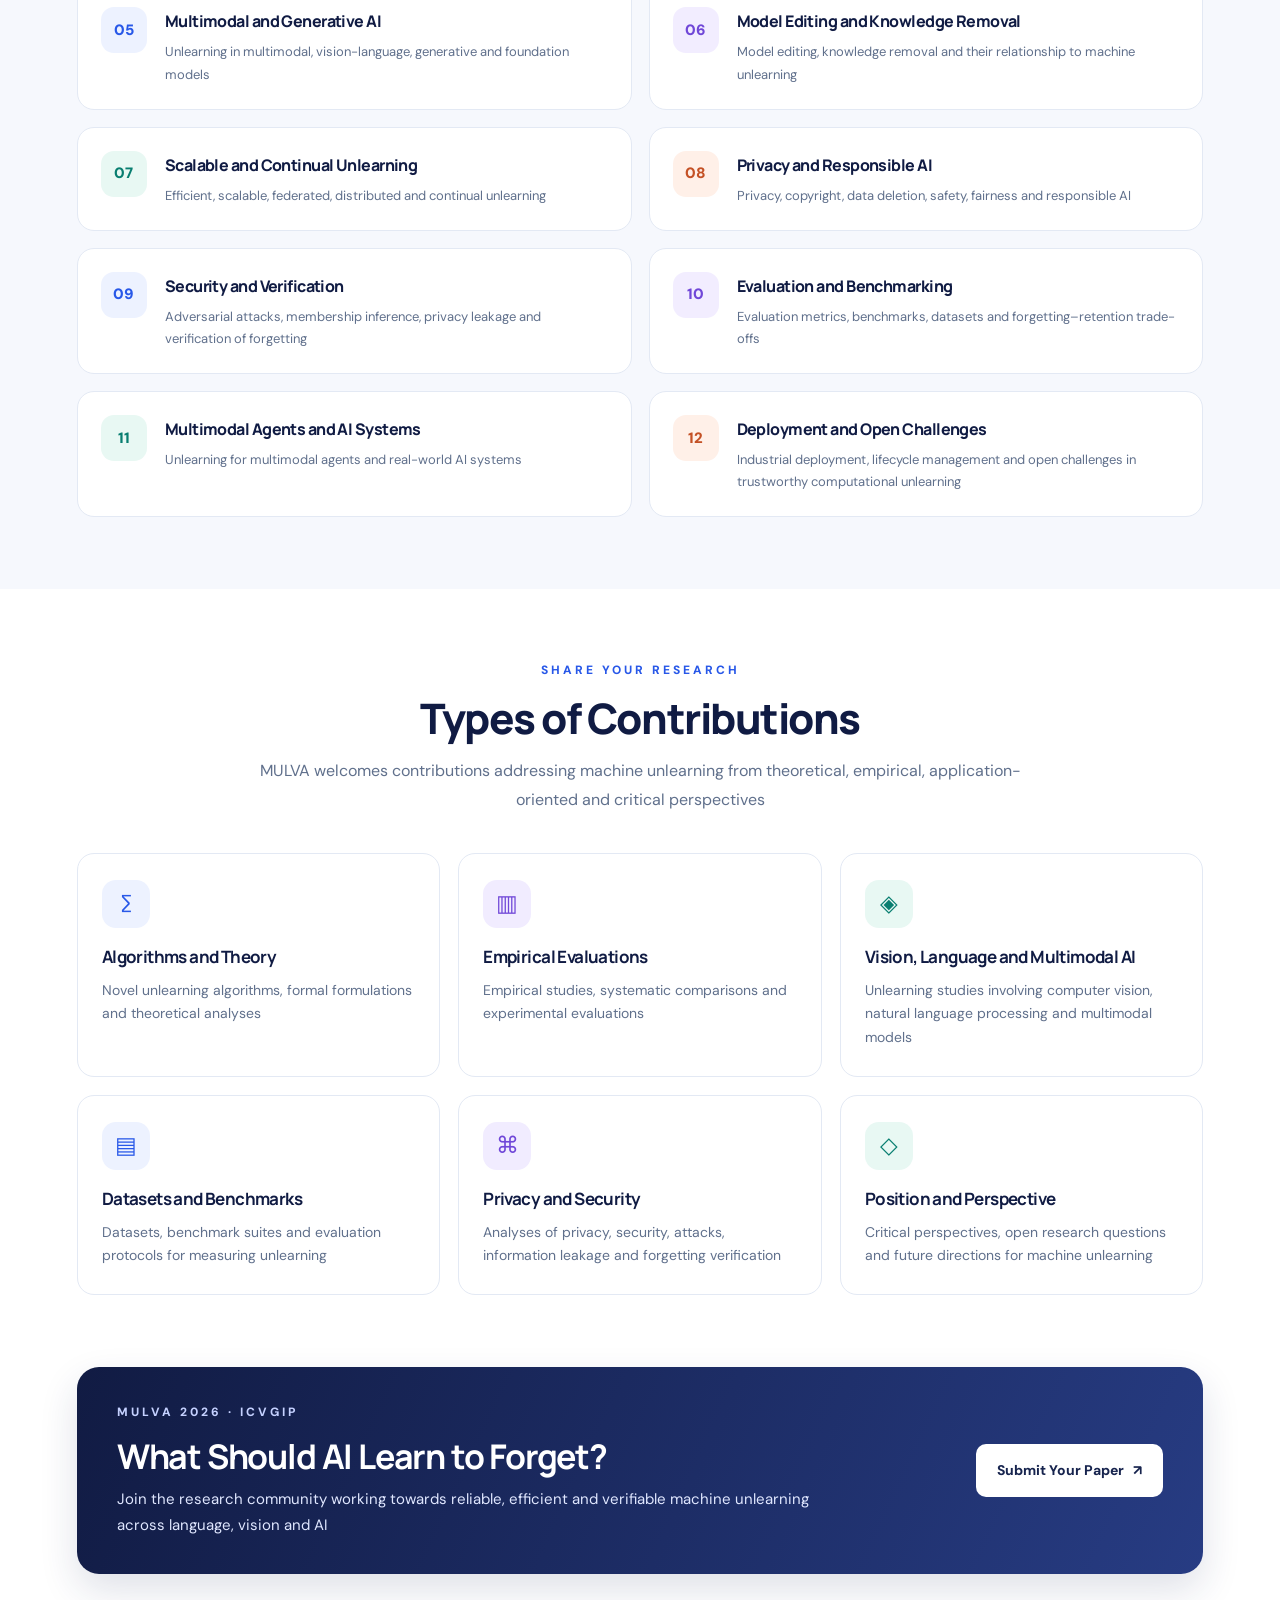
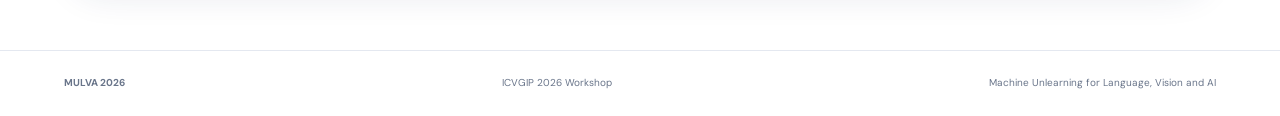
==== commit 333da883: "Update call-for-presentations.html" ====
--- a/call-for-presentations.html
+++ b/call-for-presentations.html
@@ -836,11 +836,6 @@
           </table>
         </div>
 
-        <p class="cfp-dates-note">
-          All submission and review deadlines will be updated
-          following confirmation by the workshop organising committee
-        </p>
-
       </div>
     </section>
 
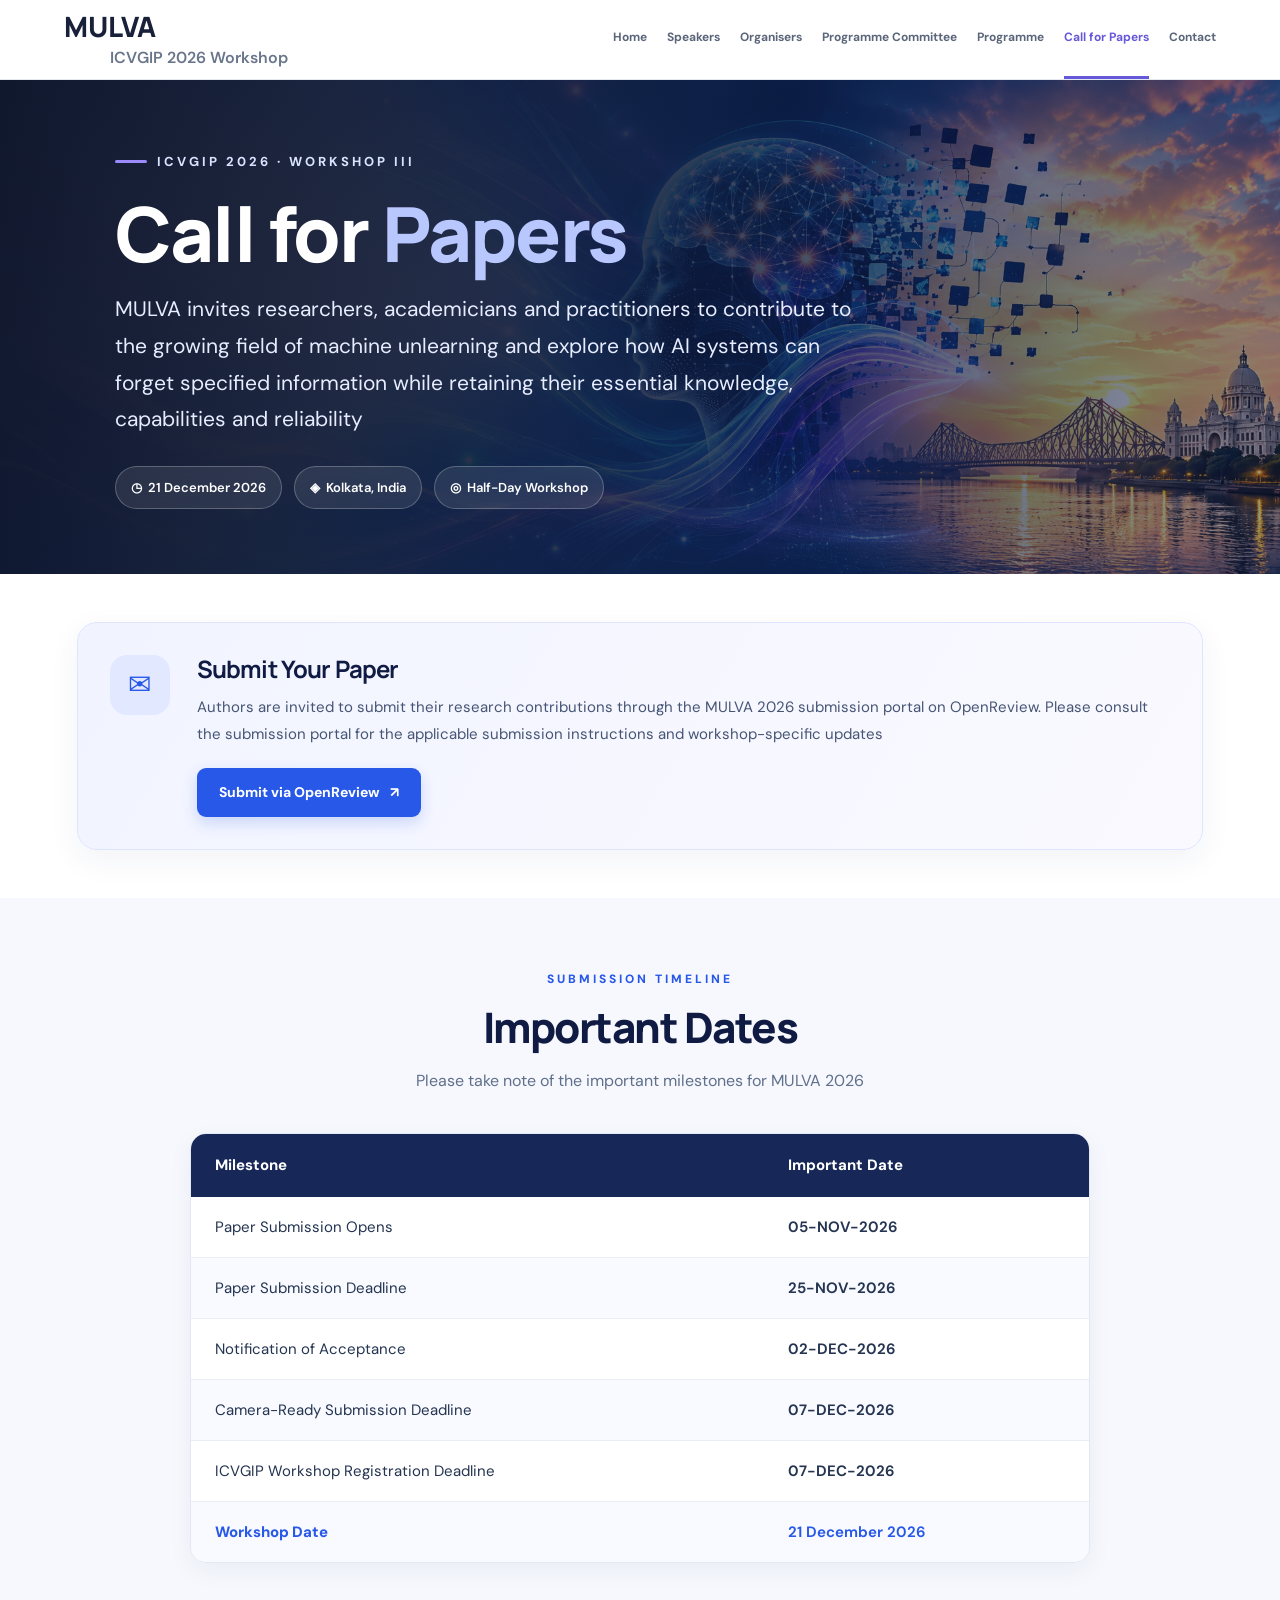
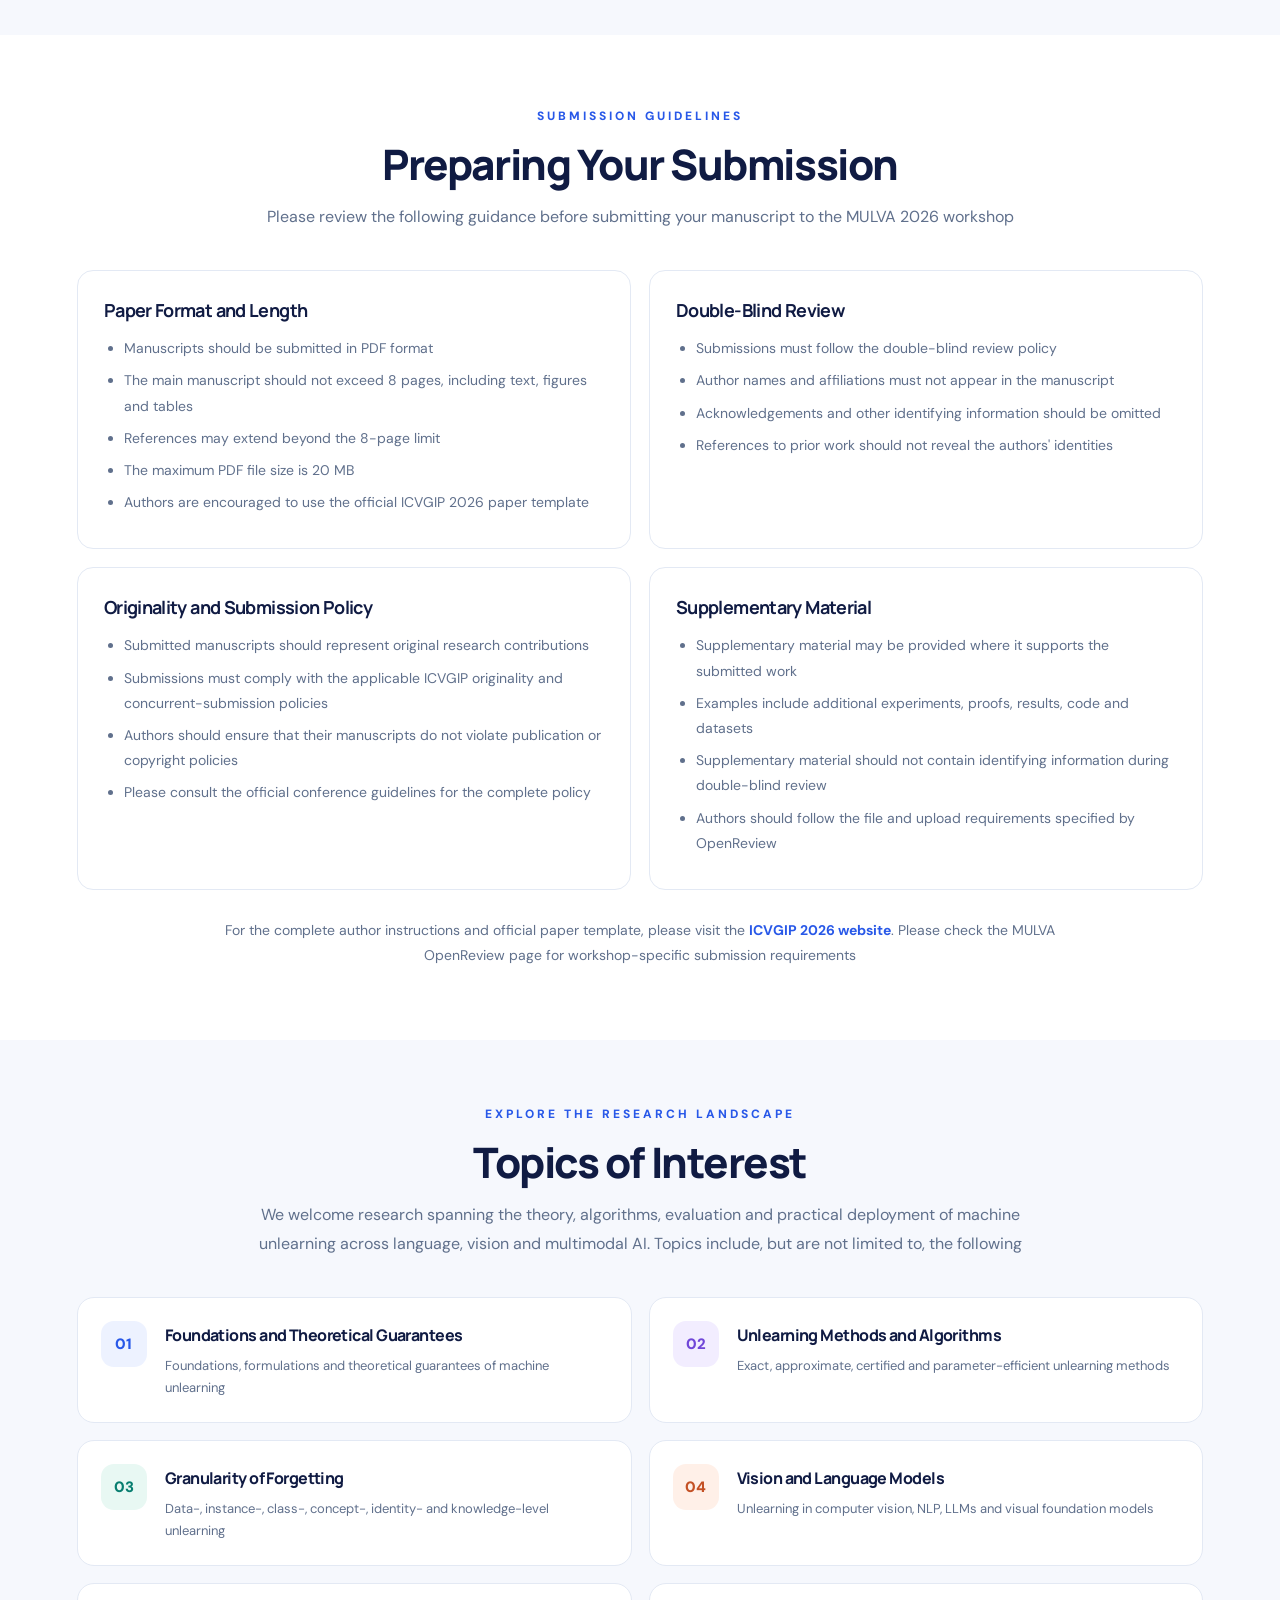
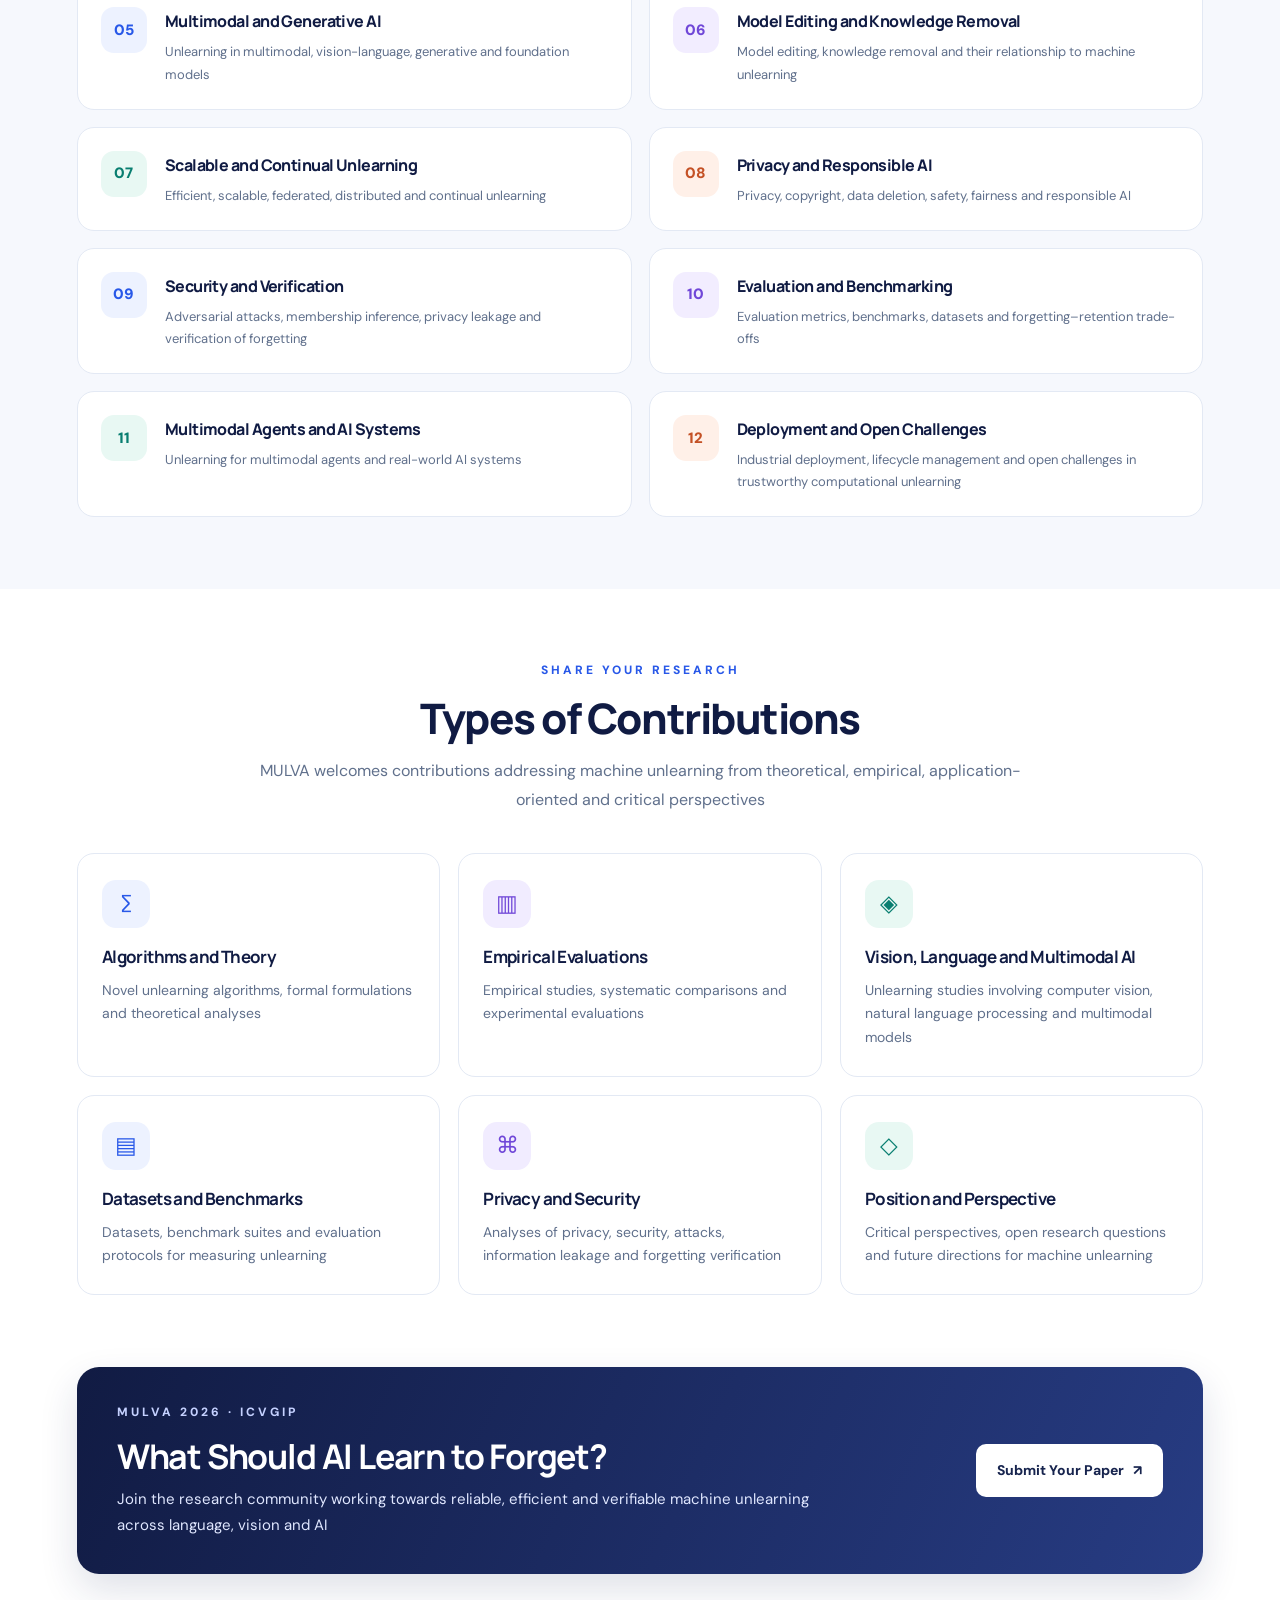
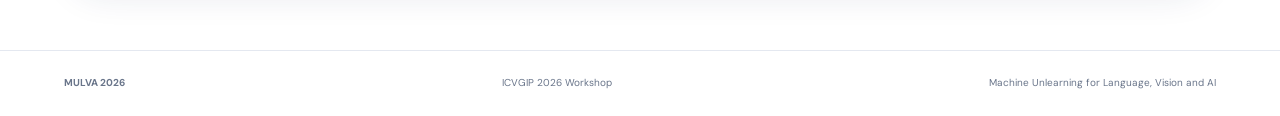
==== commit 1b3ec67f: "Update call-for-presentations.html" ====
--- a/call-for-presentations.html
+++ b/call-for-presentations.html
@@ -709,6 +709,7 @@
       <a href="index.html">Home</a>
       <a href="speakers.html">Speakers</a>
       <a href="organisers.html">Organisers</a>
+      <a href="program-committee.html">Programme Committee</a>
       <a href="program.html">Programme</a>
       <a class="active" href="call-for-presentations.html">Call for Papers</a>
       <a href="contact.html">Contact</a>
